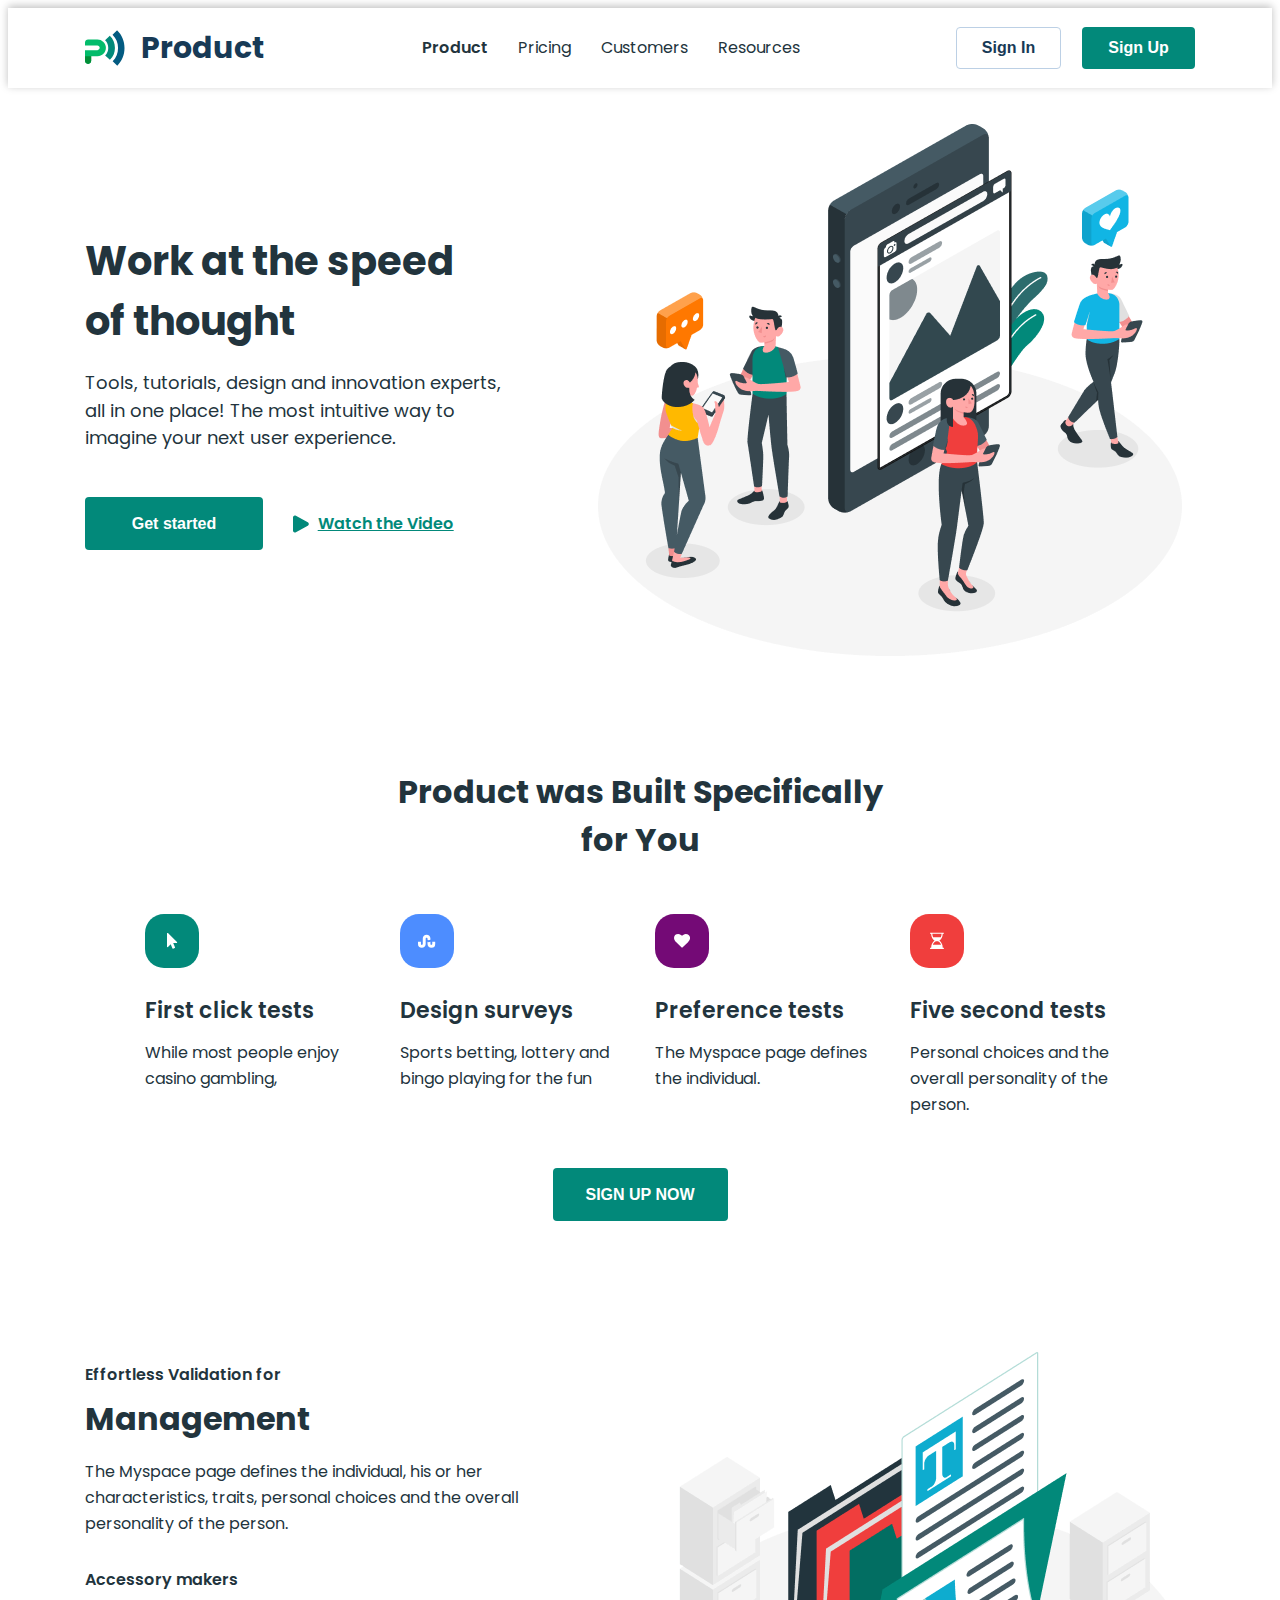
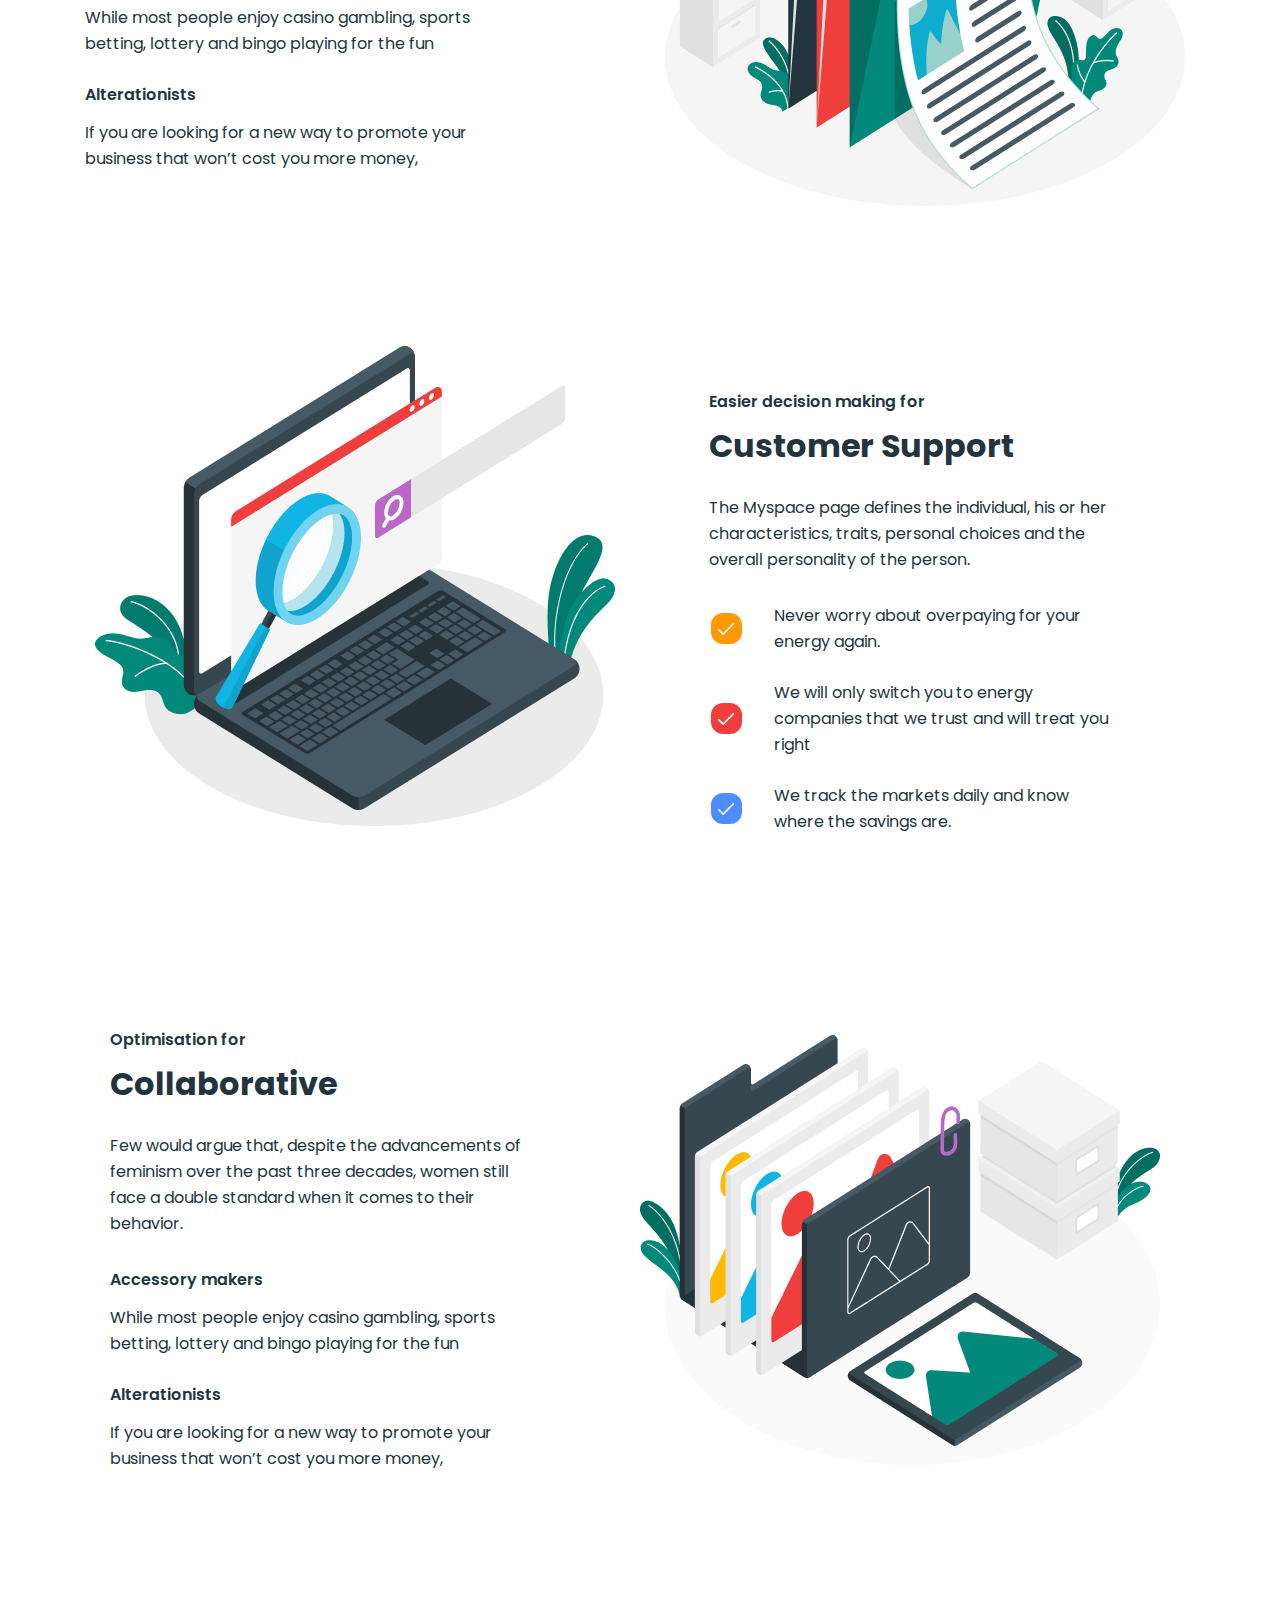
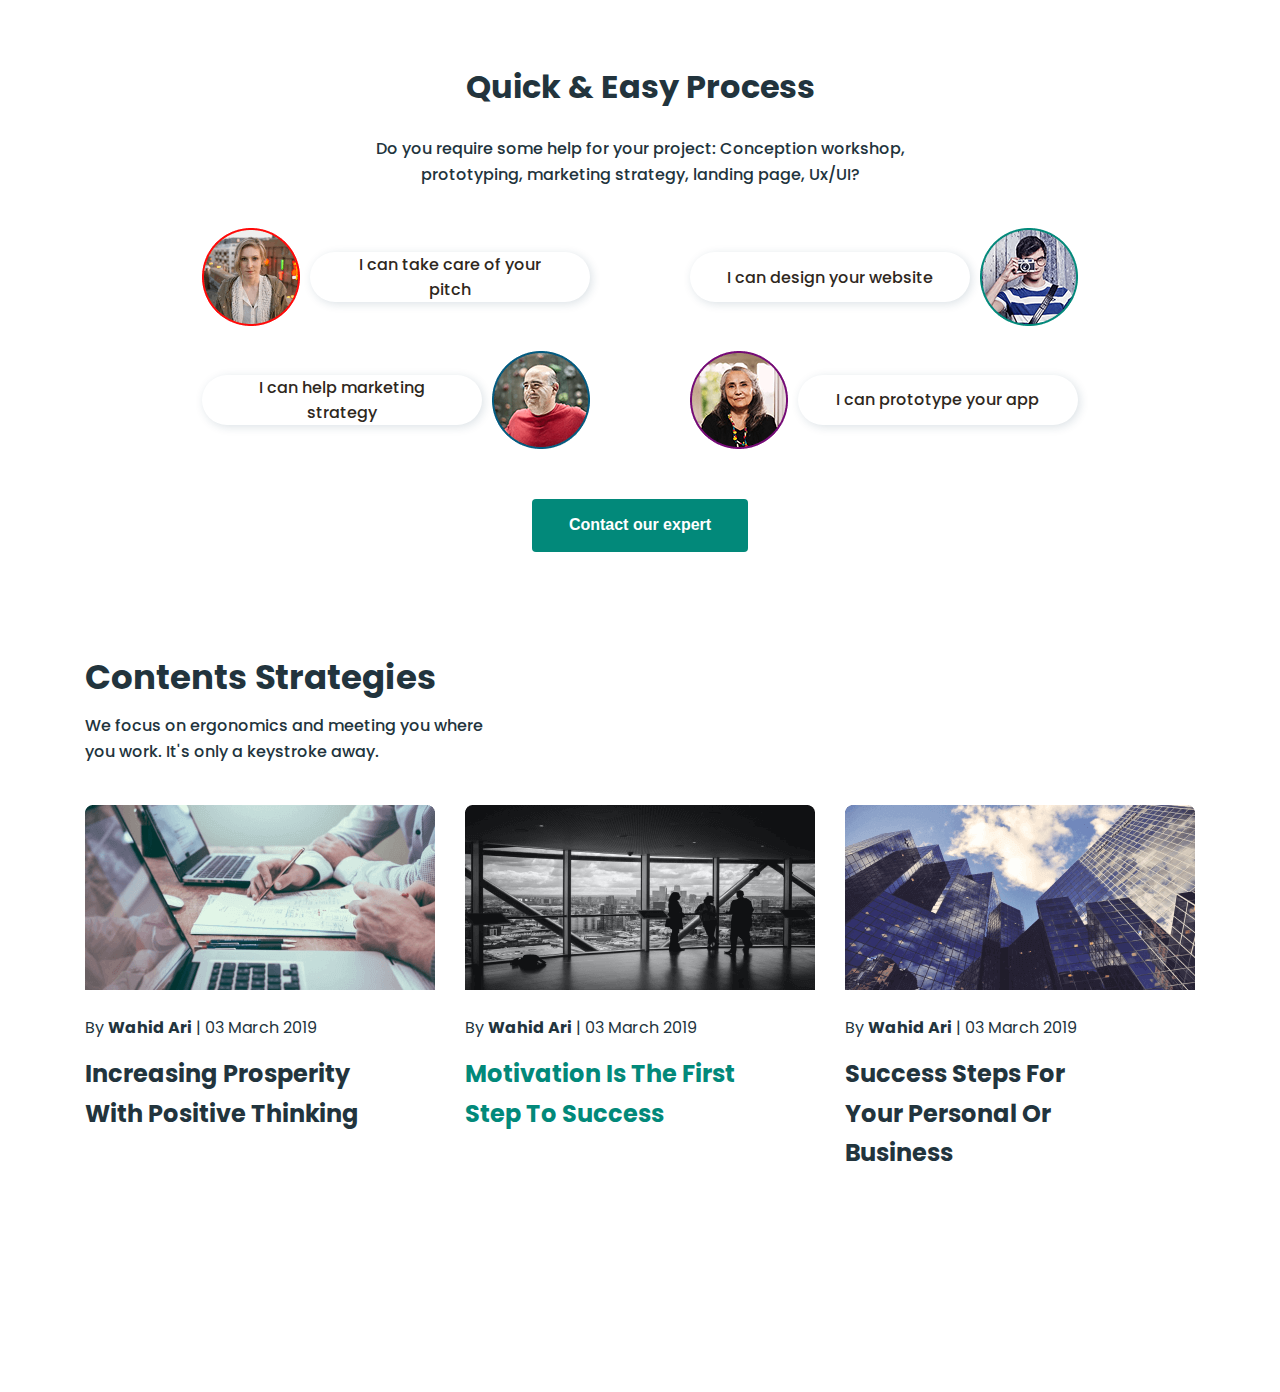
==== index.html @ 54958cdc "sec 7" ====
<!DOCTYPE html>
<html lang="en">

<head>
  <meta charset="UTF-8" />
  <meta name="viewport" content="width=device-width, initial-scale=1.0" />
  <link rel="stylesheet" href="https://cdnjs.cloudflare.com/ajax/libs/modern-normalize/3.0.1/modern-normalize.min.css"
    integrity="sha512-q6WgHqiHlKyOqslT/lgBgodhd03Wp4BEqKeW6nNtlOY4quzyG3VoQKFrieaCeSnuVseNKRGpGeDU3qPmabCANg=="
    crossorigin="anonymous" referrerpolicy="no-referrer" />
  <link rel="preconnect" href="https://fonts.googleapis.com" />
  <link rel="preconnect" href="https://fonts.gstatic.com" crossorigin />
  <link
    href="https://fonts.googleapis.com/css2?family=Inter:opsz,wght@500;700&family=Montserrat:wght@400;500;600;700&family=Poppins:wght@400;500;600;700;800&family=Roboto:wght@400;500;700&display=swap"
    rel="stylesheet" />
  <link rel="stylesheet" href="./css/style.css" />

  <title>Bisness promotion</title>
</head>

<body>
  <!-- #region header -->
  <header class="header">
    <div class="container header-flex">
      <a href="./index.html" class="link-header">
        <svg class="icon-logo" width="40" height="36">
          <use href="./images/icons.svg#icon-logo"></use>
        </svg>Product</a>
      <nav class="navigation">
        <ul class="nav-list">
          <li class="nav-list-item-one">
            <a href="./index.html">Product</a>
          </li>
          <li class="nav-list-item"><a href="./pricing.html">Pricing</a></li>
          <li class="nav-list-item">
            <a href="./customers.html">Customers</a>
          </li>
          <li class="nav-list-item">
            <a href="./resources.html">Resources</a>
          </li>
        </ul>
      </nav>
      <ul class="nav-list-button">
        <li><button type="button" class="button-one">Sign In</button></li>
        <li><button type="button" class="button-two">Sign Up</button></li>
      </ul>
      <button type="button" class="btn-mobile-menu">
        <svg width="28" height="31">
          <use href="./images/icons.svg#icon-menu"></use>
        </svg>
      </button>
    </div>
  </header>
  <!-- #endregion header -->
  <main>
    <!-- #region section one -->
    <section class="section-one">
      <div class="container section-one-wrapper-one">
        <div class="section-one-head-wrapper">
          <h1 class="section-one-title">Work at the speed of thought</h1>
          <p class="section-one-text">
            Tools, tutorials, design and innovation experts, all in one place!
            The most intuitive way to imagine your next user experience.
          </p>
          <div class="section-one-wrapper-two">
            <button type="button" class="section-one-button">
              Get started
            </button>
            <a href="#" class="link-icon-triangle">
              <svg class="icon-triangle" width="16" height="18">
                <use href="./images/icons.svg#icon-triangle"></use>
              </svg>
              <p class="link-icon-triangle-text">Watch the Video</p>
            </a>
          </div>
        </div>
        <div class="section-one-wrapper-three">
          <picture>
            <source srcset="
                  ./images/product/hero.png 1x,
                  ./images/product/hero@2x.png 2x
                " media="(min-width: 1150px)" />
            <source srcset="
                  ./images/product/hero-mob.png 1x,
                  ./images/product/hero-mob@2x.png 2x
                " media="(min-width: 411px)" />
            <img src="./images/product/hero.png" alt="hero" />
          </picture>
        </div>
      </div>
    </section>
    <!-- #endregion section one -->
    <!-- #region section two -->
    <section class="section-two">
      <div class="container section-two-container-two">
        <h2 class="section-two-title">
          Product was Built Specifically for You
        </h2>
        <ul class="section-two-list">
          <li class="section-two-list-item">
            <span class="span-section-two">
              <svg class="icon-section-two" width="11" height="18">
                <use href="./images/icons.svg#icon-arrow"></use>
              </svg>
            </span>
            <h3 class="section-two-list-title">First click tests</h3>
            <p class="section-two-list-text">
              While most people enjoy casino gambling,
            </p>
          </li>
          <li class="section-two-list-item">
            <span class="span-section-two span-two-section-two">
              <svg class="icon-section-two" width="18" height="18">
                <use href="./images/icons.svg#icon-scale"></use>
              </svg>
            </span>
            <h3 class="section-two-list-title">Design surveys</h3>
            <p class="section-two-list-text">
              Sports betting, lottery and bingo playing for the fun
            </p>
          </li>
          <li class="section-two-list-item">
            <span class="span-section-two span-three-section-two">
              <svg class="icon-section-two" width="16" height="18">
                <use href="./images/icons.svg#icon-heart"></use>
              </svg>
            </span>
            <h3 class="section-two-list-title">Preference tests</h3>
            <p class="section-two-list-text">
              The Myspace page defines the individual.
            </p>
          </li>
          <li class="section-two-list-item">
            <span class="span-section-two span-four-section-two">
              <svg class="icon-section-two" width="14" height="18">
                <use href="./images/icons.svg#icon-hourglass"></use>
              </svg>
            </span>
            <h3 class="section-two-list-title">Five second tests</h3>
            <p class="section-two-list-text">
              Personal choices and the overall personality of the person.
            </p>
          </li>
        </ul>
        <button type="button" class="section-two-button">SIGN UP NOW</button>
      </div>
    </section>
    <!--#endregion section two -->
    <!-- #region section three -->
    <section class="section-three">
      <div class="container section-three-container-three">
        <div class="section-three-wrapper">
          <h2 class="section-three-title">
            Effortless Validation for
            <span class="section-three-title-span">Management</span>
          </h2>
          <p class="section-three-text">
            The Myspace page defines the individual, his or her
            characteristics, traits, personal choices and the overall
            personality of the person.
          </p>
          <ul class="section-three-list">
            <li class="section-three-list-item">
              <h3 class="section-three-item-title">
                Accessory makers
              </h3>
              <p class="section-three-item-text">
                While most people enjoy casino gambling, sports betting,
                lottery and bingo playing for the fun
              </p>
            </li>
            <li class="section-three-list-item">
              <h3 class="section-three-item-title">Alterationists</h3>
              <p class="section-three-item-text">
                If you are looking for a new way to promote your business that
                won’t cost you more money,
              </p>
            </li>
          </ul>
        </div>
        <div>
          <picture>
            <source srcset="./images/product/management.png 1x, ./images/product/management@2x.png 2x"
              media="(min-width: 1150px)" />
            <source srcset="./images/product/management-mob.png 1x, ./images/product/management-mob@2x.png 2x"
              media="(max-width: 1149px)" />
            <img src="./images/product/management.png" alt="management" />
          </picture>
        </div>
      </div>
    </section>
    <!-- #endregion section three -->
    <!-- #region section four -->
    <section class="section-four">
      <div class="container section-four-wrapper-one">
        <div class="section-four-picture">
          <picture>
          <source srcset="./images/product/support.png 1x, ./images/product/support@2x.png 2x" media="(min-width: 1150px)">
          <source srcset="./images/product/support-mob.png 1x, ./images/product/support-mob@2x.png 2x" media="(max-width: 1149px)">
          <img src="./images/product/support.png" alt="support" width="540" height="500" /></picture>
        </div>
        <div class="section-four-wrapper-two">
          <h2 class="section-four-title">
            Easier decision making for
            <span class="section-four-title-span">Customer Support</span>
          </h2>
          <p class="section-four-text">
            The Myspace page defines the individual, his or her
            characteristics, traits, personal choices and the overall
            personality of the person.
          </p>
          <ul class="section-four-list">
            <li class="section-four-list-item">
              <div class="section-four-icon-container">
                <svg class="section-four-icon" width="17" height="12">
                  <use href="./images/icons.svg#icon-tick"></use>
                </svg>
              </div>
              <p class="section-four-list-item-text">
                Never worry about overpaying for your energy again.
              </p>
            </li>
            <li class="section-four-list-item">
              <div class="section-four-icon-container">
                <svg class="section-four-icon" width="17" height="12">
                  <use href="./images/icons.svg#icon-tick"></use>
                </svg>
              </div>
              <p class="section-four-list-item-text">
                We will only switch you to energy companies that we trust and
                will treat you right
              </p>
            </li>
            <li class="section-four-list-item">
              <div class="section-four-icon-container">
                <svg class="section-four-icon" width="17" height="12">
                  <use href="./images/icons.svg#icon-tick"></use>
                </svg>
              </div>
              <p class="section-four-list-item-text">
                We track the markets daily and know where the savings are.
              </p>
            </li>
          </ul>
        </div>
      </div>
    </section>
    <!-- #endregion section four-->
    <!-- #region section five -->
    <section class="section-five">
      <div class="container section-five-wrapper-one">
        <div class="section-five-wrapper-two">
          <h2 class="section-five-title">
            Optimisation for
            <span class="section-five-title-span">Collaborative</span>
          </h2>
          <p class="section-five-text">
            Few would argue that, despite the advancements of feminism over
            the past three decades, women still face a double standard when it
            comes to their behavior.
          </p>
          <ul class="section-five-list">
            <li class="section-five-list-item">
              <h3 class="section-five-list-item-title">Accessory makers</h3>
              <p class="section-five-list-item-text">
                While most people enjoy casino gambling, sports betting,
                lottery and bingo playing for the fun
              </p>
            </li>
            <li class="section-five-list-item">
              <h3 class="section-five-list-item-title">Alterationists</h3>
              <p class="section-five-list-item-text">
                If you are looking for a new way to promote your business that
                won’t cost you more money,
              </p>
            </li>
          </ul>
        </div>
        <div><picture>
          <source srcset="./images/product/collaboration.png 1x, ./images/product/collaboration@2x.png" media="(min-width: 1150px)">
          <source srcset="./images/product/collaboration-mob.png 1x, ./images/product/collaboration-mob@2x.png" media="(max-width: 1149px)">
          <img src="./images/product/collaboration.png" alt="collaboration" width="540" height="500" /></picture></div>
      </div>
    </section>
    <!-- #endregion section five -->
    <!-- #region section six -->
    <section class="section-six">
      <div class="container section-six-wrapper-one">
        <h2 class="section-six-title">Quick & Easy Process</h2>
        <p class="section-six-text">
          Do you require some help for your project: Conception workshop,
          prototyping, marketing strategy, landing page, Ux/UI?
        </p>
        <ul class="section-six-list">
          <li class="section-six-list-item">
            <picture>
              <source srcset="./images/product/avatar-one.png 1x, ./images/product/avatar-one@2x.png 2x" media="(min-width: 1150px)">
              <source srcset="./images/product/avatar-one-mob.png 1x, ./images/product/avatar-one-mob@2x.png 2x" media="(max-width: 1149px)">
              <img src="./images/product/avatar-one.png" alt="avatar"/>
            </picture>
            <div class="section-six-list-item-wrapper">
              <p class="section-six-list-item-text">
                I can take care of your pitch
              </p>
            </div>
          </li>
          <li class="section-six-list-item">
            <picture>
              <source srcset="./images/product/avatar-two.png 1x, ./images/product/avatar-two@2x.png 2x" media="(min-width: 1150px)">
              <source srcset="./images/product/avatar-two-mob.png 1x, ./images/product/avatar-two-mob@2x.png 2x" media="(max-width: 1149px)">
              <img src="./images/product/avatar-two.png" alt="avatar"/>
            </picture>
          <div class="section-six-list-item-wrapper">
              <p class="section-six-list-item-text">
                I can design your website
              </p>
          </div>
          </li>
          <li class="section-six-list-item">
            <picture>
              <source srcset="./images/product/avatar-three.png 1x, ./images/product/avatar-three@2x.png 2x" media="(min-width: 1150px)">
              <source srcset="./images/product/avatar-three-mob.png 1x, ./images/product/avatar-three-mob@2x.png 2x" media="(max-width: 1149px)">
              <img src="./images/product/avatar-three.png" alt="avatar"/>
            </picture>
           <div class="section-six-list-item-wrapper">
              <p class="section-six-list-item-text">
                I can help marketing strategy
              </p>
           </div>
          </li>
          <li class="section-six-list-item">
            <picture>
              <source srcset="./images/product/avatar-four.png 1x, ./images/product/avatar-four@2x.png 2x" media="(min-width: 1150px)">
              <source srcset="./images/product/avatar-four-mob.png 1x, ./images/product/avatar-four-mob@2x.png 2x" media="(max-width: 1149px)">
              <img src="./images/product/avatar-four.png" alt="avatar"/>
            </picture>
            <div class="section-six-list-item-wrapper"><p class="section-six-list-item-text">I can prototype your app</p></div>
          </li>
         
        </ul>
        <button type="button" class="section-six-btn">
          Contact our expert
        </button>
      </div>
    </section>
    <!-- #endregion section six -->
    <!-- #region section seven -->
    <section class="section-seven">
      <div class="container">
        <h2 class="section-seven-title">Contents Strategies</h2>
        <p class="section-seven-text">
          We focus on ergonomics and meeting you where you work. It's only a
          keystroke away.
        </p>
        <ul class="section-seven-list">
          <li class="section-seven-list-item">
            <picture>
              <source srcset="./images/product/notepads.png 1x, ./images/product/notepads@2x.png 2x" media="(min-width: 1150px)">
              <source srcset="./images/product/notepads-mob.png 1x, ./images/product/notepads-mob@2x.png 2x" media="(max-width: 1149px)"><img src="./images/product/notepads.png" alt="notepads" /></picture>
            <div class="section-seven-wrapper-one">
              <p class="section-seven-list-item-text">
                By <span class="section-seven-span">Wahid Ari</span> | 03
                March 2019
              </p>
              <h3 class="section-seven-list-item-title">
                Increasing Prosperity With Positive Thinking
              </h3>
            </div>
          </li>
          <li class="section-seven-list-item">
            <picture>
              <source srcset="./images/product/people.png 1x, ./images/product/people@2x.png 2x" media="(min-width: 1150px)">
              <source srcset="./images/product/people-mob.png 1x, ./images/product/people-mob@2x.png" media="(max-width: 1149px)"><img src="./images/product/people.png" alt="people" /></picture>
            <div class="section-seven-wrapper-one">
              <p class="section-seven-list-item-text">
                By <span class="section-seven-span">Wahid Ari</span> | 03
                March 2019
              </p>
              <h3 class="section-seven-list-item-title">
                Motivation Is The First Step To Success
              </h3>
            </div>
          </li>
          <li class="section-seven-list-item">
            <picture>
              <source srcset="./images/product/buildings.png 1x, ./images/product/buildings@2x.png 2x" media="(min-width: 1150px)">
              <source srcset="./images/product/buildings-mob.png 1x, ./images/product/buildings-mob@2x.png" media="(max-width: 1149px)"><img src="./images/product/buildings.png" alt="buildings" /></picture>

            <div class="section-seven-wrapper-one">
              <p class="section-seven-list-item-text">
                By <span class="section-seven-span">Wahid Ari</span> | 03
                March 2019
              </p>
              <h3 class="section-seven-list-item-title">
                Success Steps For Your Personal Or Business
              </h3>
            </div>
          </li>
        </ul>
      </div>
    </section>
    <!-- #endregion section seven -->
    <!-- #region section eight  -->
    <section class="section-eight" hidden>
      <div class="container">
        <h2 class="section-eight-title">Price Table</h2>
        <p class="section-eight-text">We offer competitive price</p>
        <ul class="section-eight-list">
          <li class="section-eight-list-item">
            <h3 class="section-eight-list-title">Free</h3>
            <p class="section-eight-list-text">Brief price description</p>
            <div class="section-eight-list-container">
              <h4 class="section-eight-list-subtitle">0</h4>
              <div class="section-eight-list-subcontainer">
                <p class="section-eight-list-sign">$</p>
                <p class="section-eight-list-subtext">Per / month</p>
              </div>
            </div>
            <ul class="section-eight-endlist">
              <li>
                <p class="section-eight-endlist-item">Only 2 Operators</p>
              </li>
              <li>
                <p class="section-eight-endlist-item">Notifications</p>
              </li>
              <li>
                <p class="section-eight-endlist-item">Landing Pages</p>
              </li>
            </ul>
            <button type="button" class="section-eight-btn">Order Now</button>
          </li>
          <li class="section-eight-list-item">
            <h3 class="section-eight-list-title">Standard</h3>
            <p class="section-eight-list-text">Brief price description</p>
            <div class="section-eight-list-container">
              <h4 class="section-eight-list-subtitle">5</h4>
              <div class="section-eight-list-subcontainer">
                <p class="section-eight-list-sign">$</p>
                <p class="section-eight-list-subtext">Per / month</p>
              </div>
            </div>
            <ul class="section-eight-endlist">
              <li>
                <p class="section-eight-endlist-item">5+ Operators</p>
              </li>
              <li>
                <p class="section-eight-endlist-item">Notifications</p>
              </li>
              <li>
                <p class="section-eight-endlist-item">Landing Pages</p>
              </li>
            </ul>
            <button type="button" class="section-eight-btn">Order Now</button>
          </li>
          <li class="section-eight-list-item">
            <h3 class="section-eight-list-title">Premium</h3>
            <p class="section-eight-list-text">Brief price description</p>
            <div class="section-eight-list-container">
              <h4 class="section-eight-list-subtitle">10</h4>
              <div class="section-eight-list-subcontainer">
                <p class="section-eight-list-sign">$</p>
                <p class="section-eight-list-subtext">Per / month</p>
              </div>
            </div>
            <ul class="section-eight-endlist">
              <li>
                <p class="section-eight-endlist-item">10+ Operators</p>
              </li>
              <li>
                <p class="section-eight-endlist-item">Notifications</p>
              </li>
              <li>
                <p class="section-eight-endlist-item">Landing Pages</p>
              </li>
            </ul>
            <button type="button" class="section-eight-btn">Order Now</button>
          </li>
        </ul>
      </div>
    </section>
    <!-- #endregion section eight  -->
    <!-- #region section nine -->
    <section class="section-nine" hidden>
      <div class="container section-nine-wrapper-one">
        <h2 class="section-nine-title">What Clients Say</h2>
        <p class="section-nine-text">
          Problems trying to resolve the conflict between <br />
          the two major realms of Classical physics: Newtonian mechanics
        </p>
        <ul class="section-nine-list">
          <li class="section-nine-list-item">
            <ul class="section-nine-star-list">
              <li>
                <svg class="icon-star" width="19" height="18">
                  <use href="./images/icons.svg#icon-star"></use>
                </svg>
              </li>
              <li>
                <svg class="icon-star" width="19" height="18">
                  <use href="./images/icons.svg#icon-star"></use>
                </svg>
              </li>
              <li>
                <svg class="icon-star" width="19" height="18">
                  <use href="./images/icons.svg#icon-star"></use>
                </svg>
              </li>
              <li>
                <svg class="icon-star" width="19" height="18">
                  <use href="./images/icons.svg#icon-star"></use>
                </svg>
              </li>
              <li>
                <svg class="icon-star icon-star-transparent" width="19" height="18">
                  <use href="./images/icons.svg#icon-transparent-star"></use>
                </svg>
              </li>
            </ul>
            <p class="section-nine-list-text">
              Product helps you see how many more days you need to work to
              reach your financial goal.
            </p>
            <div class="section-nine-list-container">
              <img src="./images/product/ellipse-one.png" alt="phto-designer" width="50" height="50" />
              <div>
                <h3 class="section-nine-list-subtitle">Wahid Ari</h3>
                <p class="section-nine-list-subtext">Designer</p>
              </div>
            </div>
          </li>
          <li class="section-nine-list-item">
            <ul class="section-nine-star-list">
              <li>
                <svg class="icon-star" width="19" height="18">
                  <use href="./images/icons.svg#icon-star"></use>
                </svg>
              </li>
              <li>
                <svg class="icon-star" width="19" height="18">
                  <use href="./images/icons.svg#icon-star"></use>
                </svg>
              </li>
              <li>
                <svg class="icon-star" width="19" height="18">
                  <use href="./images/icons.svg#icon-star"></use>
                </svg>
              </li>
              <li>
                <svg class="icon-star" width="19" height="18">
                  <use href="./images/icons.svg#icon-star"></use>
                </svg>
              </li>
              <li>
                <svg class="icon-star icon-star-transparent" width="19" height="18">
                  <use href="./images/icons.svg#icon-transparent-star"></use>
                </svg>
              </li>
            </ul>
            <p class="section-nine-list-text">
              Product helps you see how many more days you need to work to
              reach your financial goal.
            </p>
            <div class="section-nine-list-container">
              <img src="./images/product/ellipse-two.png" alt="phto-designer" width="50" height="50" />
              <div>
                <h3 class="section-nine-list-subtitle">Wahid Ari</h3>
                <p class="section-nine-list-subtext">Designer</p>
              </div>
            </div>
          </li>
          <li class="section-nine-list-item">
            <ul class="section-nine-star-list">
              <li>
                <svg class="icon-star" width="19" height="18">
                  <use href="./images/icons.svg#icon-star"></use>
                </svg>
              </li>
              <li>
                <svg class="icon-star" width="19" height="18">
                  <use href="./images/icons.svg#icon-star"></use>
                </svg>
              </li>
              <li>
                <svg class="icon-star" width="19" height="18">
                  <use href="./images/icons.svg#icon-star"></use>
                </svg>
              </li>
              <li>
                <svg class="icon-star" width="19" height="18">
                  <use href="./images/icons.svg#icon-star"></use>
                </svg>
              </li>
              <li>
                <svg class="icon-star icon-star-transparent" width="19" height="18">
                  <use href="./images/icons.svg#icon-transparent-star"></use>
                </svg>
              </li>
            </ul>
            <p class="section-nine-list-text">
              Product helps you see how many more days you need to work to
              reach your financial goal.
            </p>
            <div class="section-nine-list-container">
              <img src="./images/product/ellipse-three.png" alt="phto-designer" width="50" height="50" />
              <div>
                <h3 class="section-nine-list-subtitle">Wahid Ari</h3>
                <p class="section-nine-list-subtext">Designer</p>
              </div>
            </div>
          </li>
        </ul>
      </div>
    </section>
    <!-- #endregion section nine -->
    <!-- #region section ten-->
    <section class="section-ten" hidden>
      <div class="container-ten">
        <h2 class="visually-hidden">Hidden heading section</h2>
        <div class="section-ten-wrapper-one">
          <h3 class="section-ten-title">
            Join 100 Compannies who boost their business with Product
          </h3>
          <button type="button" class="section-ten-btn">Get This</button>
        </div>
        <img src="./images/product/screen-product.png" alt="screen" />
      </div>
    </section>
    <!-- #endregion section ten -->
  </main>

  <!--#region footer-->
  <footer hidden>
    <div class="container">
      <div class="footer-container">
        <div class="footer-container-logo">
          <a href="./index.html" class="footer-link">
            <svg class="icon-logo" width="32" height="29">
              <use href="./images/icons.svg#icon-logo-mini"></use>
            </svg>Product</a>
          <ul class="footer-list">
            <li>
              <a href="#" class="footer-link-icon">
                <svg class="icon-footer" width="24" height="24">
                  <use href="./images/icons.svg#icon-instagram"></use>
                </svg>
              </a>
            </li>
            <li>
              <a href="#" class="footer-link-icon">
                <svg class="icon-footer" width="24" height="24">
                  <use href="./images/icons.svg#icon-facebook"></use>
                </svg>
              </a>
            </li>
            <li>
              <a href="#" class="footer-link-icon">
                <svg class="icon-footer" width="24" height="24">
                  <use href="./images/icons.svg#icon-twitter"></use>
                </svg>
              </a>
            </li>
          </ul>
        </div>
        <div class="footer-container-resource-legal">
          <h3 class="footer-container-item-title">Resource</h3>
          <ul>
            <li>
              <a href="#" class="footer-container-item-link">About Us</a>
            </li>
            <li><a href="#" class="footer-container-item-link">Blog</a></li>
            <li>
              <a href="#" class="footer-container-item-link">Contact</a>
            </li>
            <li><a href="#" class="footer-container-item-link">FAQ</a></li>
          </ul>
        </div>
        <div class="footer-container-resource-legal">
          <h3 class="footer-container-item-title">Legal Stuff</h3>
          <ul>
            <li>
              <a href="#" class="footer-container-item-link">Disclaimer</a>
            </li>
            <li>
              <a href="#" class="footer-container-item-link">Financing</a>
            </li>
            <li>
              <a href="#" class="footer-container-item-link">Privacy Policy</a>
            </li>
          </ul>
        </div>
        <form action="#" class="footer-form">
          <h3 class="footer-container-form-title">
            knowing you're always on the best energy deal.
          </h3>
          <div class="footer-form-input-wrapper">
            <input type="tel" class="footer-form-input" placeholder="Enter your phone number" /><svg
              class="icon-mobile-phone" width="18" height="28">
              <use href="./images/icons.svg#icon-mobile-phone"></use>
            </svg>
          </div>
          <button type="submit" class="footer-form-btn">Sign up Now</button>
        </form>
      </div>
      <p class="footer-end-text">
        Made With Love By Figmaland All Right Reserved
      </p>
    </div>
  </footer>
  <!--#endregion footer-->
</body>

</html>
---- css/style.css ----
*,
*::before,
*::after {
  box-sizing: border-box;
}

body {
  color: #22343d;
  background: #fff;
  font-family: 'Poppins', sans-serif;
}

ul,
ol {
  list-style-type: none;
  padding-left: 0;
  margin-top: 0;
  margin-bottom: 0;
}

h1,
h2,
h3,
h4,
h5,
h6,
p {
  margin-top: 0;
  margin-bottom: 0;
}

a {
  text-decoration: none;
}

img {
  display: block;
  max-width: 100%;
  height: auto;
}

button {
  cursor: pointer;
  padding: 0;
  border: none;
  display: block;
}

/* common */

.container {
  max-width: 411px;
  margin: 0 auto;
  padding: 0 31px;
}

@media screen and (min-width: 1150px) {
  .container {
    max-width: 1150px;
    padding: 0 20px;
  }
}

/* PRODUCT */

/* #region header */
.button-one,
.button-two,
.nav-list {
  display: none;
}
.header {
  box-shadow: 0 -2px 8px 0 rgba(0, 0, 0, 0.25);
}

.header-flex {
  position: relative;
  display: flex;
  align-items: center;
  width: 100%;
}
.btn-mobile-menu {
  position: absolute;
  right: 27px;
  top: 50%;
  transform: translateY(-50%);
  background-color: transparent;
  padding: 19px 0;
}
.link-header {
  display: flex;
  gap: 8px;
  align-items: center;
  font-weight: 700;
  font-size: 30px;
  line-height: 0.93;
  color: #173a56;
  padding: 17px 0;
  margin-right: auto;
}

/* desktop */
@media screen and (min-width: 1150px) {
  .btn-mobile-menu {
    display: none;
  }
  .header-flex {
    padding: 0 20px;
    width: 100%;
  }

  .link-header {
    gap: 16px;
    padding: 22px 0;
    margin-right: auto;
  }
  .nav-list a {
    display: block;
    font-weight: 400;
    font-size: 16px;
    line-height: 1.75;
    color: #22343d;
    padding: 26px 0;
  }
  .nav-list-item-one a {
    font-weight: 600;
  }
  .nav-list {
    display: flex;
    align-items: center;
    gap: 30px;
  }

  .nav-list-button {
    display: flex;
    align-items: center;
    gap: 21px;
    margin-left: auto;
  }

  .button-one {
    display: block;
    font-weight: 600;
    font-size: 16px;
    text-align: center;
    color: #173a56;
    width: 105px;
    height: 42px;
    background-color: #fff;
    border-radius: 4px;
    border: 1px solid #bcd0e5;
  }

  .button-two {
    display: block;
    border-radius: 4px;
    width: 113px;
    height: 42px;
    background-color: #02897a;
    font-weight: 600;
    font-size: 16px;
    color: #fff;
  }
}
/* #endregion header */

/* #region section one */
.section-one {
  padding: 30px 0 116px;
}
.section-one-wrapper-one {
  display: flex;
  flex-direction: column-reverse;
  gap: 11px;
}
.section-one-head-wrapper {
  display: flex;
  flex-wrap: wrap;
  justify-content: center;
}
.section-one-title {
  font-weight: 700;
  font-size: 36px;
  line-height: 1.67;
  text-align: center;
  margin-bottom: 16px;
}
.section-one-text {
  font-weight: 400;
  font-size: 18px;
  line-height: 1.55;
  text-align: center;
  margin-bottom: 32px;
}
.section-one-wrapper-two {
  display: flex;
  justify-content: center;
  align-items: center;
  gap: 28px;
}
.section-one-button {
  font-weight: 700;
  font-size: 16px;
  color: #fff;
  border-radius: 4px;
  width: 142px;
  height: 53px;
  background-color: #02897a;
}
.link-icon-triangle {
  display: flex;
  gap: 8.7px;
  align-items: center;
}
.icon-triangle {
  border-radius: 1px;
  fill: #02897a;
}
.link-icon-triangle-text {
  font-weight: 600;
  font-size: 16px;
  text-decoration: underline;
  text-decoration-skip-ink: none;
  color: #02897a;
}

/* desktop */
@media screen and (min-width: 1150px) {
  .section-one {
    padding: 25px 0 100px;
  }
  .section-one-wrapper-one {
    flex-direction: row;
    align-items: center;
    justify-content: space-between;
    gap: 35px;
  }
  .section-one-head-wrapper {
    max-width: 430px;
    justify-content: flex-start;
  }
  .section-one-title {
    max-width: 390px;
    font-size: 40px;
    line-height: 1.5;
    margin-bottom: 18px;
    text-align: start;
  }
  .section-one-text {
    margin-bottom: 45px;
    text-align: start;
  }

  .section-one-wrapper-two {
    gap: 30px;
  }
  .section-one-button {
    width: 178px;
  }
  .icon-triangle {
    border-radius: 2px;
  }
}
/* #endregion section one */

/* #region section two */
.section-two-title {
  font-weight: 700;
  font-size: 32px;
  text-align: center;
  margin-bottom: 50px;
}
.section-two-list {
  display: flex;
  flex-wrap: wrap;
  gap: 32px;
  justify-content: center;
}
.section-two-list-item {
  max-width: 215px;
  display: flex;
  flex-direction: column;
  align-items: center;
}
.span-section-two {
  display: flex;
  justify-content: center;
  align-items: center;
  border-radius: 19px;
  width: 50px;
  height: 50px;
  margin-bottom: 24px;
  background-color: #02897a;
}
.span-two-section-two {
  background: #4d8dff;
}

.span-three-section-two {
  background: #740a76;
}

.span-four-section-two {
  background: #f03e3d;
}

.section-two-list-title {
  font-weight: 600;
  font-size: 22px;
  margin-bottom: 8px;
}
.section-two-list-text {
  font-weight: 400;
  font-size: 16px;
  line-height: 1.63;
  text-align: center;
}
.icon-section-two {
  fill: #fff;
}

.section-two-button {
  border-radius: 4px;
  width: 175px;
  height: 53px;
  background-color: #02897a;
  font-weight: 700;
  font-size: 16px;
  color: #fff;
  margin: 32px auto 0;
}

/* desktop */
@media screen and (min-width: 1150px) {
  .section-two-container-two {
    max-width: 1030px;
  }
  .section-two-title {
    max-width: 506px;
    margin: 0 auto 50px;
  }
  .section-two-list {
    justify-content: space-between;
    gap: 30px;
  }
  .section-two-list-item {
    max-width: calc((100% - 90px) / 4);
    align-items: flex-start;
  }
  .section-two-list-text {
    text-align: left;
  }
  .span-section-two {
    width: 54px;
    height: 54px;
    margin-bottom: 26px;
  }
  .section-two-list-title {
    margin-bottom: 13px;
  }
  .section-two-button {
    margin-top: 50px;
  }
}
/* #endregion section two */

/* #region section three */

.section-three {
  padding: 138px 0 100px 0;
}
.section-three-container-three {
  max-width: 359px;
  display: flex;
  gap: 50px;
  flex-direction: column-reverse;
}
.section-three-title {
  font-weight: 600;
  font-size: 16px;
}
.section-three-title-span {
  display: block;
  margin: 8px 0 16px;
  font-weight: 700;
  font-size: 32px;
}
.section-three-text {
  font-weight: 400;
  font-size: 16px;
  line-height: 1.625;
  margin-bottom: 16px;
}
.section-three-list {
  padding-bottom: 23px;
}
.section-three-item-title {
  font-weight: 600;
  font-size: 16px;
  line-height: 1.625;
  margin-bottom: 12px;
}
.section-three-item-text {
  font-weight: 400;
  font-size: 16px;
  line-height: 1.625;
}
.section-three-list-item:nth-child(2) {
  margin-top: 16px;
}
/* desktop */
@media screen and (min-width: 1150px) {
  .section-three {
    padding: 100px 0;
  }
  .section-three-container-three {
    max-width: 1150px;
    flex-direction: row;
    gap: 84px;
    justify-content: space-between;
    align-items: center;
  }
  .section-three-wrapper {
    max-width: 440px;
    padding: 41px 0;
  }
  .section-three-title-span {
    margin-top: 8px 0 25px;
  }
  .section-three-text {
    margin-bottom: 30px;
  }
  .section-three-list-item:nth-child(2) {
    margin-top: 25px;
  }
}
/* #endregion section three */

/* #region section four */
.section-four-wrapper-one {
  max-width: 380px;
}
.section-four-picture {
  margin-bottom: 50px;
}
.section-four-title {
  font-weight: 600;
  font-size: 16px;
}
.section-four-title-span {
  display: block;
  font-weight: 700;
  font-size: 32px;
  margin: 8px 0 16px;
}
.section-four-text {
  font-weight: 400;
  font-size: 16px;
  line-height: 1.625;
  margin-bottom: 16px;
}

.section-four-list-item {
  display: flex;
  justify-content: flex-start;
  align-items: center;
  gap: 30px;
}
.section-four-icon-container {
  border: 2.92px solid #fff;
  border-radius: 14px;
  width: 35px;
  height: 35px;
  background-color: #f90;
  display: flex;
  justify-content: center;
  align-items: center;
  flex-shrink: 0;
}
.section-four-list-item:nth-child(2) .section-four-icon-container {
  background-color: #f03e3d;
}

.section-four-list-item:nth-child(3) .section-four-icon-container {
  background-color: #4d8dff;
}

.section-four-icon {
  fill: #fff;
}
.section-four-list-item:not(:last-child) {
  margin-bottom: 16px;
}
.section-four-list-item-text {
  font-weight: 400;
  font-size: 16px;
  line-height: 1.625;
}

/* desktop */
@media screen and (min-width: 1150px) {
  .section-four-wrapper-one {
    max-width: 1150px;
    display: flex;
    gap: 84px;
    justify-content: flex-start;
    align-items: center;
  }
  .section-four-wrapper-two {
    padding: 41px 35px 40px 0;
    max-width: 440px;
  }
  .section-four-title-span {
    margin: 8px 0 25px;
  }

  .section-four-text {
    margin-bottom: 30px;
  }

  .section-four-list-item:not(:last-child) {
    margin-bottom: 25px;
  }
}
/* #endregion section four */

/* #region section five */
.section-five {
  padding: 100px 0 140px 0;
}
.section-five-wrapper-one {
  display: flex;
  flex-direction: column-reverse;
  gap: 50px;
}

.section-five-wrapper-two {
  max-width: 310px;
}

.section-five-title {
  font-weight: 600;
  font-size: 16px;
}

.section-five-title-span {
  font-weight: 700;
  font-size: 32px;
  display: block;
  margin: 8px 0 16px;
}
.section-five-text {
  font-weight: 400;
  font-size: 16px;
  line-height: 1.625;
  margin-bottom: 16px;
}

.section-five-list-item:last-child {
  margin-top: 16px;
}
.section-five-list-item-title {
  font-weight: 600;
  font-size: 16px;
  line-height: 1.625;
}

.section-five-list-item-text {
  margin-top: 12px;
  font-weight: 400;
  font-size: 16px;
  line-height: 1.625;
}

/* desktop */
@media screen and (min-width: 1150px) {
  .section-five {
    padding: 100px 0 150px 0;
  }

  .section-five-wrapper-one {
    max-width: 1100px;
    flex-direction: row;
    justify-content: space-between;
    align-items: center;
    gap: 84px;
  }
  .section-five-wrapper-two {
    padding: 41px 0;
    max-width: 434px;
  }
  .section-five-title-span {
    margin: 8px 0 25px;
  }
  .section-five-text {
    margin-bottom: 30px;
  }
  .section-five-list-item:last-child {
    margin-top: 25px;
  }
}
/* #endregion section five */

/* #region section six */
.section-six {
  padding-bottom: 100px;
}

.section-six-title {
  font-weight: 700;
  font-size: 32px;
  text-align: center;
  margin: 0 auto 8px;
}

.section-six-text {
  font-weight: 500;
  font-size: 16px;
  line-height: 1.625;
  text-align: center;
  margin: 0 auto 40px;
  max-width: 320px;
}
.section-six-list {
  display: flex;
  flex-wrap: wrap;
  row-gap: 32px;
}
.section-six-list-item {
  display: flex;
  gap: 14px;
  justify-content: flex-start;
  align-items: center;
}
.section-six-list-item:nth-child(2),
.section-six-list-item:nth-child(4) {
  flex-direction: row-reverse;
}
.section-six-list-item-wrapper {
  display: flex;
  justify-content: center;
  align-items: center;
  background-color: #fff;
  box-shadow: 2px 2px 10px 0 rgba(23, 58, 86, 0.15);
  width: 237px;
  height: 64px;
  border-radius: 50px;
}
.section-six-list-item-text {
  max-width: 170px;
  font-weight: 500;
  font-size: 16px;
  text-align: center;
  color: #2f281e;
}
.section-six-btn {
  margin: 32px auto 0;
  font-weight: 700;
  font-size: 16px;
  color: #fff;
  border-radius: 4px;
  width: 216px;
  height: 53px;
  background-color: #02897a;
}

/* desktop */

@media screen and (min-width: 1150px) {
  .section-six-wrapper-one {
    max-width: 916px;
  }
  .section-six-title {
    margin: 0 auto 25px;
  }
  .section-six-text {
    max-width: 542px;
  }

  .section-six-list {
    justify-content: space-between;
    row-gap: 25px;
    column-gap: 100px;
  }
  .section-six-list-item {
    gap: 10px;
    width: calc((100% - 100px) / 2);
  }
  .section-six-list-item:nth-child(3) {
    flex-direction: row-reverse;
  }
  .section-six-list-item:nth-child(4) {
    flex-direction: row;
  }

  .section-six-list-item-wrapper {
    width: 281px;
    height: 50px;
    border-radius: 50px;
  }
  .section-six-list-item-text {
    max-width: 207px;
  }
  .section-six-btn {
    margin: 50px auto 0;
  }
}
/* #endregion section six */

/* #region section seven */
.section-seven {
  padding-bottom: 61px;
}
.section-seven-title {
  font-weight: 700;
  font-size: 34px;
  text-align: center;
  margin-bottom: 8px;
}

.section-seven-text {
  margin-bottom: 40px;
  font-weight: 500;
  font-size: 16px;
  line-height: 1.625;
  text-align: center;
  max-width: 345px;
}
.section-seven-list {
  display: flex;
  flex-wrap: wrap;
  gap: 16px;
}
.section-seven-wrapper-one {
  width: 80%;
  padding: 24px 0 40px;
}
.section-seven-list-item-text {
  font-weight: 400;
  font-size: 16px;
  line-height: 1.75;
  margin-bottom: 12px;
}
.section-seven-span {
  font-weight: 700;
}
.section-seven-list-item-title {
  font-weight: 700;
  font-size: 24px;
  line-height: 1.66;
}
.section-seven-list-item:nth-child(2) .section-seven-list-item-title {
  color: #02897a;
}

/* desktop */
@media screen and (min-width: 1150px) {
  .section-seven {
    padding-bottom: 171px;
  }
  .section-seven-title {
    margin-bottom: 10px;
    text-align: start;
  }
  .section-seven-text {
    max-width: 400px;
    text-align: start;
  }
  .section-seven-list {
    flex-wrap: nowrap;
    justify-content: space-between;
    gap: 30px;
  }

  .section-seven-list-item {
    width: calc((100% - 60px) / 3);
  }
}
/* #endregion section seven */

/* #region section eight */
/* #endregion section eight */
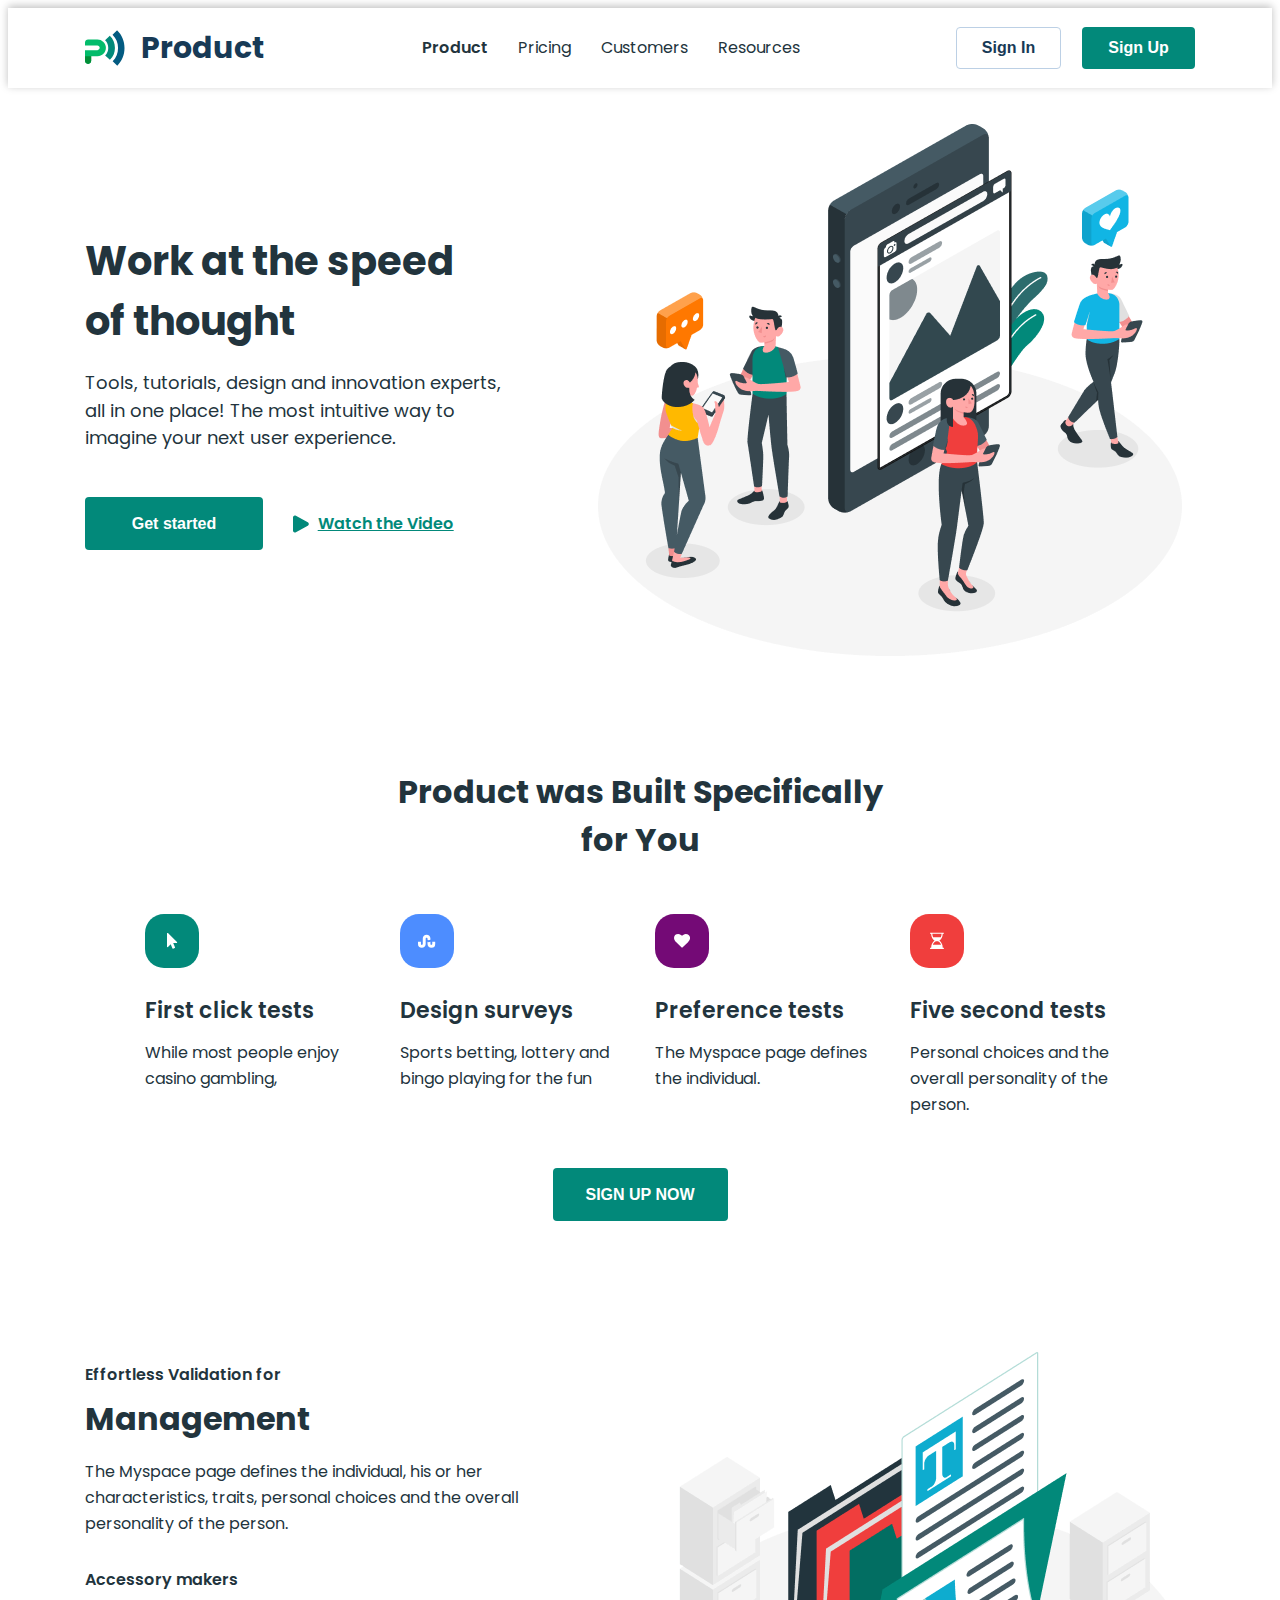
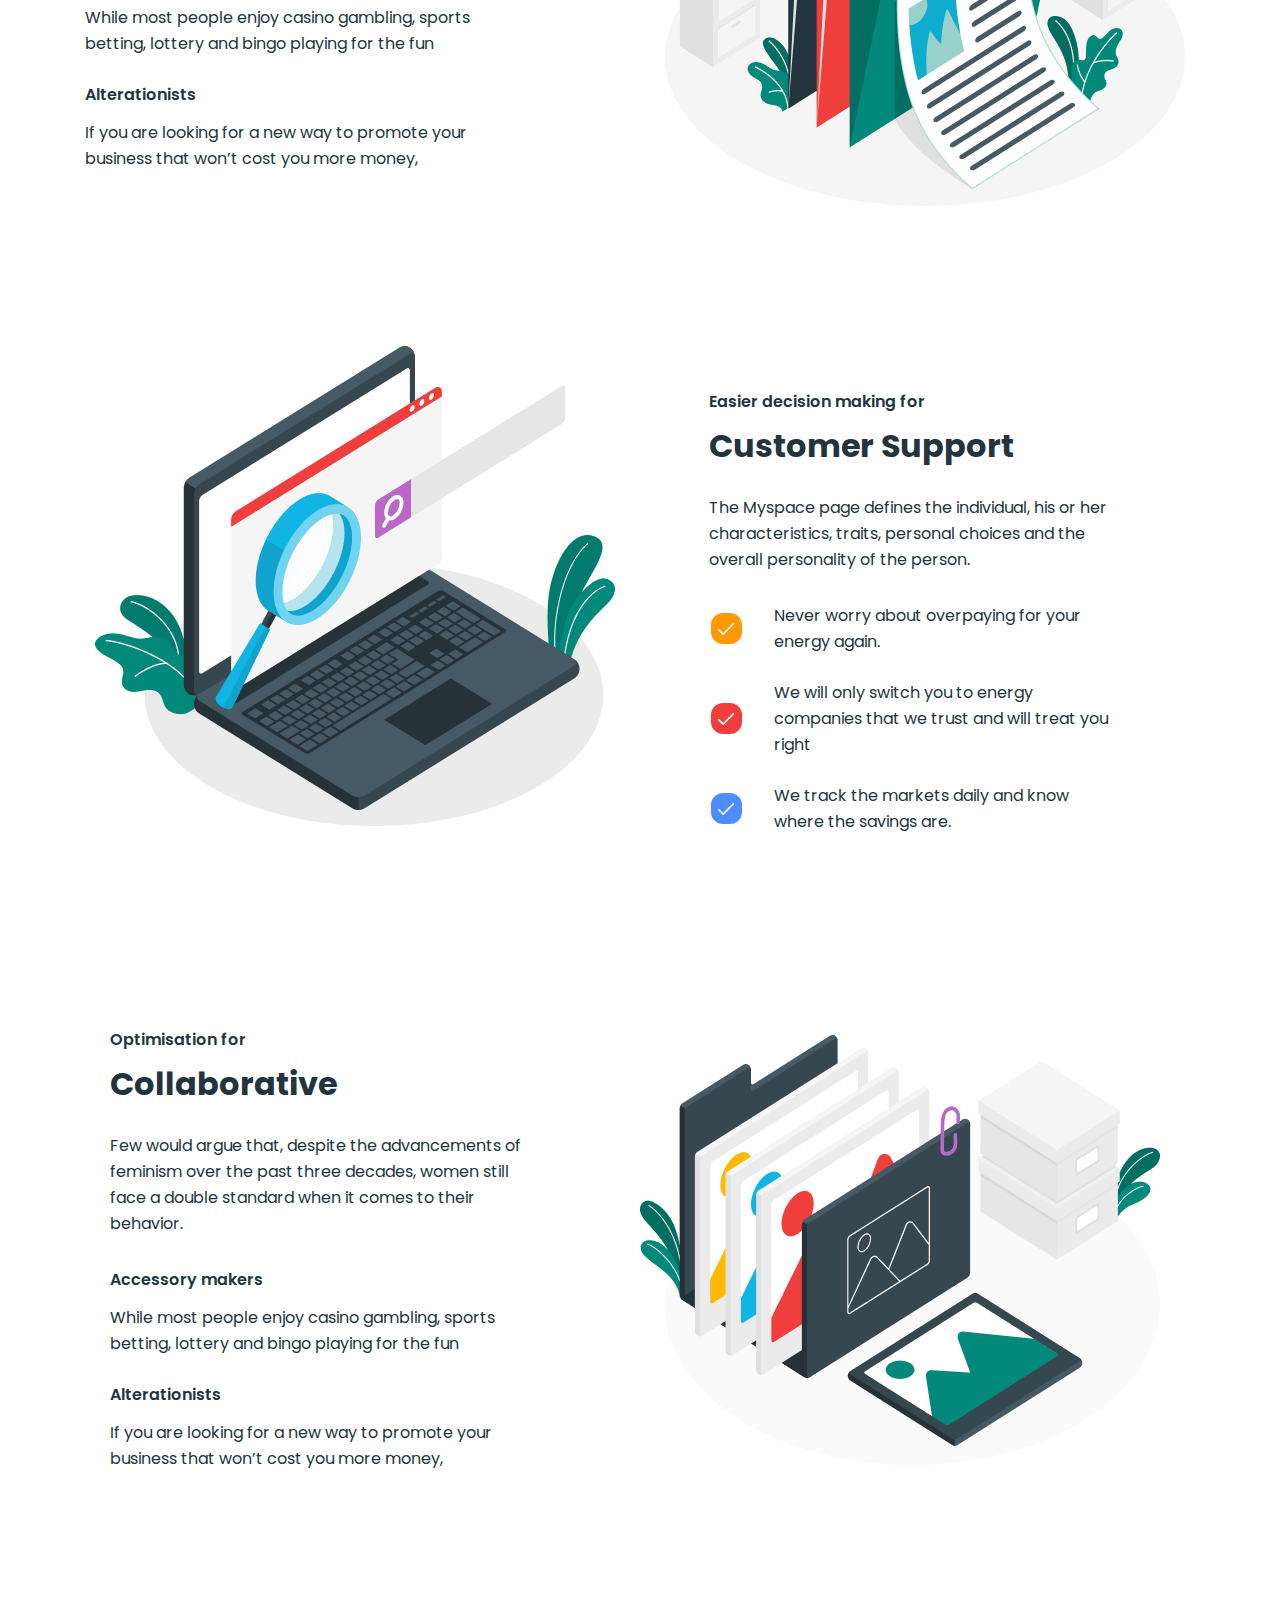
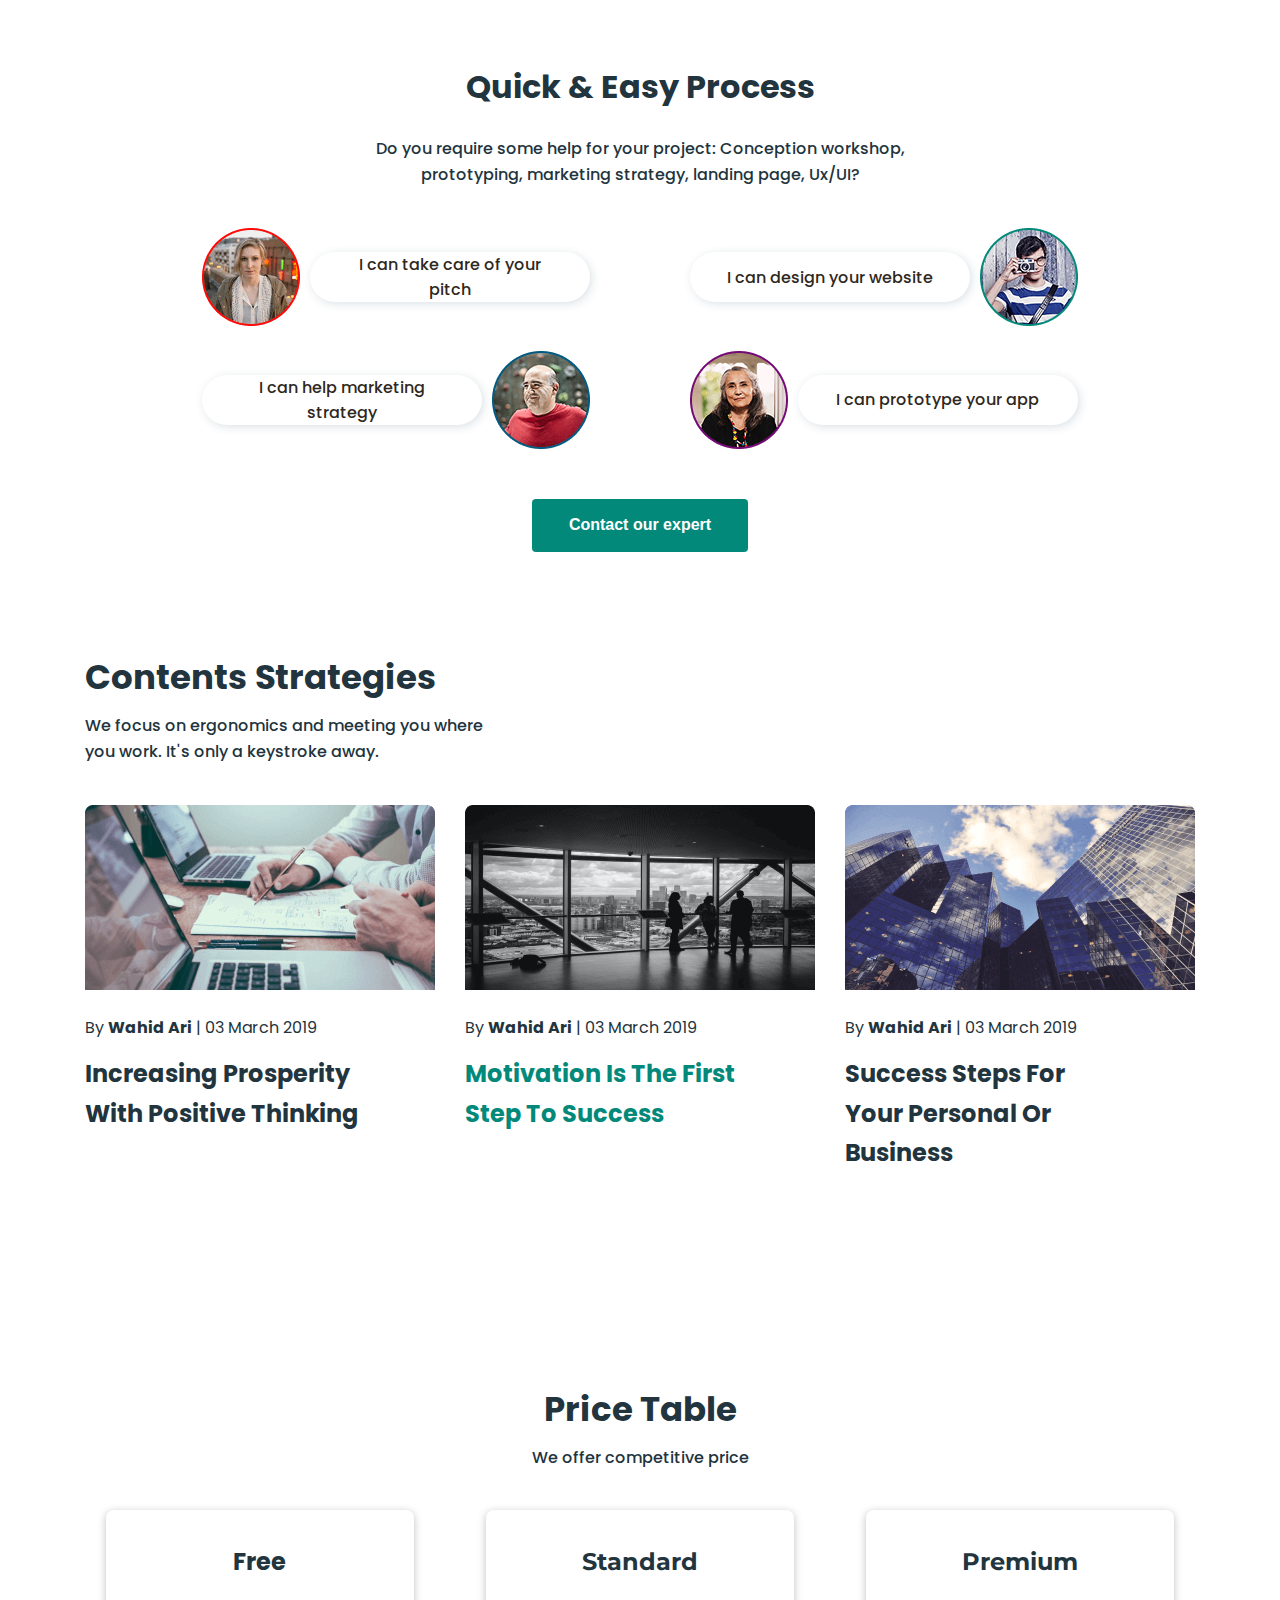
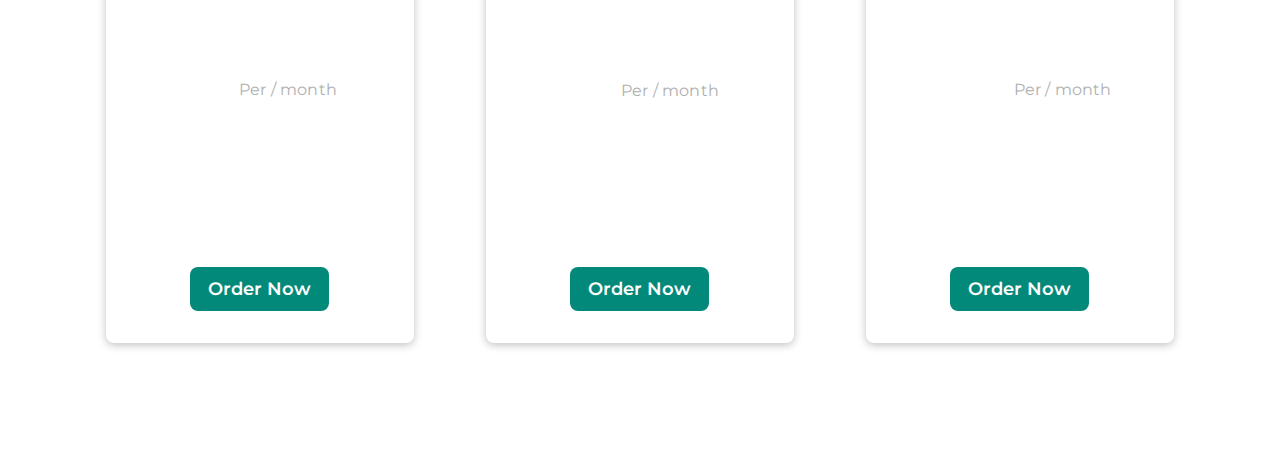
==== commit f9b3a901: "section eight" ====
--- a/index.html
+++ b/index.html
@@ -400,8 +400,8 @@
     </section>
     <!-- #endregion section seven -->
     <!-- #region section eight  -->
-    <section class="section-eight" hidden>
-      <div class="container">
+    <section class="section-eight">
+      <div class="container section-eight-wrapper-one">
         <h2 class="section-eight-title">Price Table</h2>
         <p class="section-eight-text">We offer competitive price</p>
         <ul class="section-eight-list">
--- a/css/style.css
+++ b/css/style.css
@@ -779,5 +779,192 @@
 /* #endregion section seven */
 
 /* #region section eight */
+.section-eight {
+  padding-bottom: 100px;
+}
+.section-eight-title {
+  margin-bottom: 8px;
+  text-align: center;
+  font-weight: 700;
+  font-size: 34px;
+}
+.section-eight-text {
+  margin-bottom: 74px;
+  text-align: center;
+  font-weight: 500;
+  font-size: 16px;
+}
+.section-eight-wrapper-one {
+  padding: 0 41px;
+}
+.section-eight-list {
+  display: flex;
+  gap: 32px;
+  flex-wrap: wrap;
+  justify-content: center;
+}
+.section-eight-list-item {
+  width: 322px;
+  padding: 24px 0 32px 0;
+  border-radius: 8px;
+  box-shadow: 0 2px 8px 0 rgba(0, 0, 0, 0.25);
+  background-color: #fff;
+  display: flex;
+  flex-direction: column;
+  align-items: center;
+  justify-content: space-between;
+}
+.section-eight-list-title {
+  font-weight: 700;
+  font-size: 24px;
+  line-height: 1.66;
+  text-align: center;
+  /* margin-bottom: 8px; */
+}
+
+.section-eight-list-text {
+  text-align: center;
+  font-weight: 400;
+  font-size: 16px;
+  line-height: 2.5;
+  /* margin-bottom: 16px; */
+}
+.section-eight-list-container {
+  display: flex;
+  justify-content: space-between;
+  align-items: center;
+  margin-bottom: 16px;
+}
+.section-eight-list-subcontainer {
+  display: flex;
+  flex-direction: column;
+  justify-content: space-between;
+  align-items: flex-start;
+  gap: 4px;
+  margin-left: 8px;
+}
+.section-eight-list-item:nth-child(2) .section-eight-list-subcontainer {
+  gap: 7px;
+}
+.section-eight-list-sign {
+  font-family: 'Inter', sans-serif;
+  font-weight: 700;
+  font-size: 24px;
+  line-height: 1.25;
+  letter-spacing: 0em;
+  color: #02897a;
+}
+.section-eight-list-subtitle {
+  font-weight: 700;
+  font-size: 76px;
+  line-height: 1.32;
+  letter-spacing: 0em;
+  text-align: center;
+  color: #02897a;
+}
+
+.section-eight-list-subtext {
+  font-weight: 400;
+  font-size: 16px;
+  line-height: 1.19;
+  letter-spacing: 0.01em;
+  color: #afafaf;
+}
+.section-eight-endlist {
+  display: flex;
+  flex-direction: column;
+  gap: 16px;
+  justify-content: space-between;
+  align-items: center;
+  margin-bottom: 38px;
+}
+.section-eight-endlist-item {
+  font-family: 'Inter', sans-serif;
+  font-weight: 500;
+  font-size: 16px;
+  line-height: 1.38;
+  letter-spacing: 0.01em;
+}
+.section-eight-btn {
+  font-family: 'Montserrat', sans-serif;
+  border-radius: 8px;
+  width: 139px;
+  height: 44px;
+  background-color: #02897a;
+  font-weight: 600;
+  font-size: 18px;
+  color: #fff;
+}
+.section-eight-list-item:hover,
+.section-eight-list-item:focus {
+  background-color: #02897a;
+}
+.section-eight-list-item:hover .section-eight-list-title,.section-eight-list-text,.section-eight-list-sign,
+.section-eight-list-item:focus .section-eight-list-title,.section-eight-list-text,.section-eight-list-sign {
+  color: #fff;
+}
+.section-eight-list-item:hover .section-eight-list-sign,.section-eight-list-subtitle,.section-eight-endlist-item,
+.section-eight-list-item:focus .section-eight-list-sign,.section-eight-list-subtitleб.section-eight-endlist-item {
+  color: #fff;
+}
+
+.section-eight-list-item:hover .section-eight-list-subtext,
+.section-eight-list-item:focus .section-eight-list-subtext {
+  color: #e0e0e0;
+}
+.section-eight-list-item:hover .section-eight-btn,
+.section-eight-list-item:focus .section-eight-btn {
+  background-color: #fff;
+  color: #02897a;
+}
+
+/* desktop */
+@media screen and (min-width: 1150px) {
+  .section-eight-title {
+    margin-bottom: 10px;
+  }
+  .section-eight-text {
+    margin-bottom: 40px;
+  }
+  .section-eight-list {
+    flex-wrap: nowrap;
+    gap: 72px;
+    justify-content: space-between;
+  }
+  .section-eight-list-item {
+    width: calc((100% - 144px) / 3);
+    padding: 32px 0;
+  }
+  .section-eight-list-text {
+    font-family: 'Montserrat', sans-serif;
+  }
+  .section-eight-list-text {
+    font-family: 'Montserrat', sans-serif;
+  }
+  .section-eight-list-item:nth-child(2) > .section-eight-list-title,
+  .section-eight-list-item:nth-child(3) > .section-eight-list-title {
+    font-family: 'Montserrat', sans-serif;
+  }
+  .section-eight-list-subcontainer {
+    margin-left: 7px;
+  }
+  .section-eight-list-item:nth-child(2) .section-eight-list-subcontainer {
+    margin-left: 10px;
+  }
+  .section-eight-list-item:nth-child(2) .section-eight-list-subcontainer {
+    gap: 7px;
+  }
+  .section-eight-list-subtext {
+    font-family: 'Montserrat', sans-serif;
+  }
+  .section-eight-endlist {
+    margin-bottom: 30px;
+  }
+  .section-eight-endlist-item {
+    font-family: 'Montserrat', sans-serif;
+  }
+}
 /* #endregion section eight */
 
+/* #region section nine */
+/* #endregion section nine */
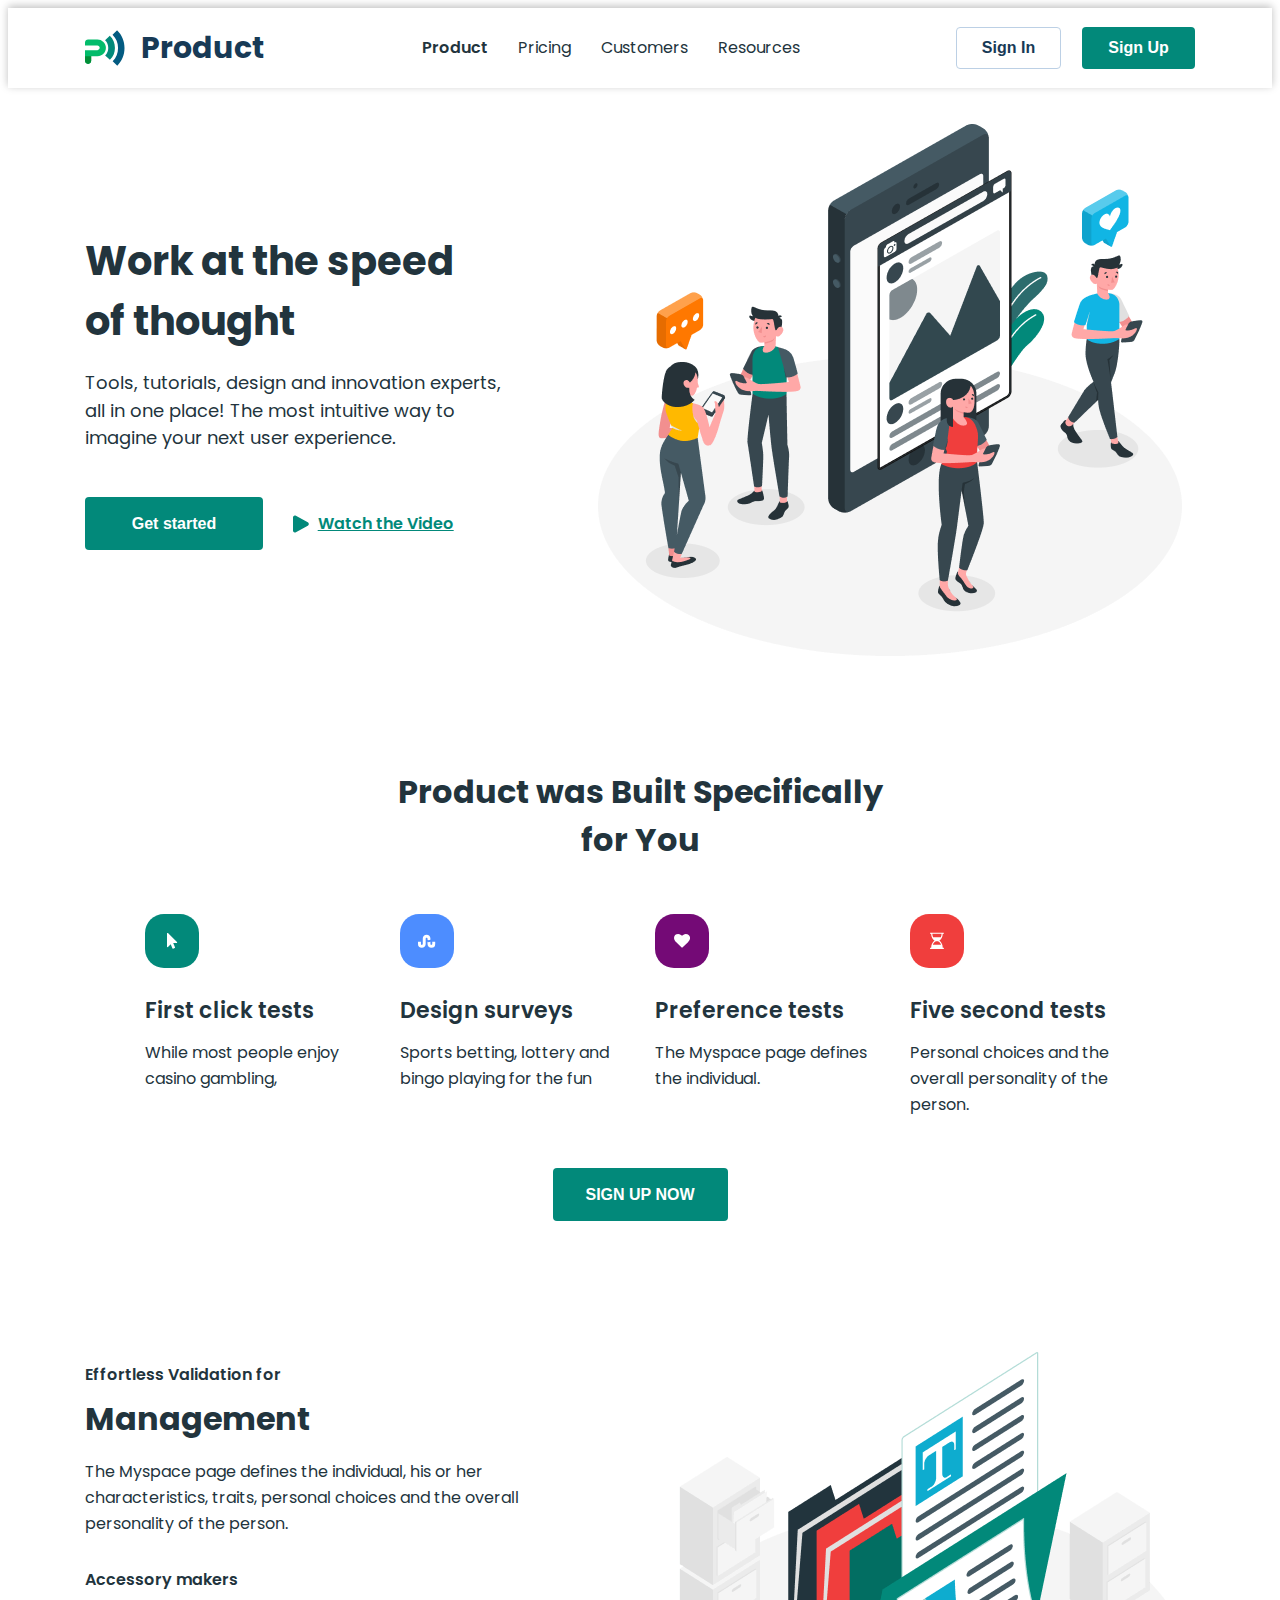
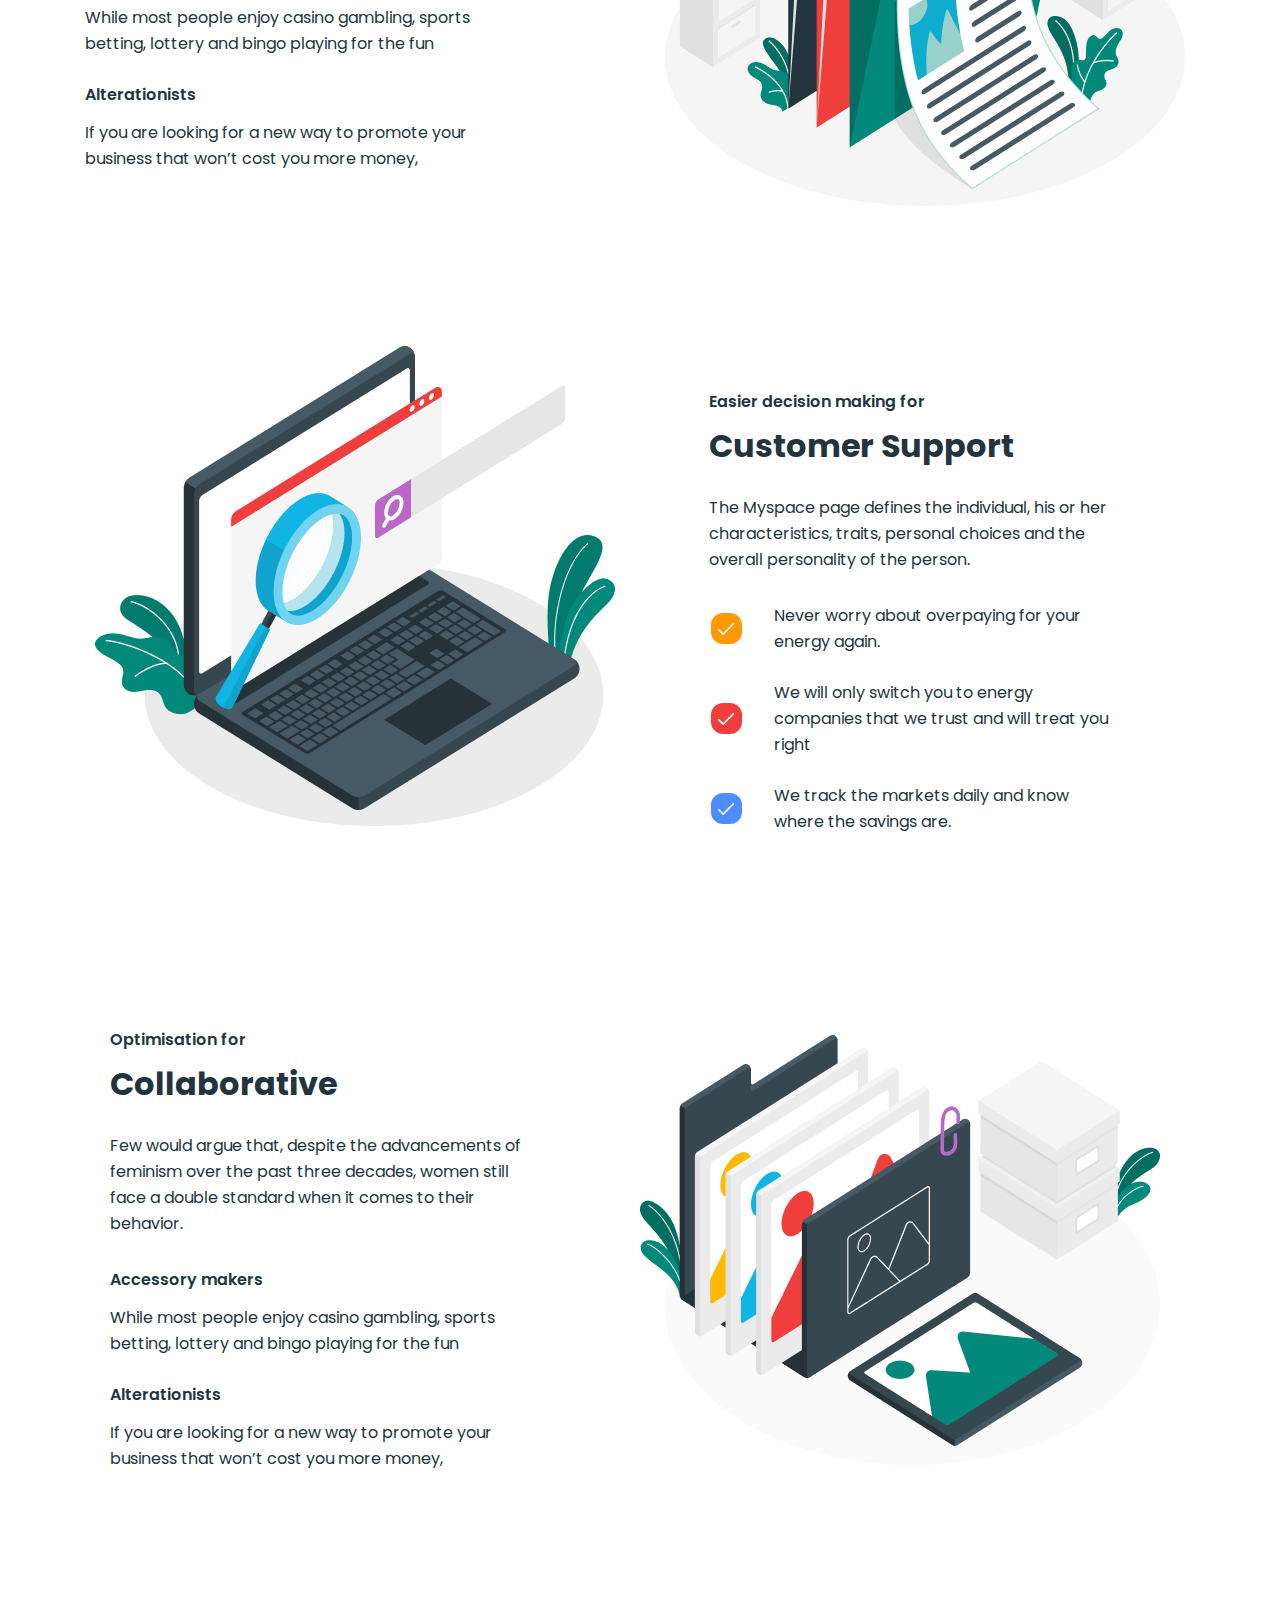
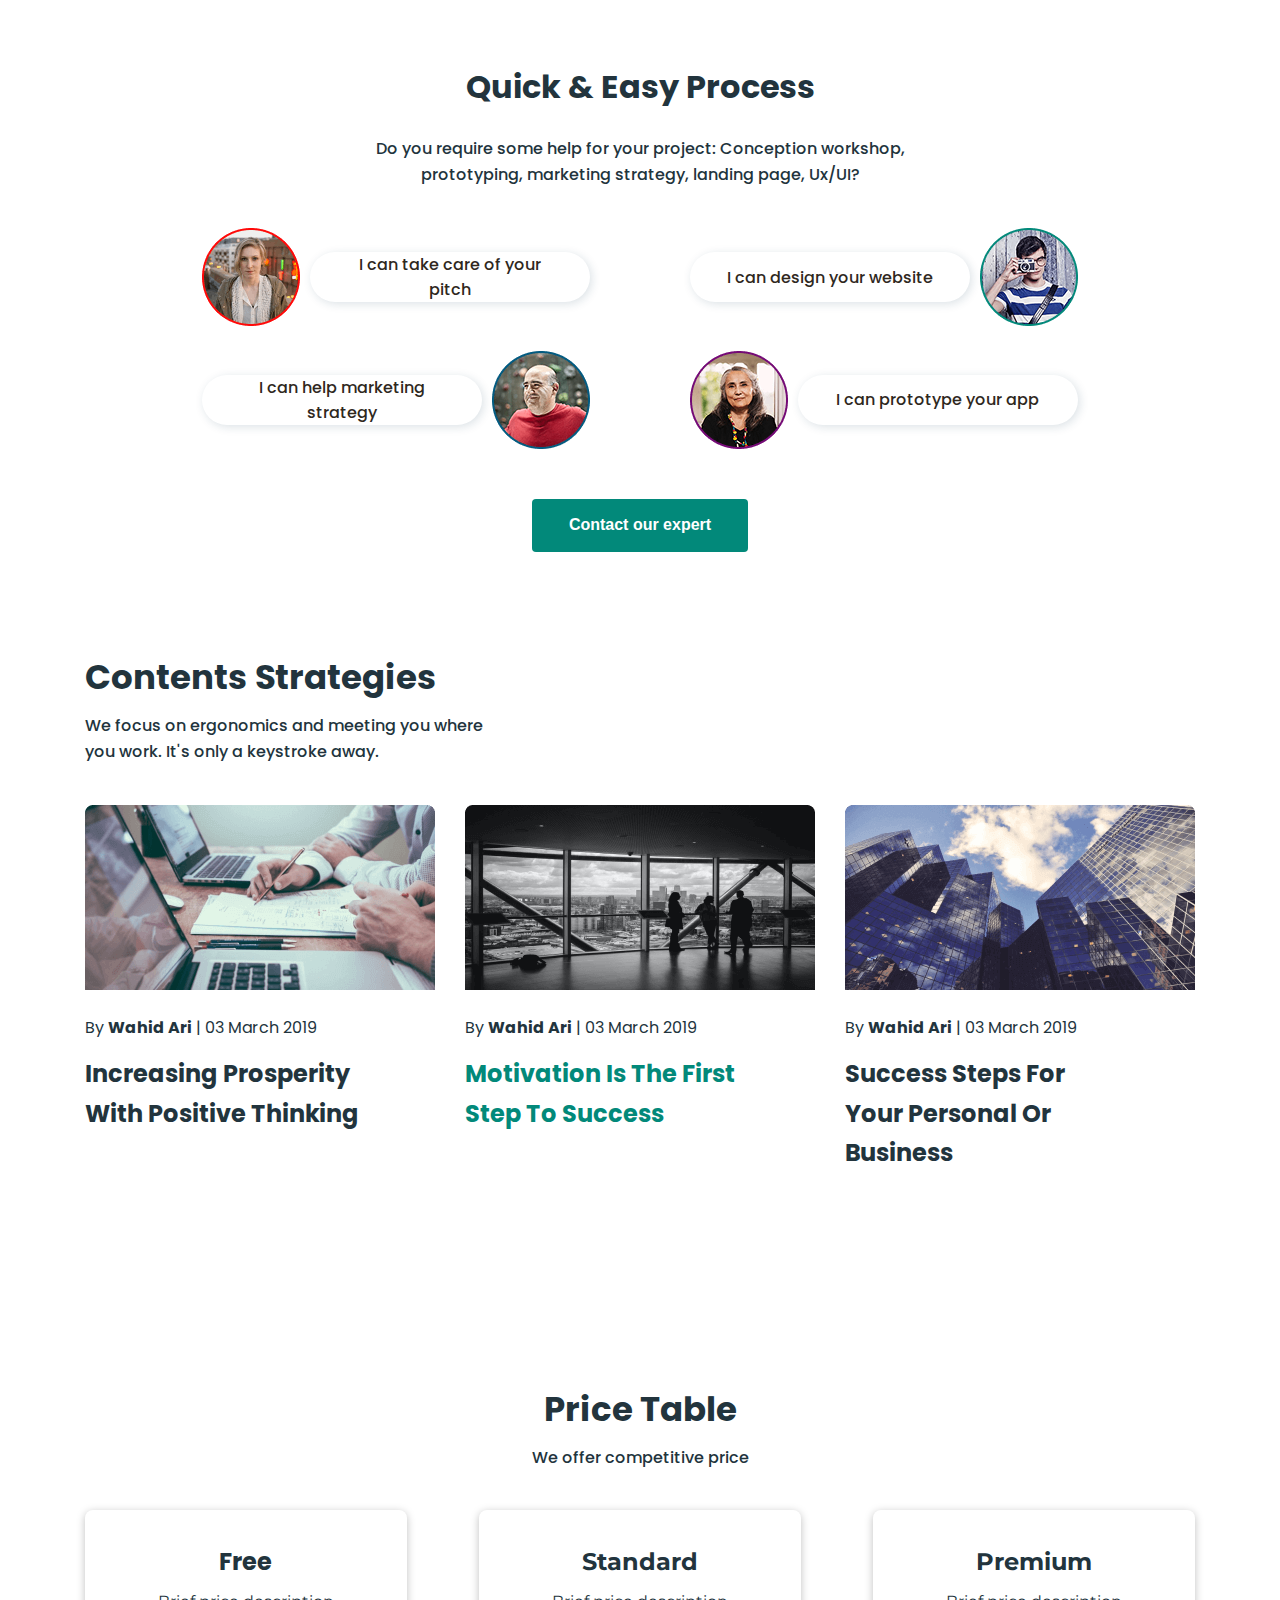
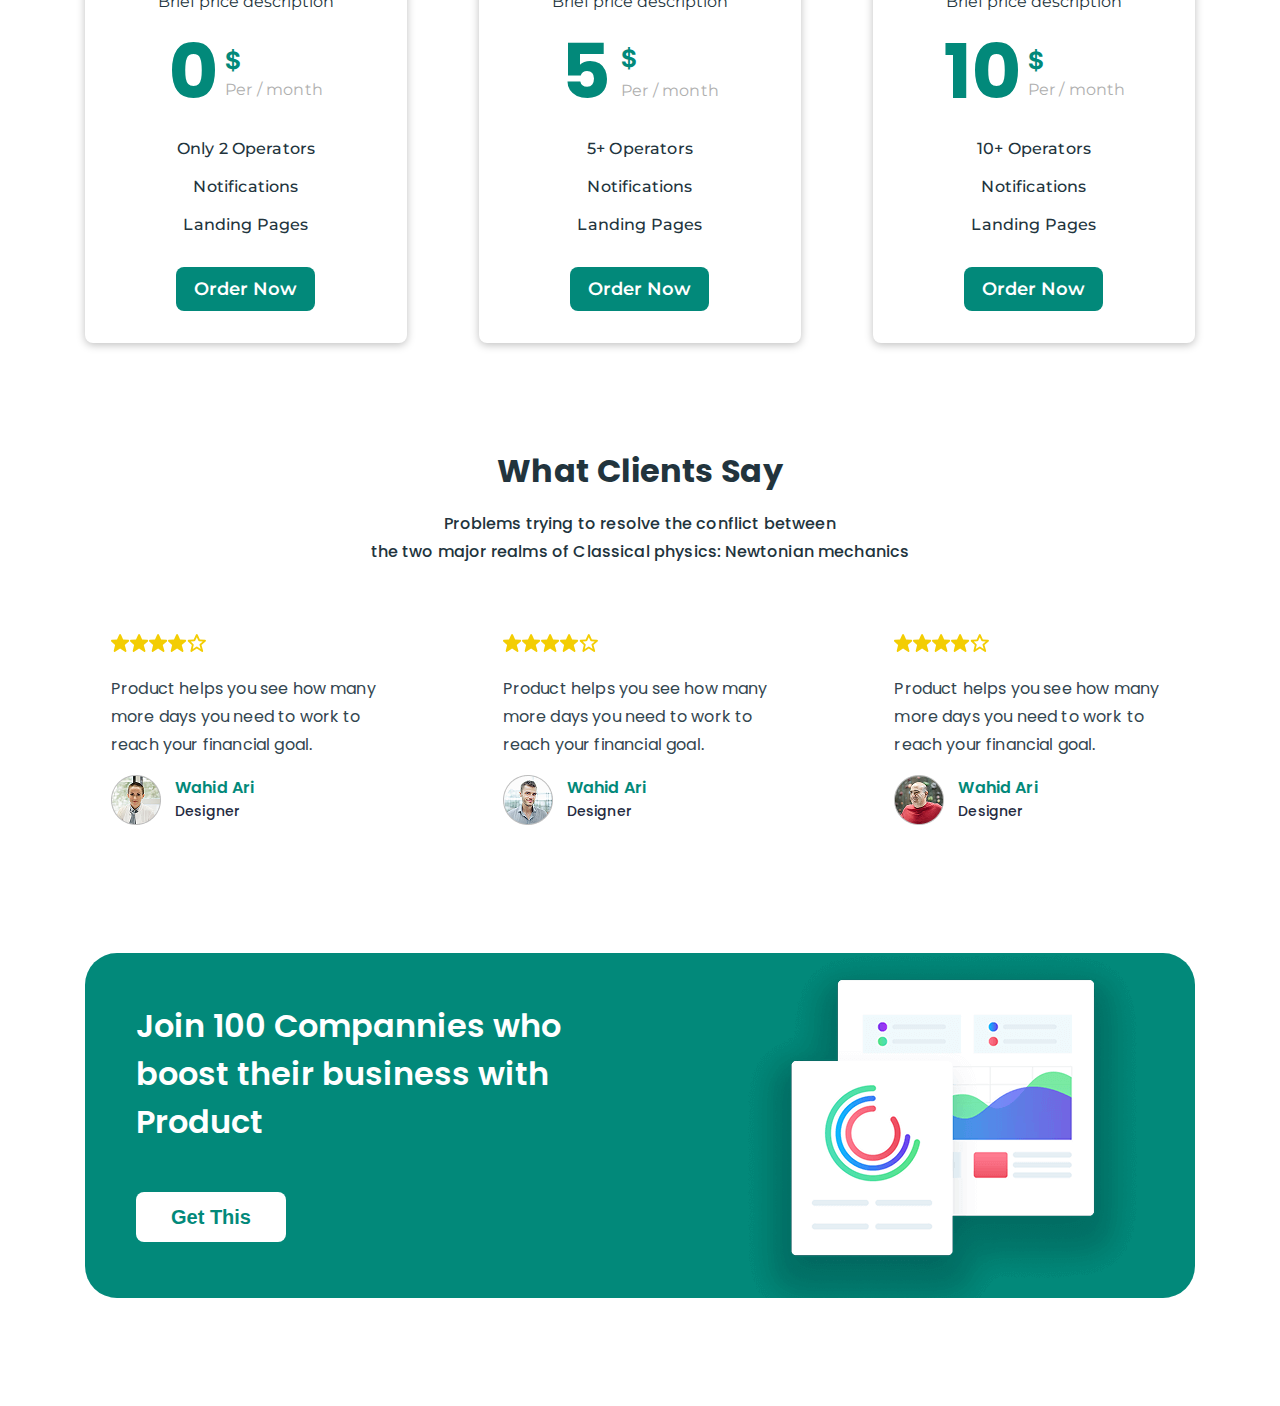
==== commit 45510050: "section ten complete" ====
--- a/index.html
+++ b/index.html
@@ -401,7 +401,7 @@
     <!-- #endregion section seven -->
     <!-- #region section eight  -->
     <section class="section-eight">
-      <div class="container section-eight-wrapper-one">
+      <div class="container">
         <h2 class="section-eight-title">Price Table</h2>
         <p class="section-eight-text">We offer competitive price</p>
         <ul class="section-eight-list">
@@ -479,8 +479,8 @@
     </section>
     <!-- #endregion section eight  -->
     <!-- #region section nine -->
-    <section class="section-nine" hidden>
-      <div class="container section-nine-wrapper-one">
+    <section class="section-nine">
+      <div class="container">
         <h2 class="section-nine-title">What Clients Say</h2>
         <p class="section-nine-text">
           Problems trying to resolve the conflict between <br />
@@ -520,7 +520,7 @@
               reach your financial goal.
             </p>
             <div class="section-nine-list-container">
-              <img src="./images/product/ellipse-one.png" alt="phto-designer" width="50" height="50" />
+              <img srcset="./images/product/ellipse-one.png 1x, ./images/product/ellipse-one@2x.png 2x" src="./images/product/ellipse-one.png" alt="phto-designer"/>
               <div>
                 <h3 class="section-nine-list-subtitle">Wahid Ari</h3>
                 <p class="section-nine-list-subtext">Designer</p>
@@ -560,7 +560,7 @@
               reach your financial goal.
             </p>
             <div class="section-nine-list-container">
-              <img src="./images/product/ellipse-two.png" alt="phto-designer" width="50" height="50" />
+              <img srcset="./images/product/ellipse-two.png 1x, ./images/product/ellipse-two@2x.png 2x" src="./images/product/ellipse-two.png" alt="phto-designer"/>
               <div>
                 <h3 class="section-nine-list-subtitle">Wahid Ari</h3>
                 <p class="section-nine-list-subtext">Designer</p>
@@ -600,7 +600,7 @@
               reach your financial goal.
             </p>
             <div class="section-nine-list-container">
-              <img src="./images/product/ellipse-three.png" alt="phto-designer" width="50" height="50" />
+              <img srcset="./images/product/ellipse-three.png 1x, ./images/product/ellipse-three@2x.png 2x" src="./images/product/ellipse-three.png" alt="phto-designer"/>
               <div>
                 <h3 class="section-nine-list-subtitle">Wahid Ari</h3>
                 <p class="section-nine-list-subtext">Designer</p>
@@ -612,17 +612,18 @@
     </section>
     <!-- #endregion section nine -->
     <!-- #region section ten-->
-    <section class="section-ten" hidden>
-      <div class="container-ten">
-        <h2 class="visually-hidden">Hidden heading section</h2>
-        <div class="section-ten-wrapper-one">
-          <h3 class="section-ten-title">
-            Join 100 Compannies who boost their business with Product
-          </h3>
-          <button type="button" class="section-ten-btn">Get This</button>
-        </div>
-        <img src="./images/product/screen-product.png" alt="screen" />
-      </div>
+    <section class="section-ten">
+        <div class="container section-ten-wrapper-one">
+          <div class="container-ten">
+            <h2 class="visually-hidden">Hidden heading section</h2>
+            <div class="section-ten-wrapper-two">
+              <h3 class="section-ten-title">Join 100 Compannies who boost their business with Product
+              </h3>
+              <button type="button" class="section-ten-btn">Get This</button>
+            </div>
+            <img srcset="./images/product/screen-product.png 1x, ./images/product/screen-product@2x.png 2x" src="./images/product/screen-product.png" alt="screen"/>
+          </div>
+        </div>
     </section>
     <!-- #endregion section ten -->
   </main>
--- a/css/style.css
+++ b/css/style.css
@@ -6,7 +6,7 @@
 
 body {
   color: #22343d;
-  background: #fff;
+  background-color: #fff;
   font-family: 'Poppins', sans-serif;
 }
 
@@ -293,15 +293,15 @@
   background-color: #02897a;
 }
 .span-two-section-two {
-  background: #4d8dff;
+  background-color: #4d8dff;
 }
 
 .span-three-section-two {
-  background: #740a76;
+  background-color: #740a76;
 }
 
 .span-four-section-two {
-  background: #f03e3d;
+  background-color: #f03e3d;
 }
 
 .section-two-list-title {
@@ -793,9 +793,6 @@
   text-align: center;
   font-weight: 500;
   font-size: 16px;
-}
-.section-eight-wrapper-one {
-  padding: 0 41px;
 }
 .section-eight-list {
   display: flex;
@@ -899,15 +896,18 @@
 .section-eight-list-item:focus {
   background-color: #02897a;
 }
-.section-eight-list-item:hover .section-eight-list-title,.section-eight-list-text,.section-eight-list-sign,
-.section-eight-list-item:focus .section-eight-list-title,.section-eight-list-text,.section-eight-list-sign {
+.section-eight-list-item:hover .section-eight-list-title,
+.section-eight-list-item:focus .section-eight-list-title,
+.section-eight-list-item:hover .section-eight-list-text,
+.section-eight-list-item:focus .section-eight-list-text,
+.section-eight-list-item:hover .section-eight-list-sign,
+.section-eight-list-item:focus .section-eight-list-sign,
+.section-eight-list-item:hover .section-eight-list-subtitle,
+.section-eight-list-item:focus .section-eight-list-subtitle,
+.section-eight-list-item:hover .section-eight-endlist-item,
+.section-eight-list-item:focus .section-eight-endlist-item {
   color: #fff;
 }
-.section-eight-list-item:hover .section-eight-list-sign,.section-eight-list-subtitle,.section-eight-endlist-item,
-.section-eight-list-item:focus .section-eight-list-sign,.section-eight-list-subtitleб.section-eight-endlist-item {
-  color: #fff;
-}
-
 .section-eight-list-item:hover .section-eight-list-subtext,
 .section-eight-list-item:focus .section-eight-list-subtext {
   color: #e0e0e0;
@@ -967,4 +967,169 @@
 /* #endregion section eight */
 
 /* #region section nine */
+.section-nine {
+  padding-bottom: 100px;
+}
+.section-nine-title {
+  font-weight: 700;
+  font-size: 34px;
+  line-height: 1.68;
+  letter-spacing: 0.01em;
+  text-align: center;
+  margin-bottom: 8px;
+}
+.section-nine-text {
+  font-weight: 500;
+  font-size: 16px;
+  line-height: 1.75;
+  letter-spacing: 0.01em;
+  text-align: center;
+  margin-bottom: 32px;
+}
+.section-nine-list {
+  display: flex;
+  flex-wrap: wrap;
+  gap: 32px;
+  justify-content: center;
+}
+.section-nine-list-item {
+  width: 320px;
+  padding: 28px 26px 24px;
+}
+.section-nine-star-list {
+  display: flex;
+  justify-content: flex-start;
+  align-items: center;
+  margin-bottom: 16px;
+}
+.icon-star {
+  fill: #f3cd03;
+}
+.section-nine-list-text {
+  font-weight: 400;
+  font-size: 16px;
+  line-height: 1.75;
+  letter-spacing: 0.01em;
+  color: #32454f;
+  margin-bottom: 16px;
+}
+.section-nine-list-container {
+  display: flex;
+  justify-content: flex-start;
+  align-items: center;
+  gap: 14px;
+}
+.section-nine-list-subtitle {
+  font-weight: 600;
+  font-size: 16px;
+  line-height: 1.5;
+  letter-spacing: 0.01em;
+  color: #02897a;
+}
+.section-nine-list-subtext {
+  font-weight: 500;
+  font-size: 14px;
+  line-height: 1.71;
+  letter-spacing: 0.01em;
+  color: #252b42;
+}
+
+/* desktop */
+@media screen and (min-width: 1150px) {
+  .section-nine-title {
+    font-size: 32px;
+    line-height: 1.78;
+    margin-bottom: 10px;
+  }
+  .section-nine-text {
+    margin-bottom: 40px;
+  }
+  .section-nine-list {
+    gap: 65px;
+    justify-content: space-between;
+  }
+  .section-nine-list-item {
+    padding: 28px 26px;
+    width: calc((100% - 130px) / 3);
+  }
+}
 /* #endregion section nine */
+
+/* #region section ten */
+.section-ten {
+  padding-bottom: 100px;
+}
+.section-ten-wrapper-one {
+  padding: 0 20px;
+}
+.visually-hidden {
+  position: absolute;
+  width: 1px;
+  height: 1px;
+  margin: -1px;
+  border: 0;
+  padding: 0;
+  white-space: nowrap;
+  clip-path: inset(100%);
+  clip: rect(0 0 0 0);
+  overflow: hidden;
+}
+.section-ten-wrapper-two {
+  display: flex;
+  flex-wrap: wrap;
+  gap: 69px;
+  justify-content: center;
+  padding: 17px 22px 0;
+}
+.container-ten {
+  border-radius: 32px;
+  background-color: #02897a;
+  display: flex;
+  flex-wrap: wrap;
+  gap: 72px;
+  justify-content: center;
+}
+.section-ten-title {
+  font-weight: 600;
+  font-size: 32px;
+  line-height: 1.51;
+  color: #fff;
+  text-align: center;
+}
+.section-ten-btn {
+  border-radius: 8px;
+  width: 150px;
+  height: 50px;
+  font-weight: 600;
+  font-size: 20px;
+  color: #02897a;
+  background-color: #fff;
+}
+/* desktop */
+@media screen and (min-width: 1150px) {
+  .container-ten {
+    flex-wrap: nowrap;
+    justify-content: space-between;
+    padding: 0 46px 0 51px;
+  }
+  .section-ten-wrapper-two {
+    padding: 49px 0 56px 0;
+    max-width: 495px;
+    gap: 46px;
+    flex-direction: column;
+    justify-content: space-between;
+  }
+  .section-ten-title {
+    text-align: start;
+  }
+}
+/* #endregion section ten */
+
+
+
+
+  /*#region footer*/
+
+
+    /*#endregion footer*/
+
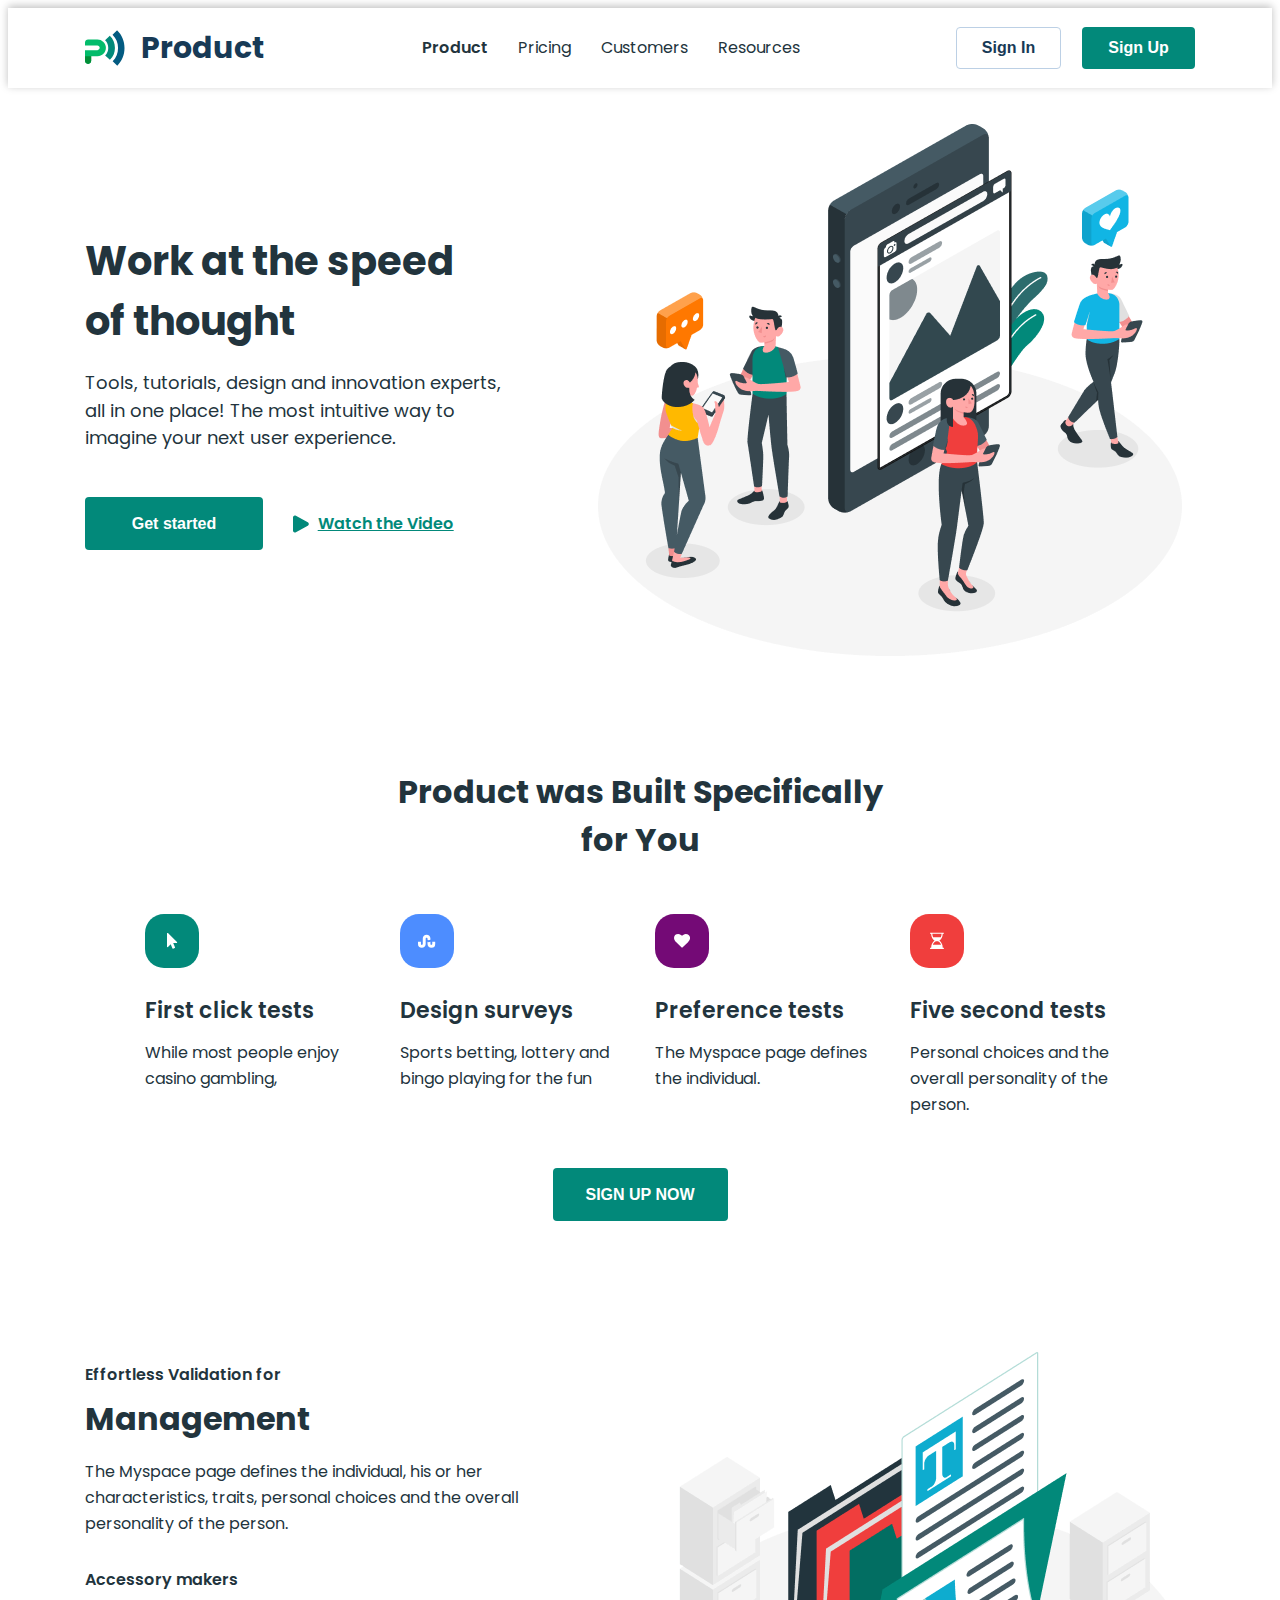
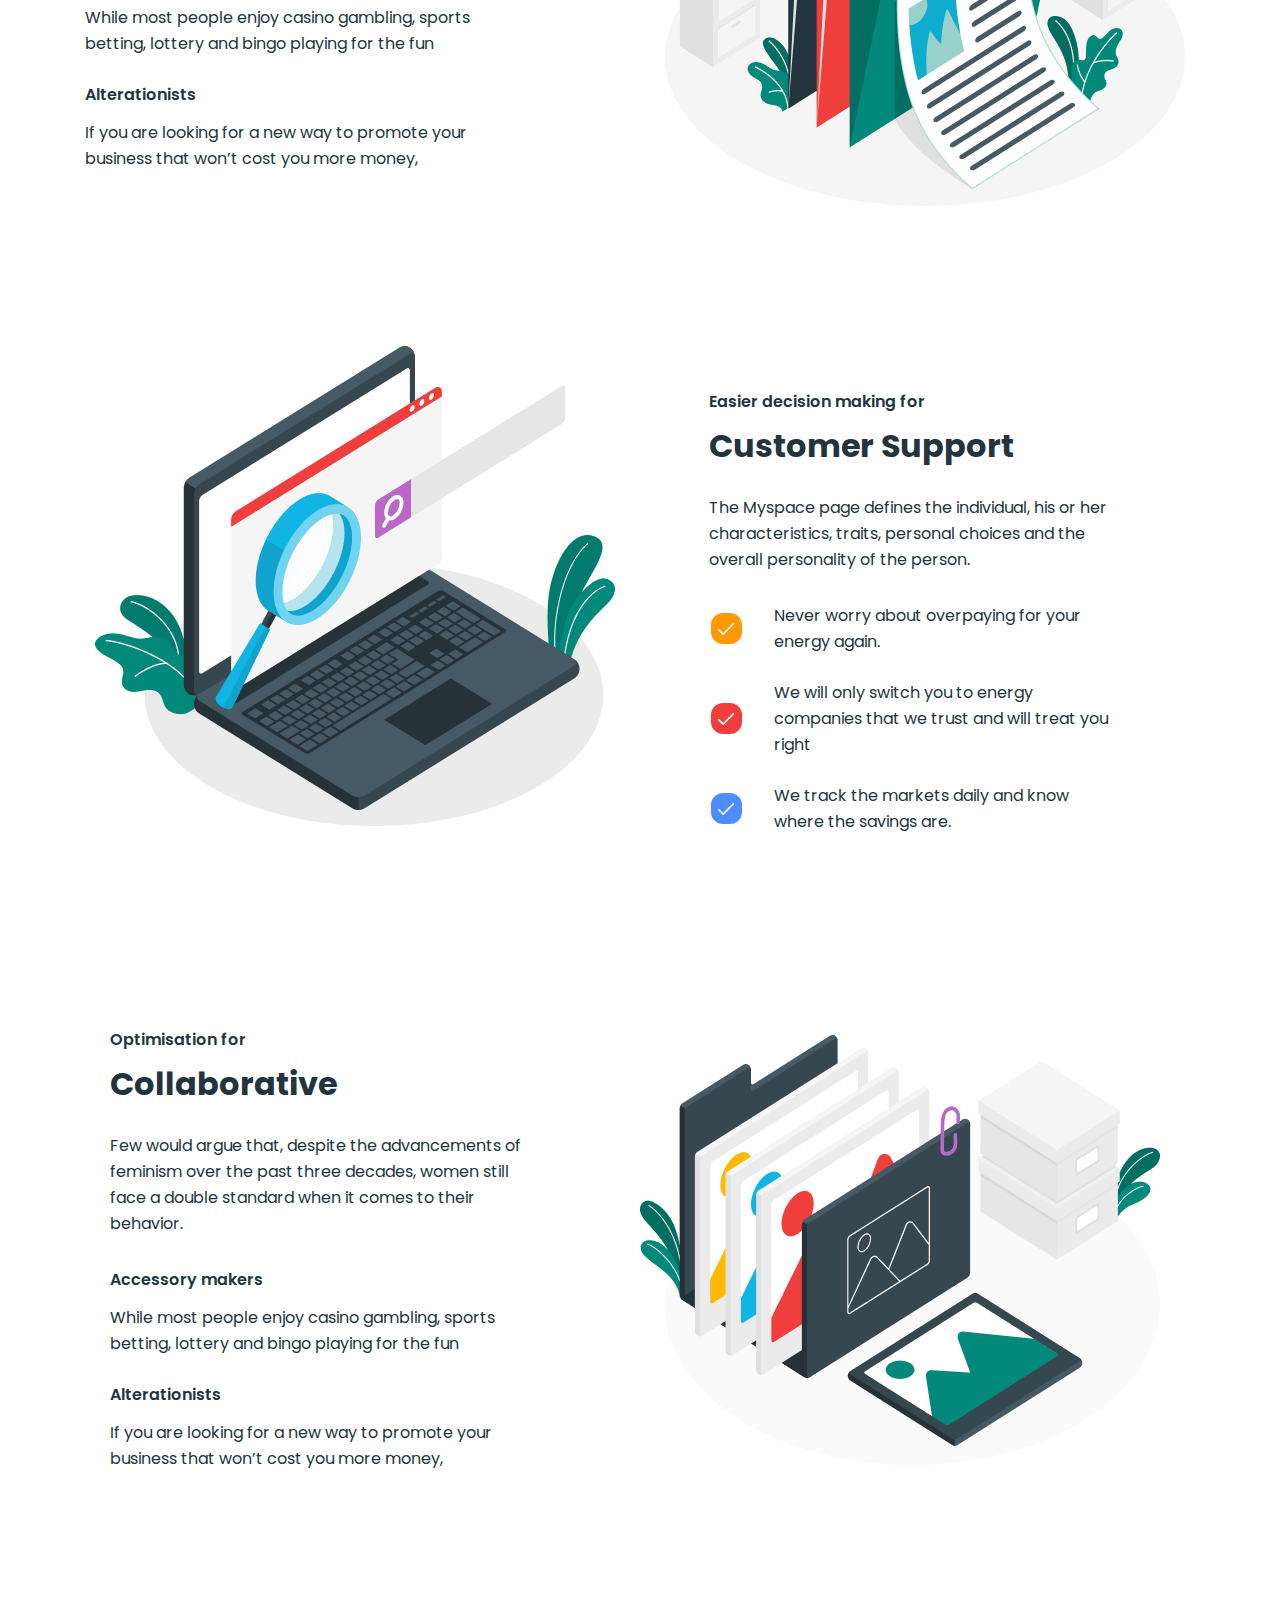
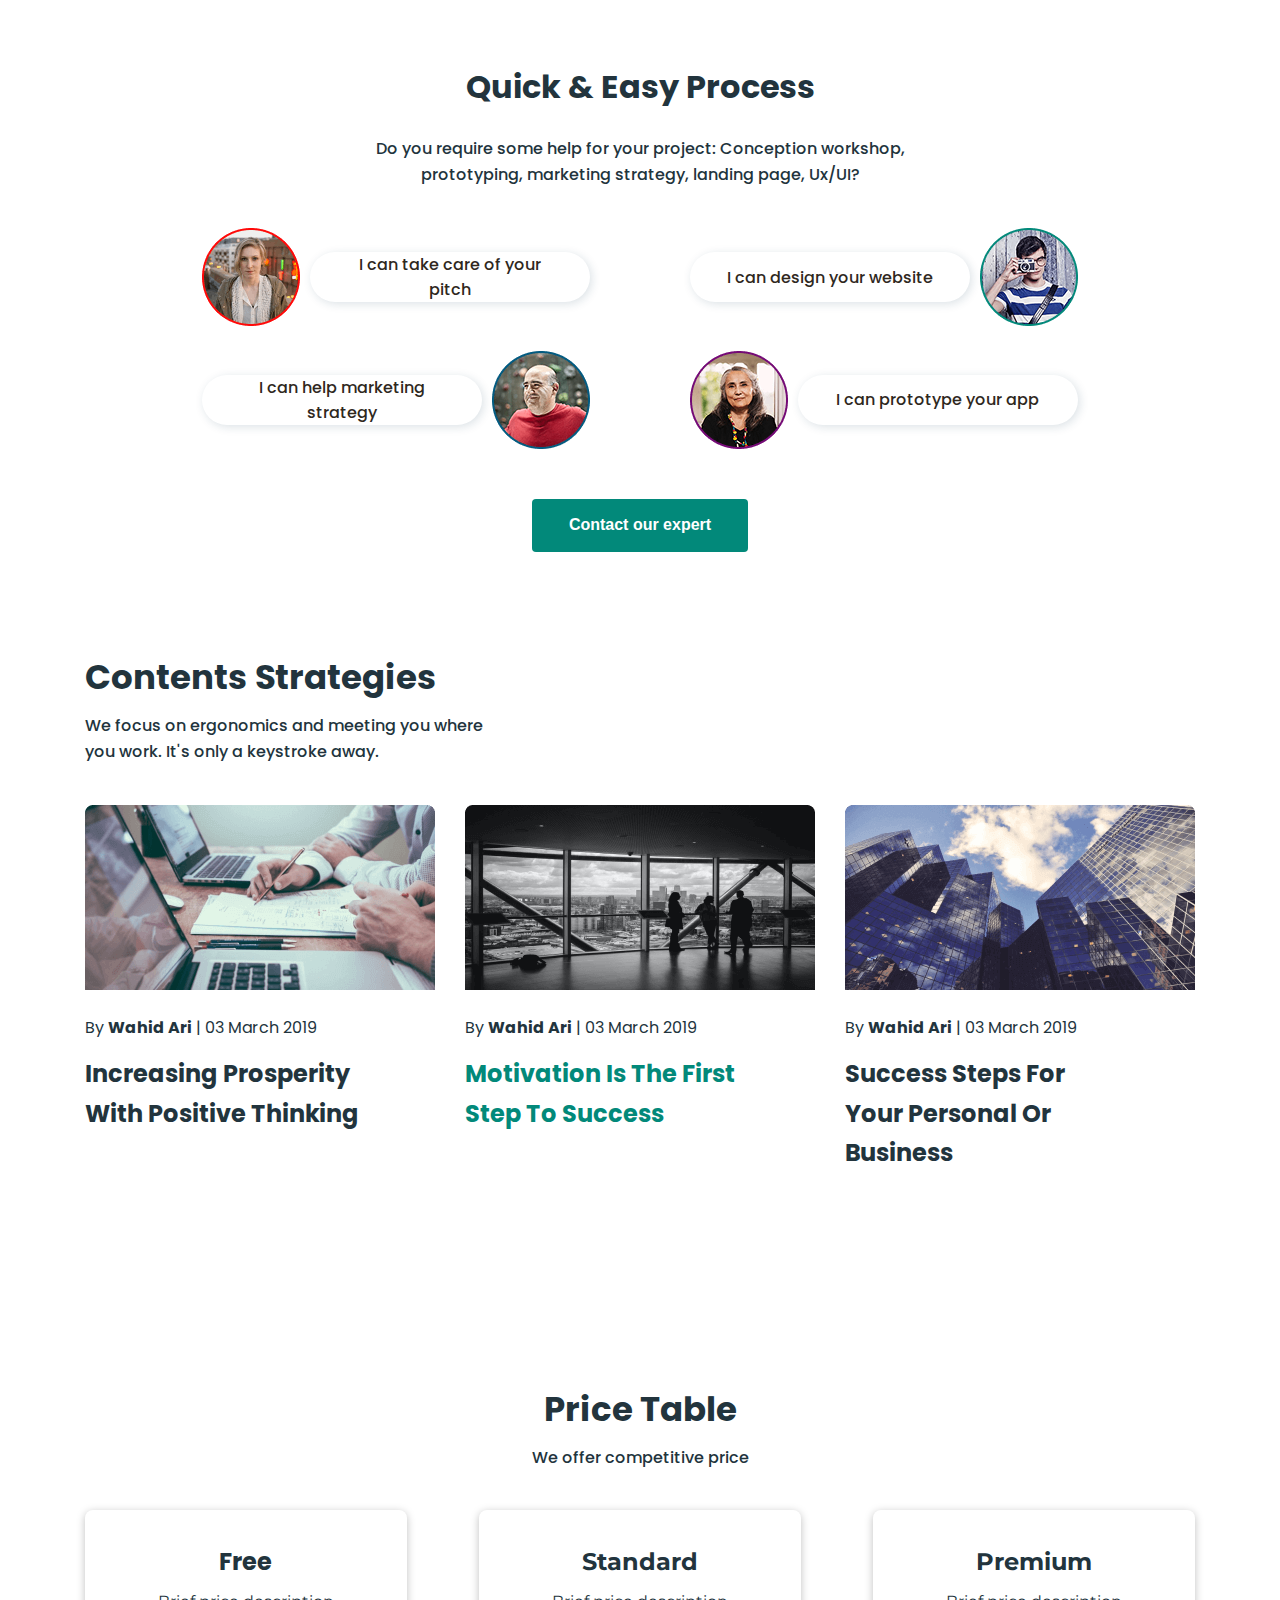
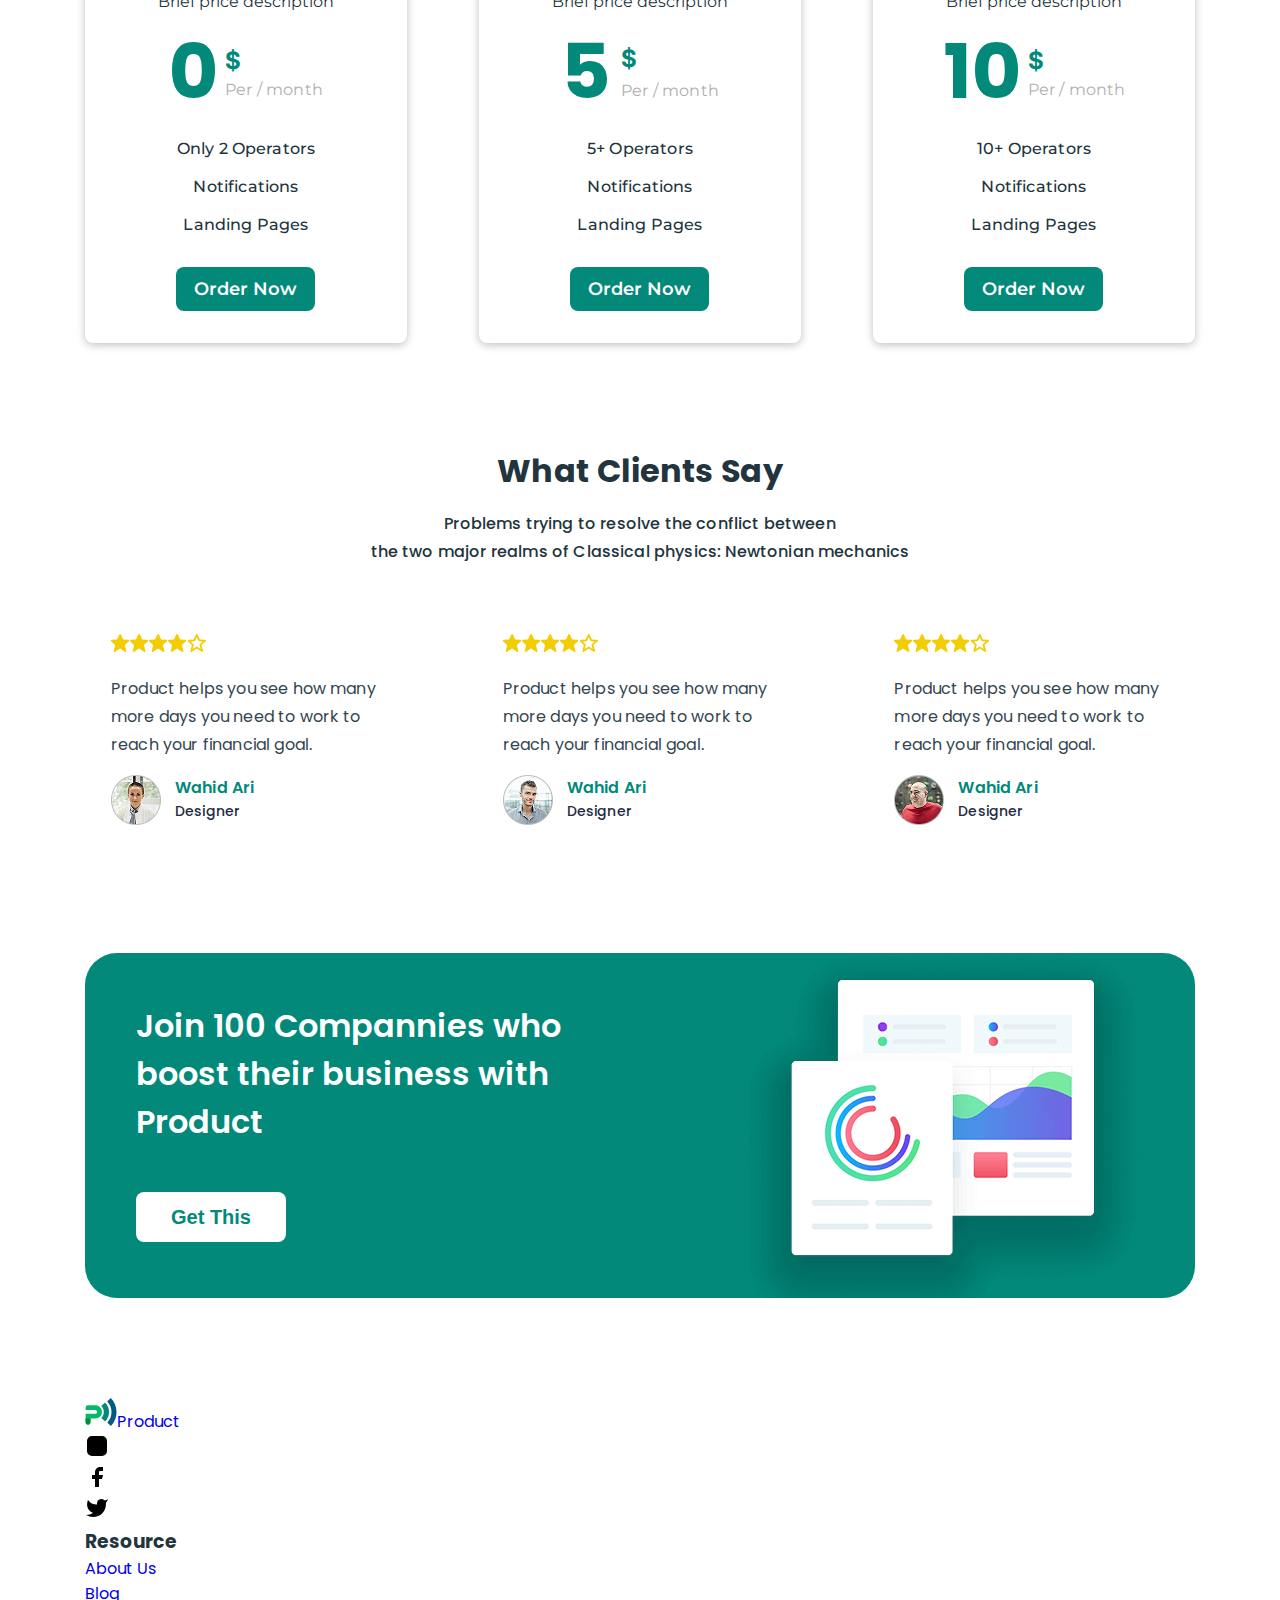
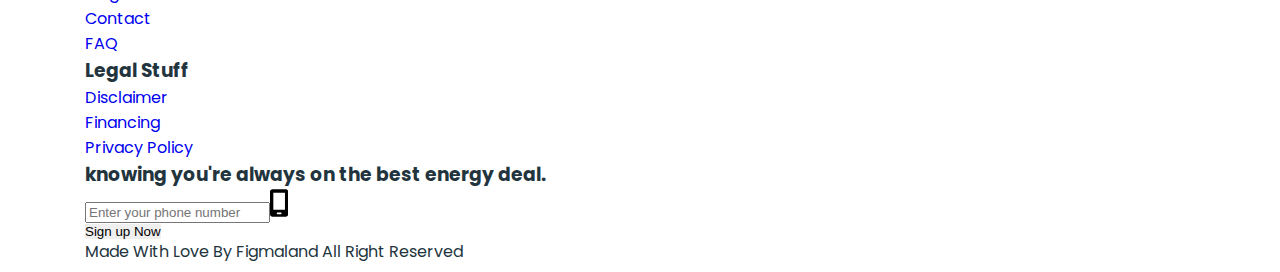
==== commit 69df782f: "12.04.25" ====
--- a/index.html
+++ b/index.html
@@ -196,7 +196,7 @@
           <picture>
           <source srcset="./images/product/support.png 1x, ./images/product/support@2x.png 2x" media="(min-width: 1150px)">
           <source srcset="./images/product/support-mob.png 1x, ./images/product/support-mob@2x.png 2x" media="(max-width: 1149px)">
-          <img src="./images/product/support.png" alt="support" width="540" height="500" /></picture>
+          <img src="./images/product/support.png" alt="support"/></picture>
         </div>
         <div class="section-four-wrapper-two">
           <h2 class="section-four-title">
@@ -629,7 +629,7 @@
   </main>
 
   <!--#region footer-->
-  <footer hidden>
+  <footer>
     <div class="container">
       <div class="footer-container">
         <div class="footer-container-logo">
--- a/css/style.css
+++ b/css/style.css
@@ -1125,11 +1125,5 @@
 }
 /* #endregion section ten */
 
-
-
-
-  /*#region footer*/
-
-
-    /*#endregion footer*/
-
+/*#region footer*/
+/*#endregion footer*/
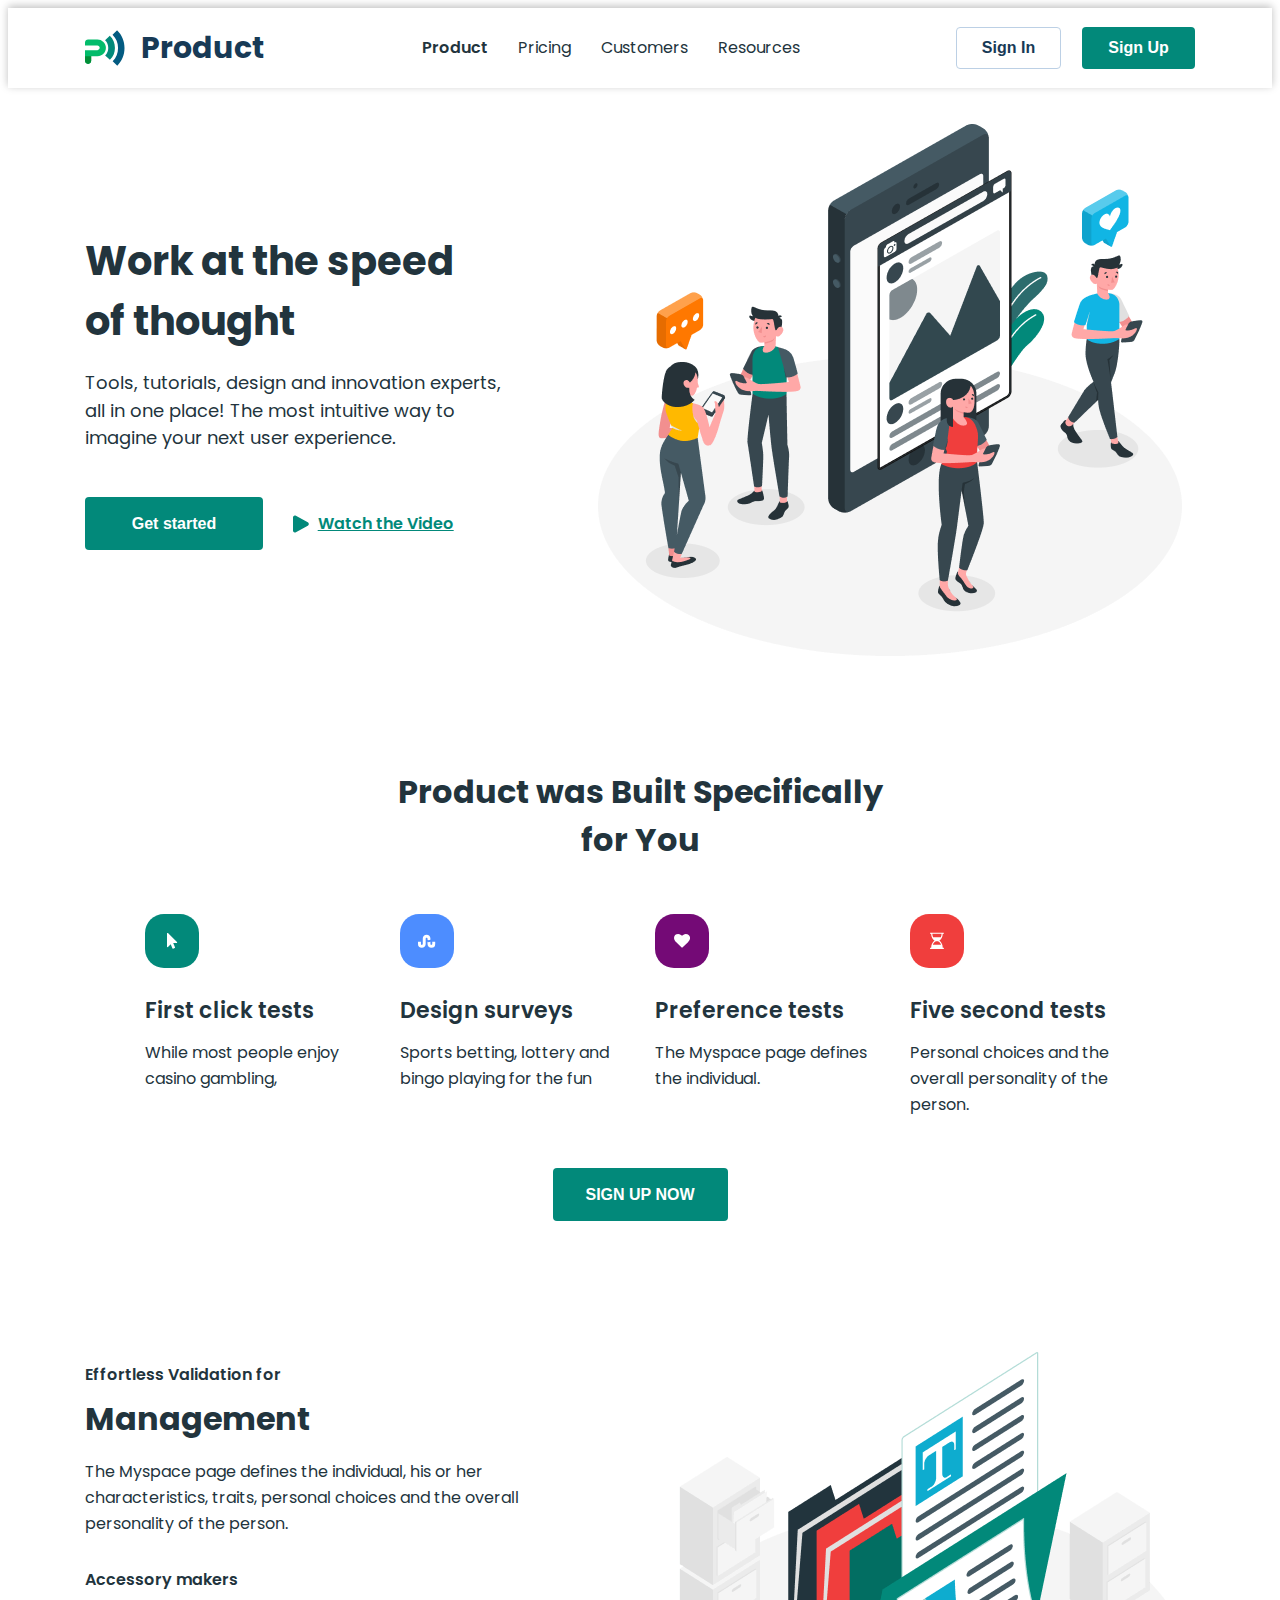
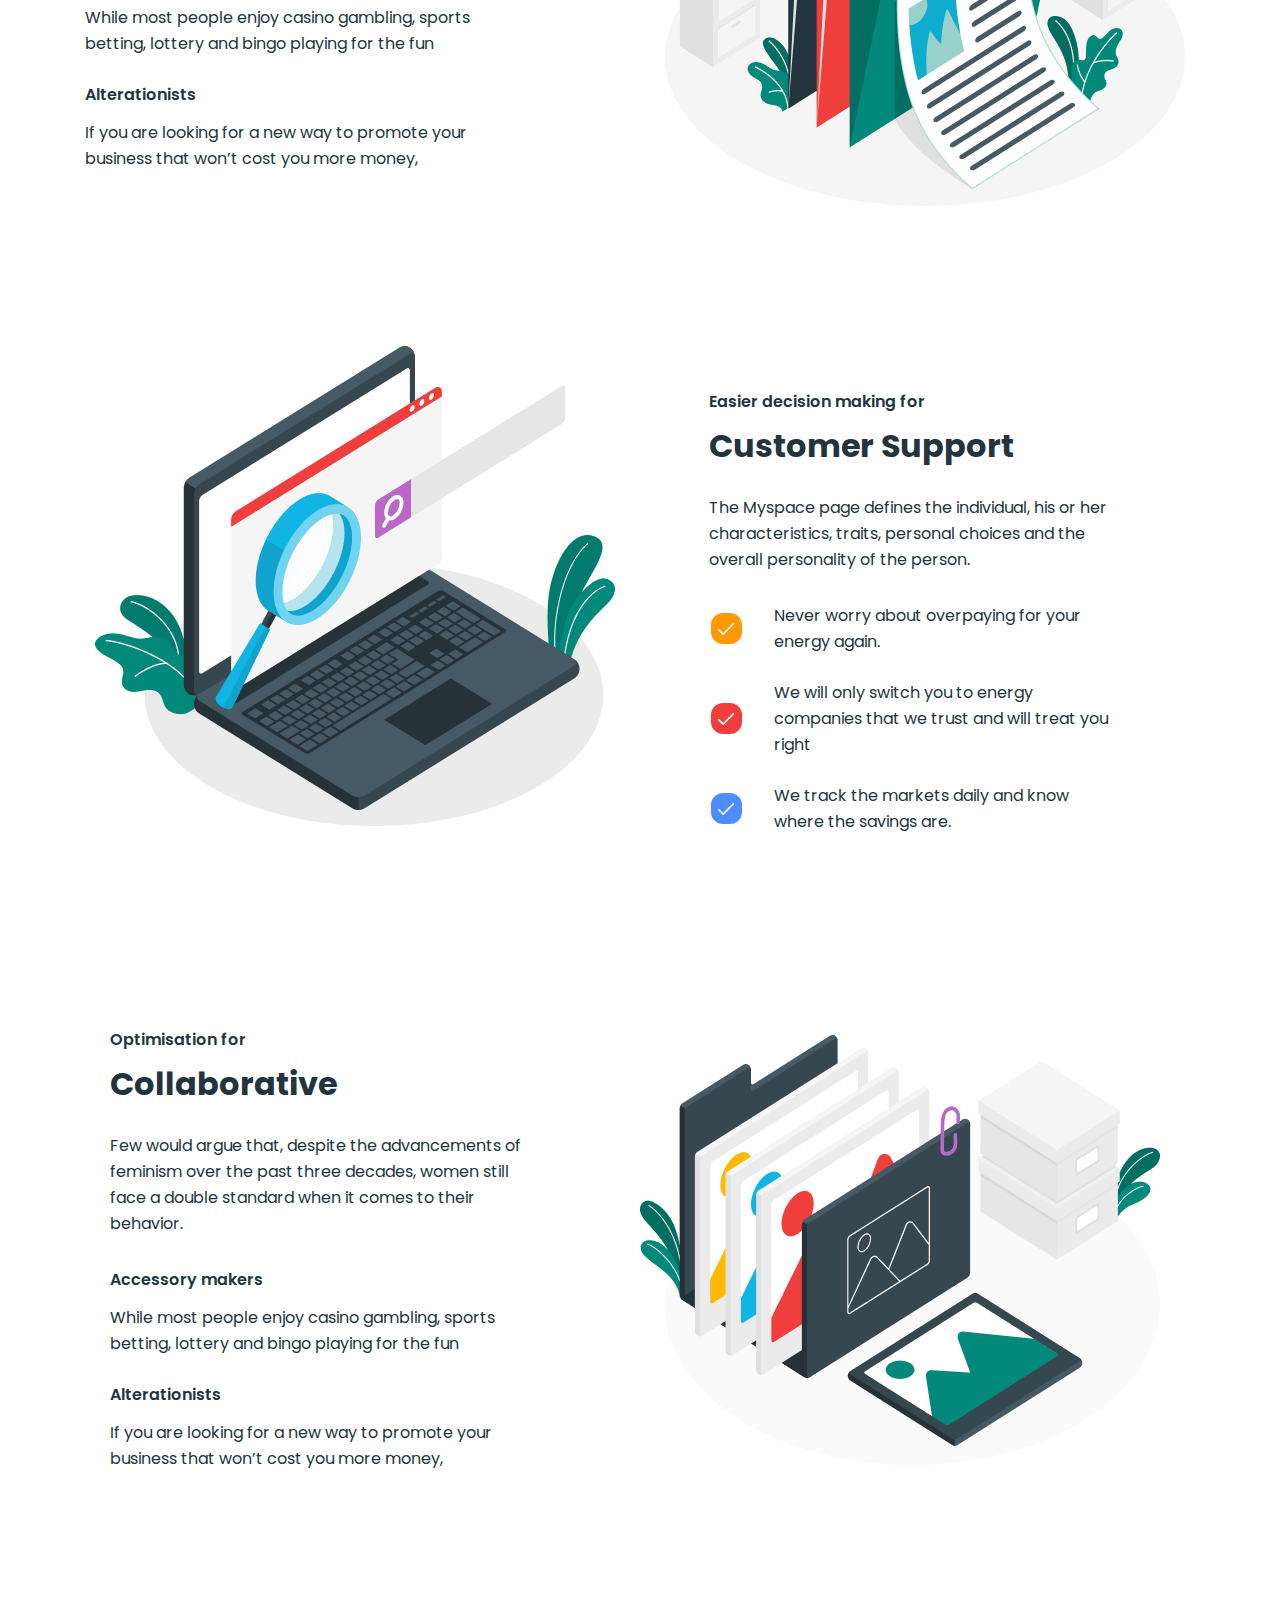
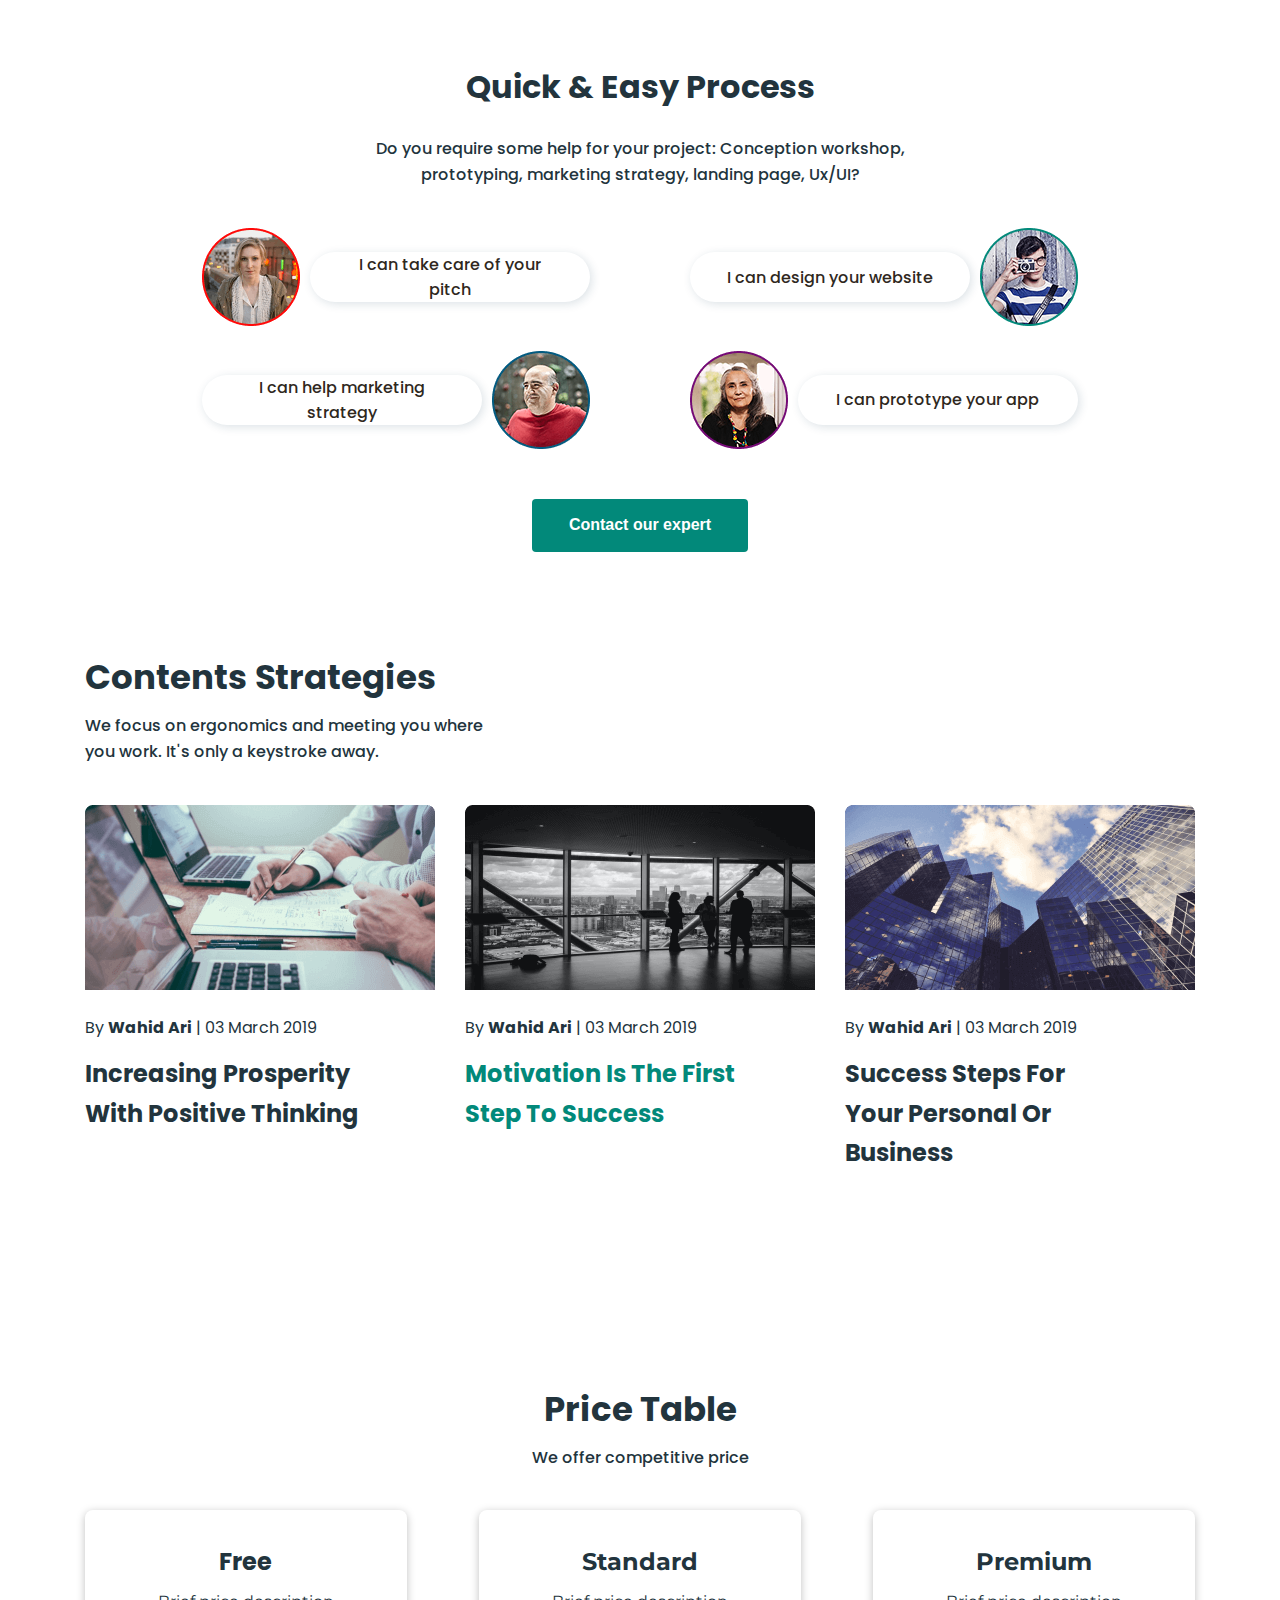
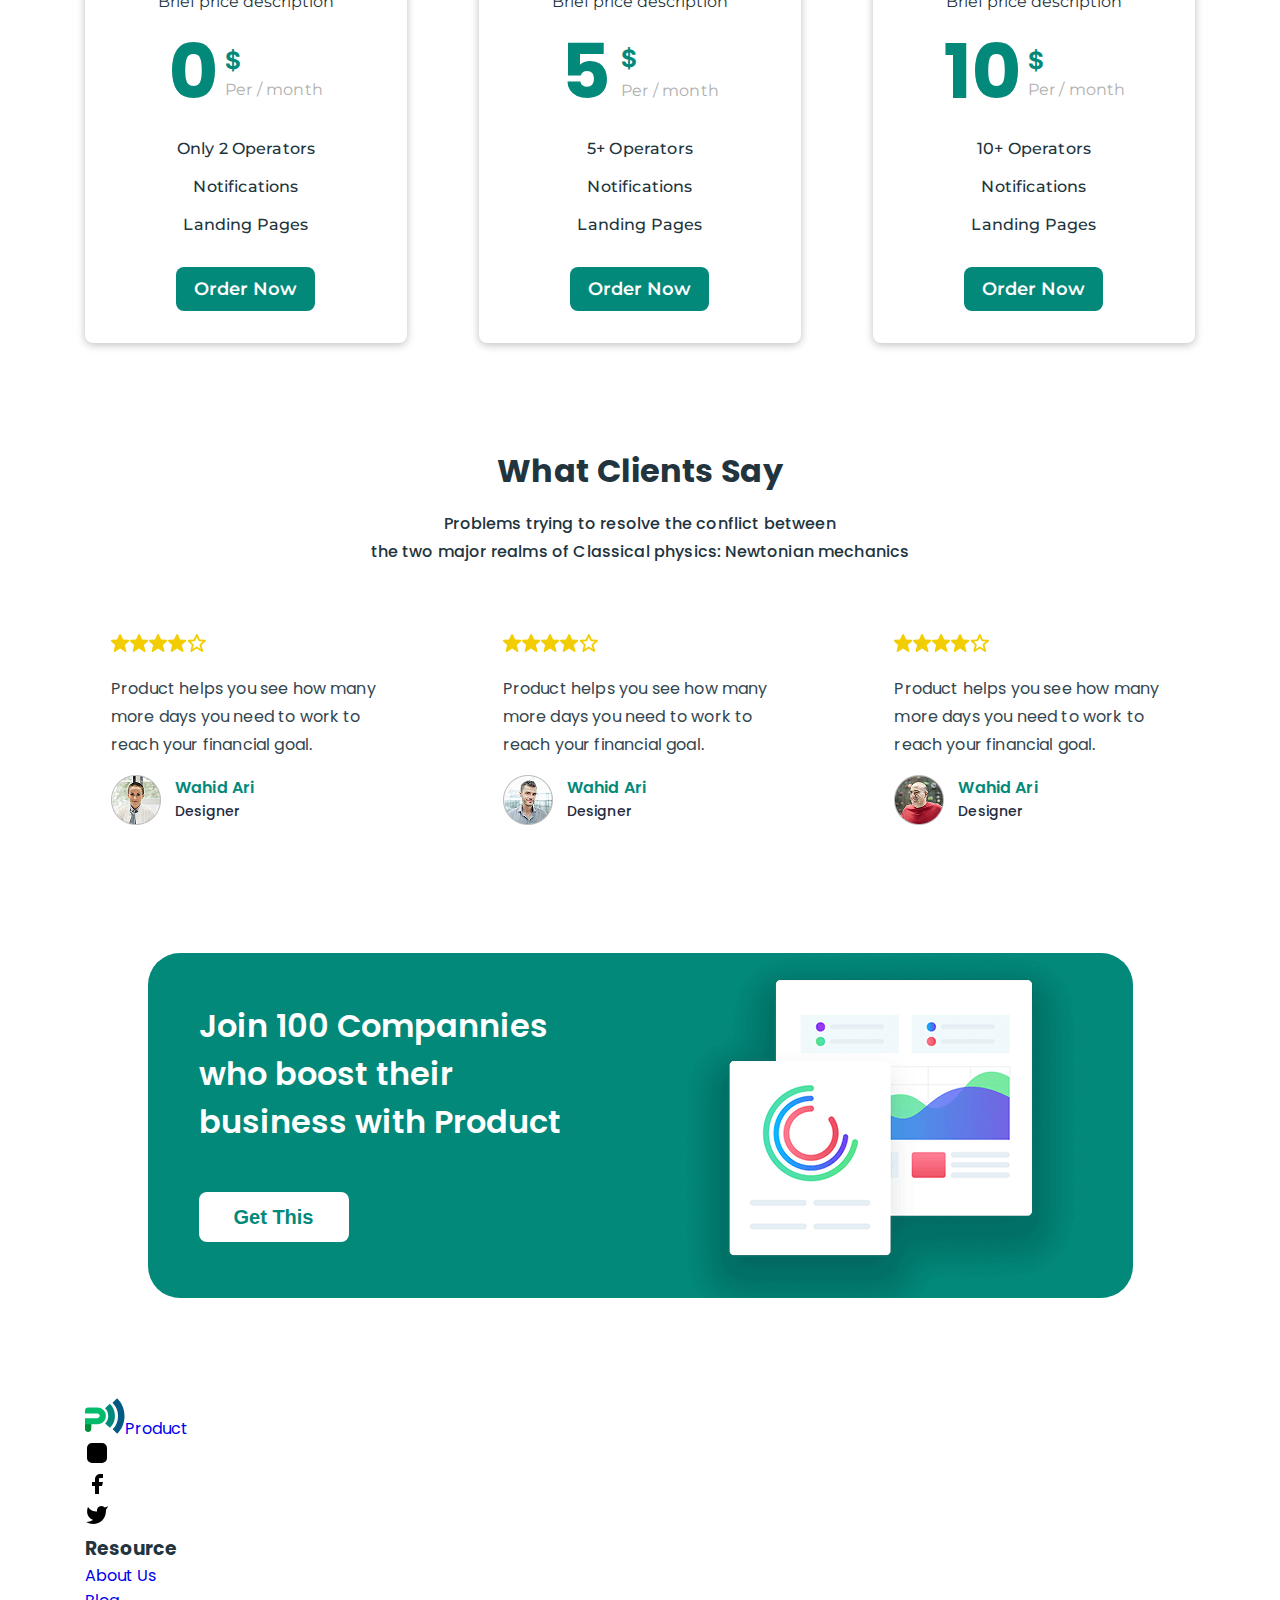
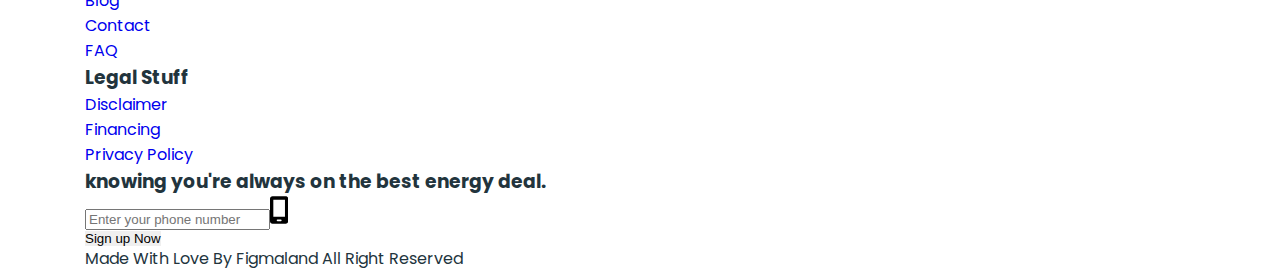
==== commit 30d2aeae: "13.14.25 final sec 10" ====
--- a/index.html
+++ b/index.html
@@ -634,8 +634,8 @@
       <div class="footer-container">
         <div class="footer-container-logo">
           <a href="./index.html" class="footer-link">
-            <svg class="icon-logo" width="32" height="29">
-              <use href="./images/icons.svg#icon-logo-mini"></use>
+            <svg class="icon-logo" width="40" height="36">
+              <use href="./images/icons.svg#icon-logo"></use>
             </svg>Product</a>
           <ul class="footer-list">
             <li>
--- a/css/style.css
+++ b/css/style.css
@@ -1107,6 +1107,9 @@
 }
 /* desktop */
 @media screen and (min-width: 1150px) {
+  .section-ten-wrapper-one {
+    max-width: 1025px;
+}
   .container-ten {
     flex-wrap: nowrap;
     justify-content: space-between;
@@ -1114,7 +1117,6 @@
   }
   .section-ten-wrapper-two {
     padding: 49px 0 56px 0;
-    max-width: 495px;
     gap: 46px;
     flex-direction: column;
     justify-content: space-between;
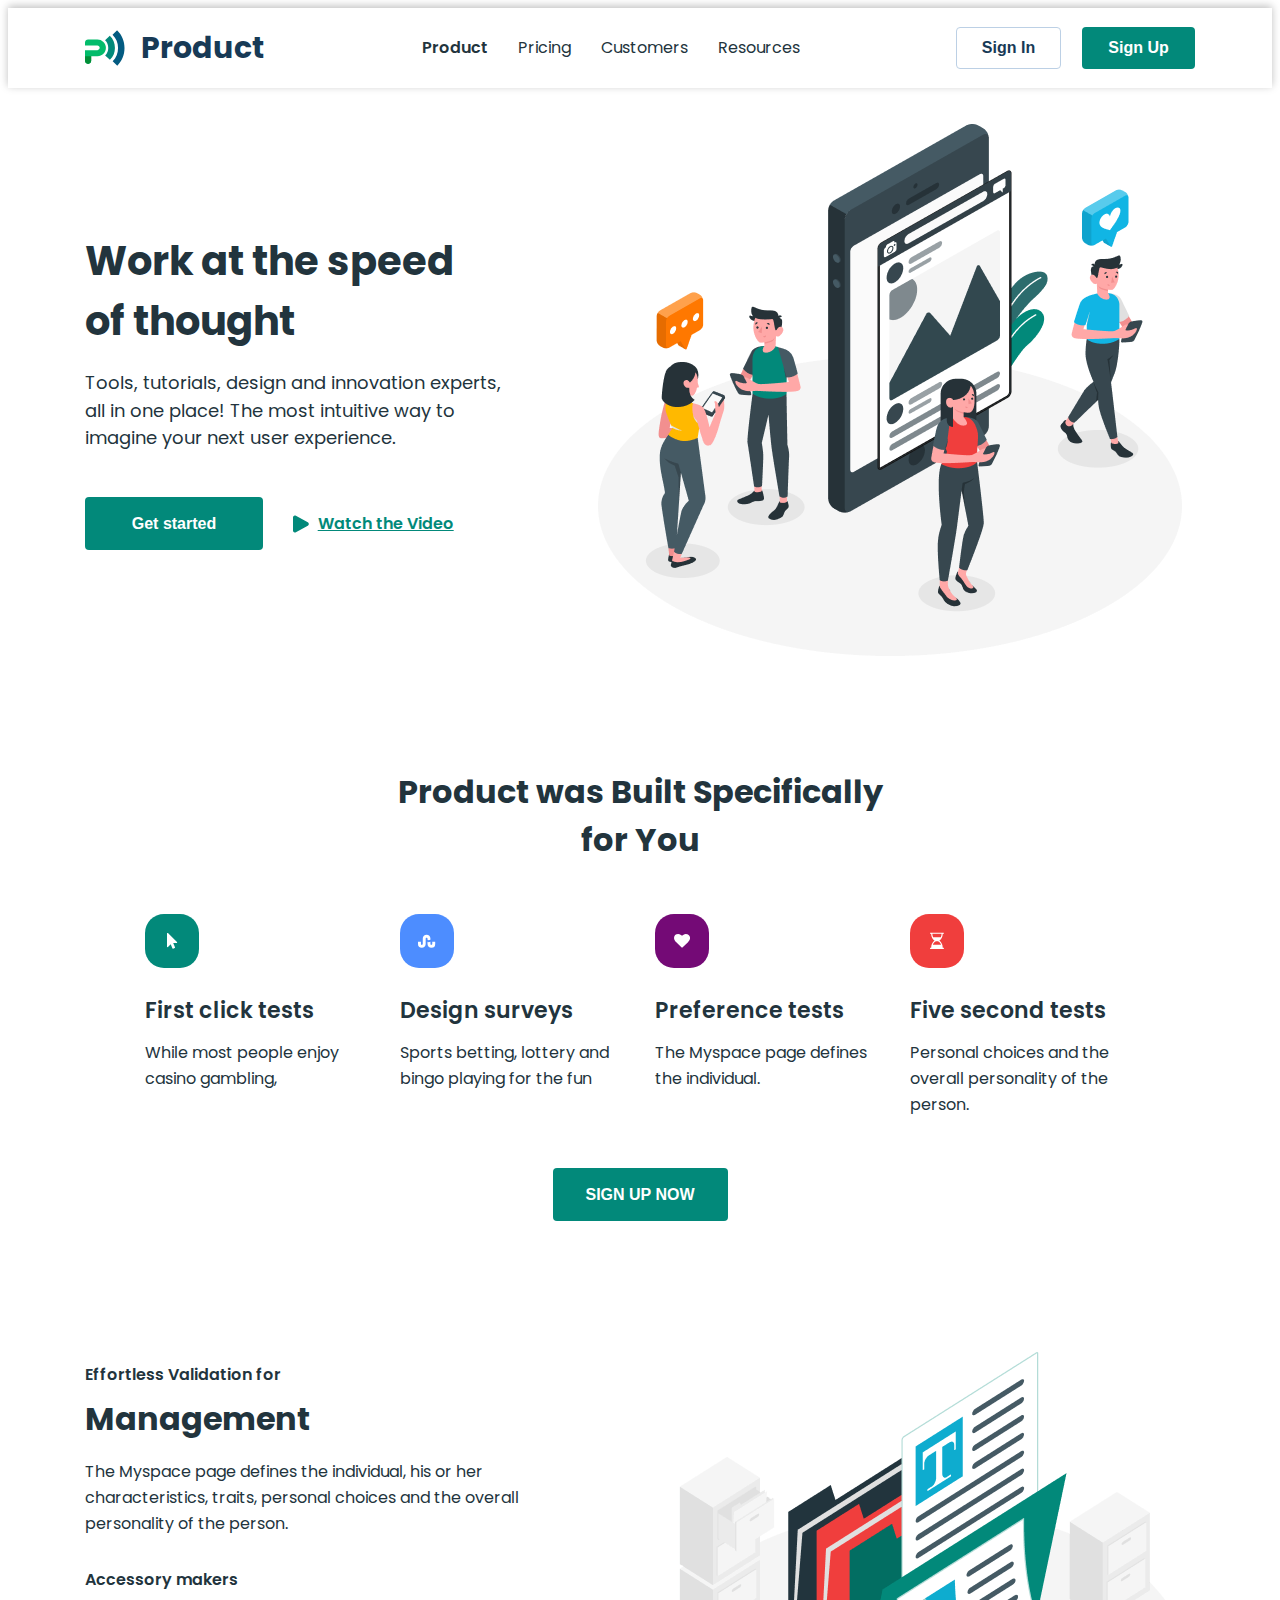
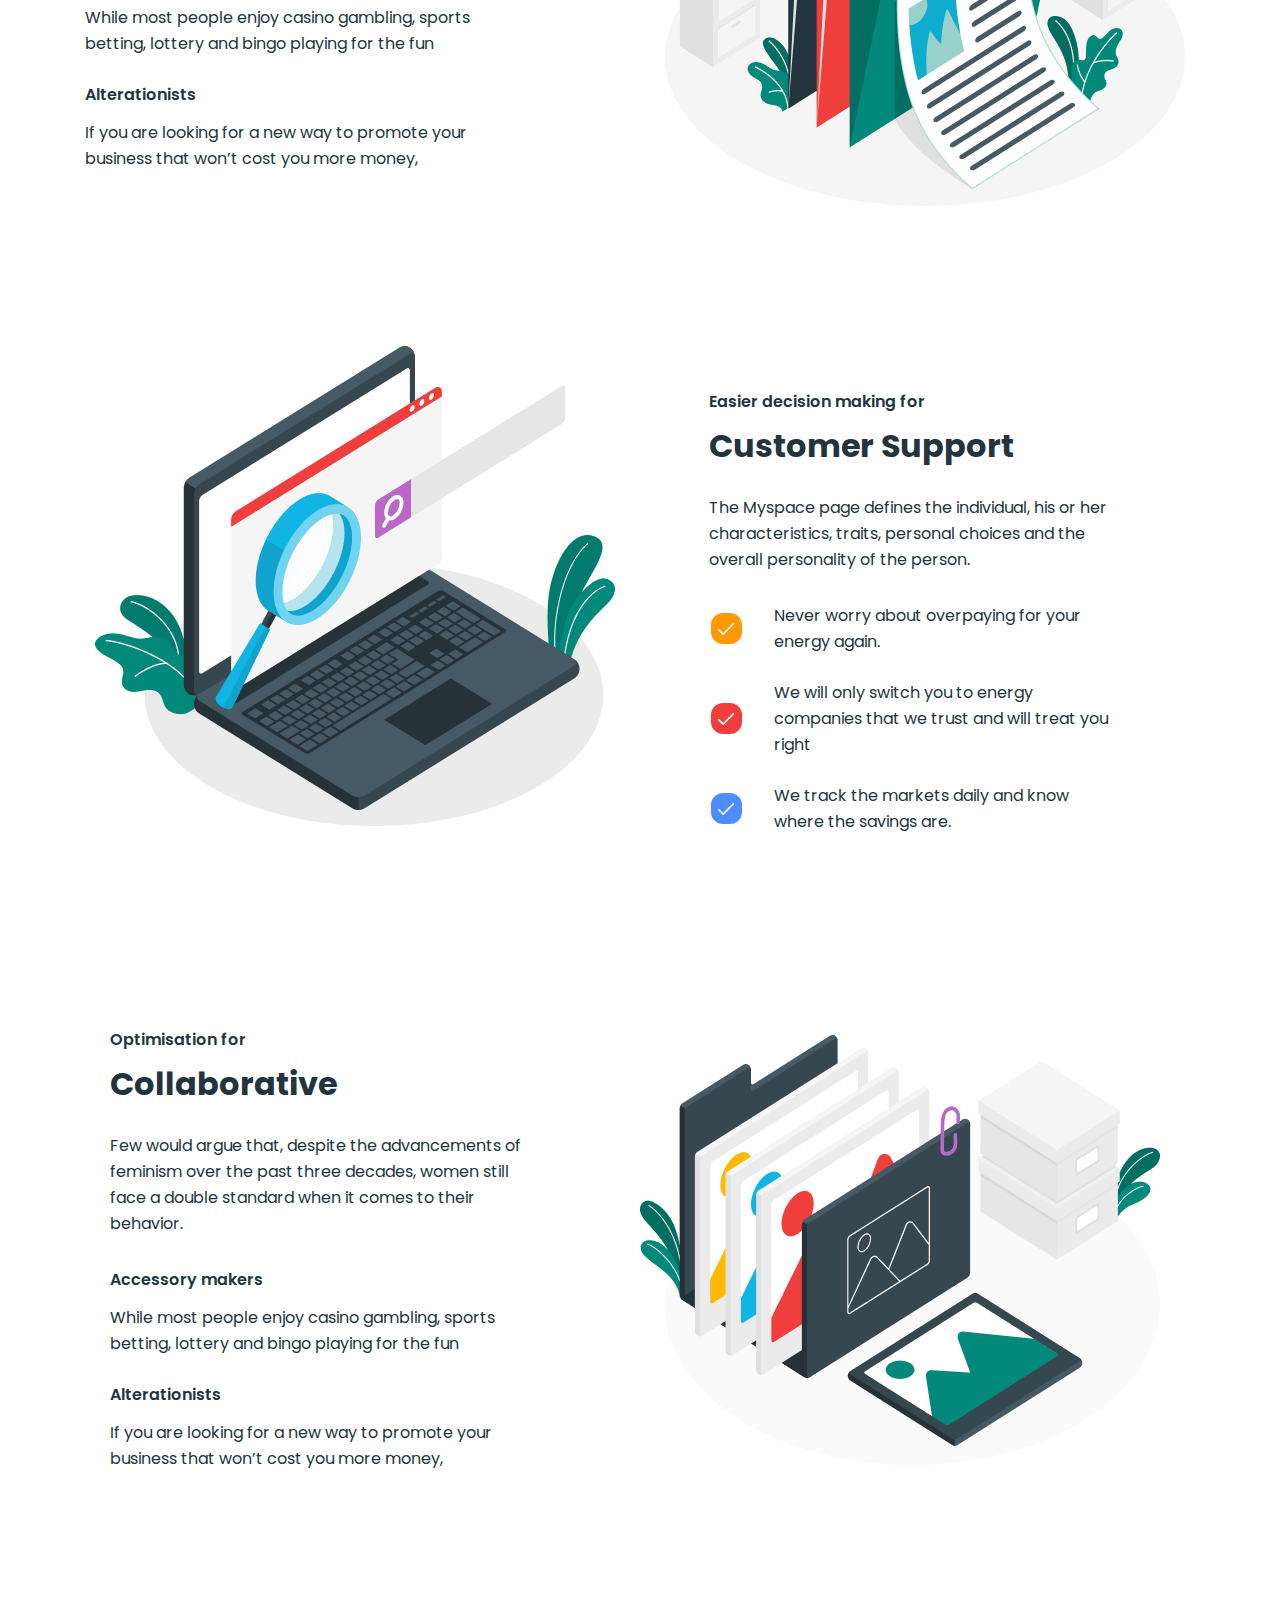
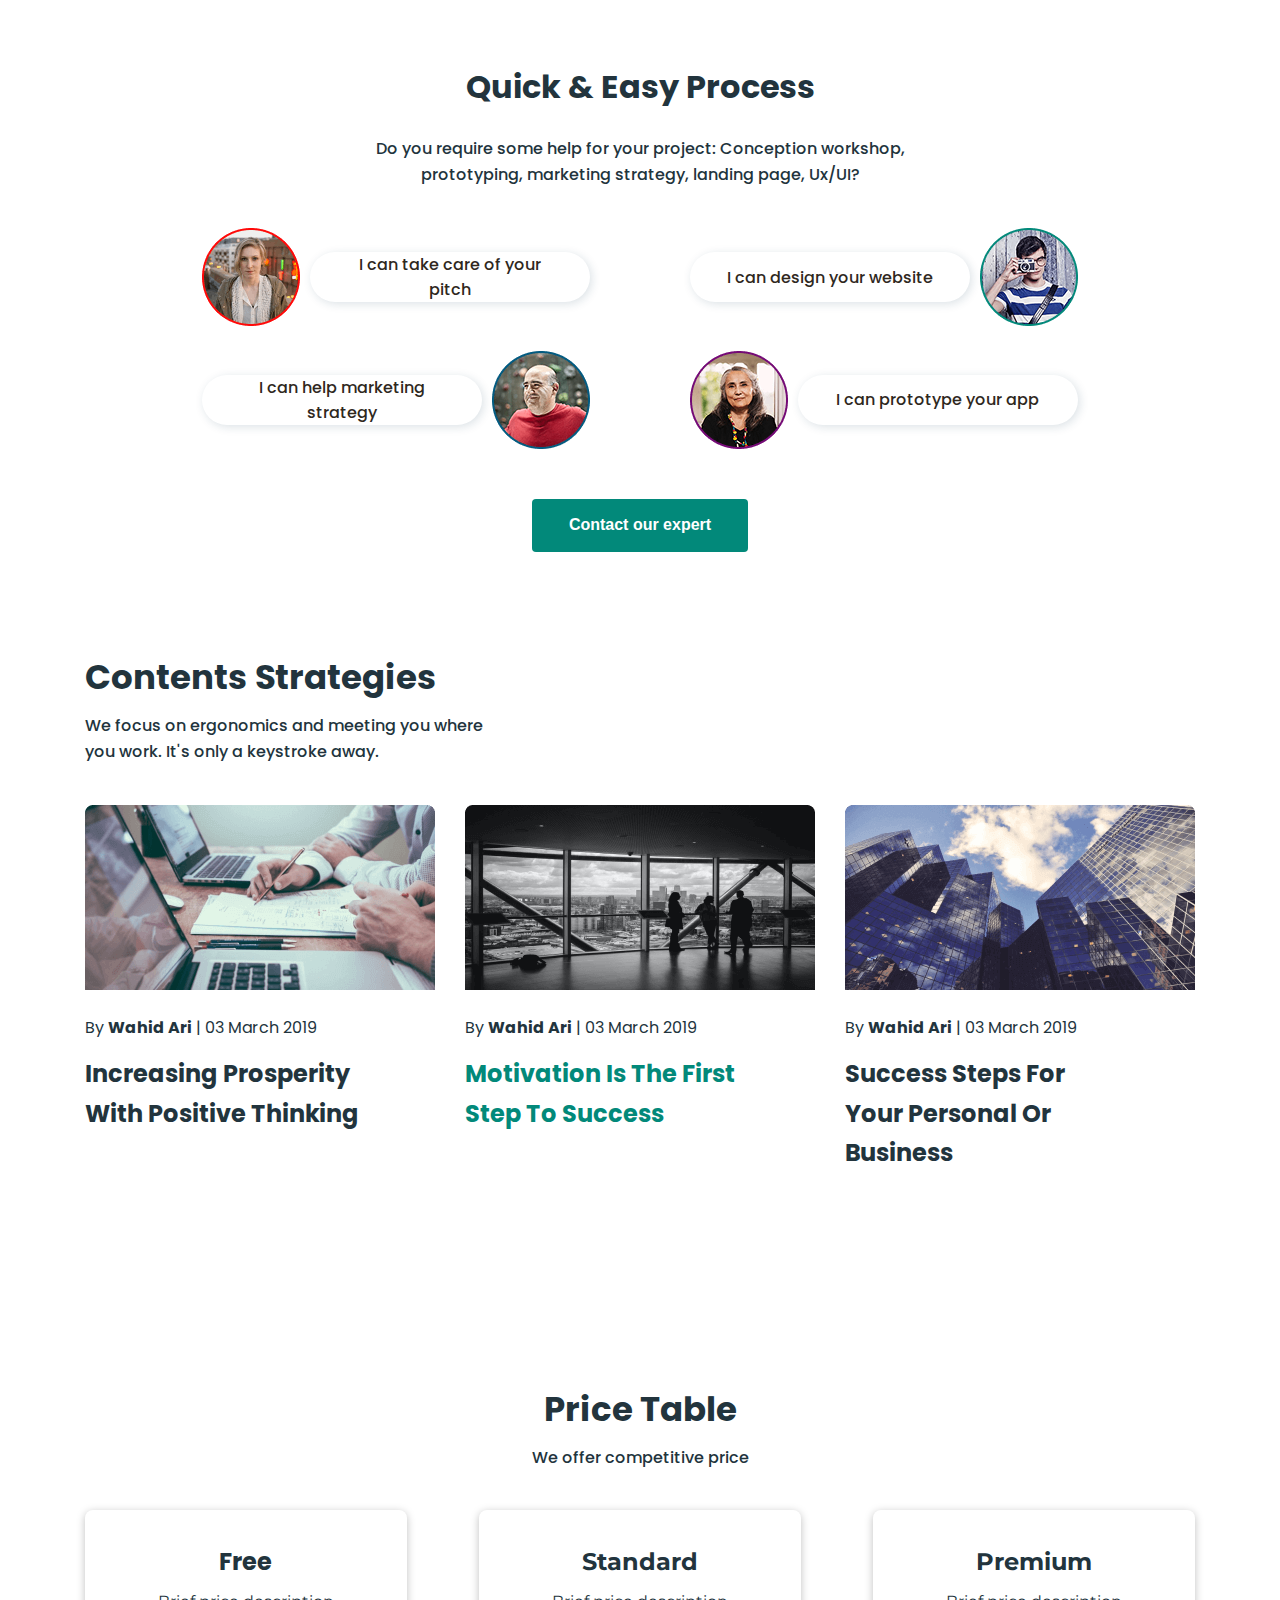
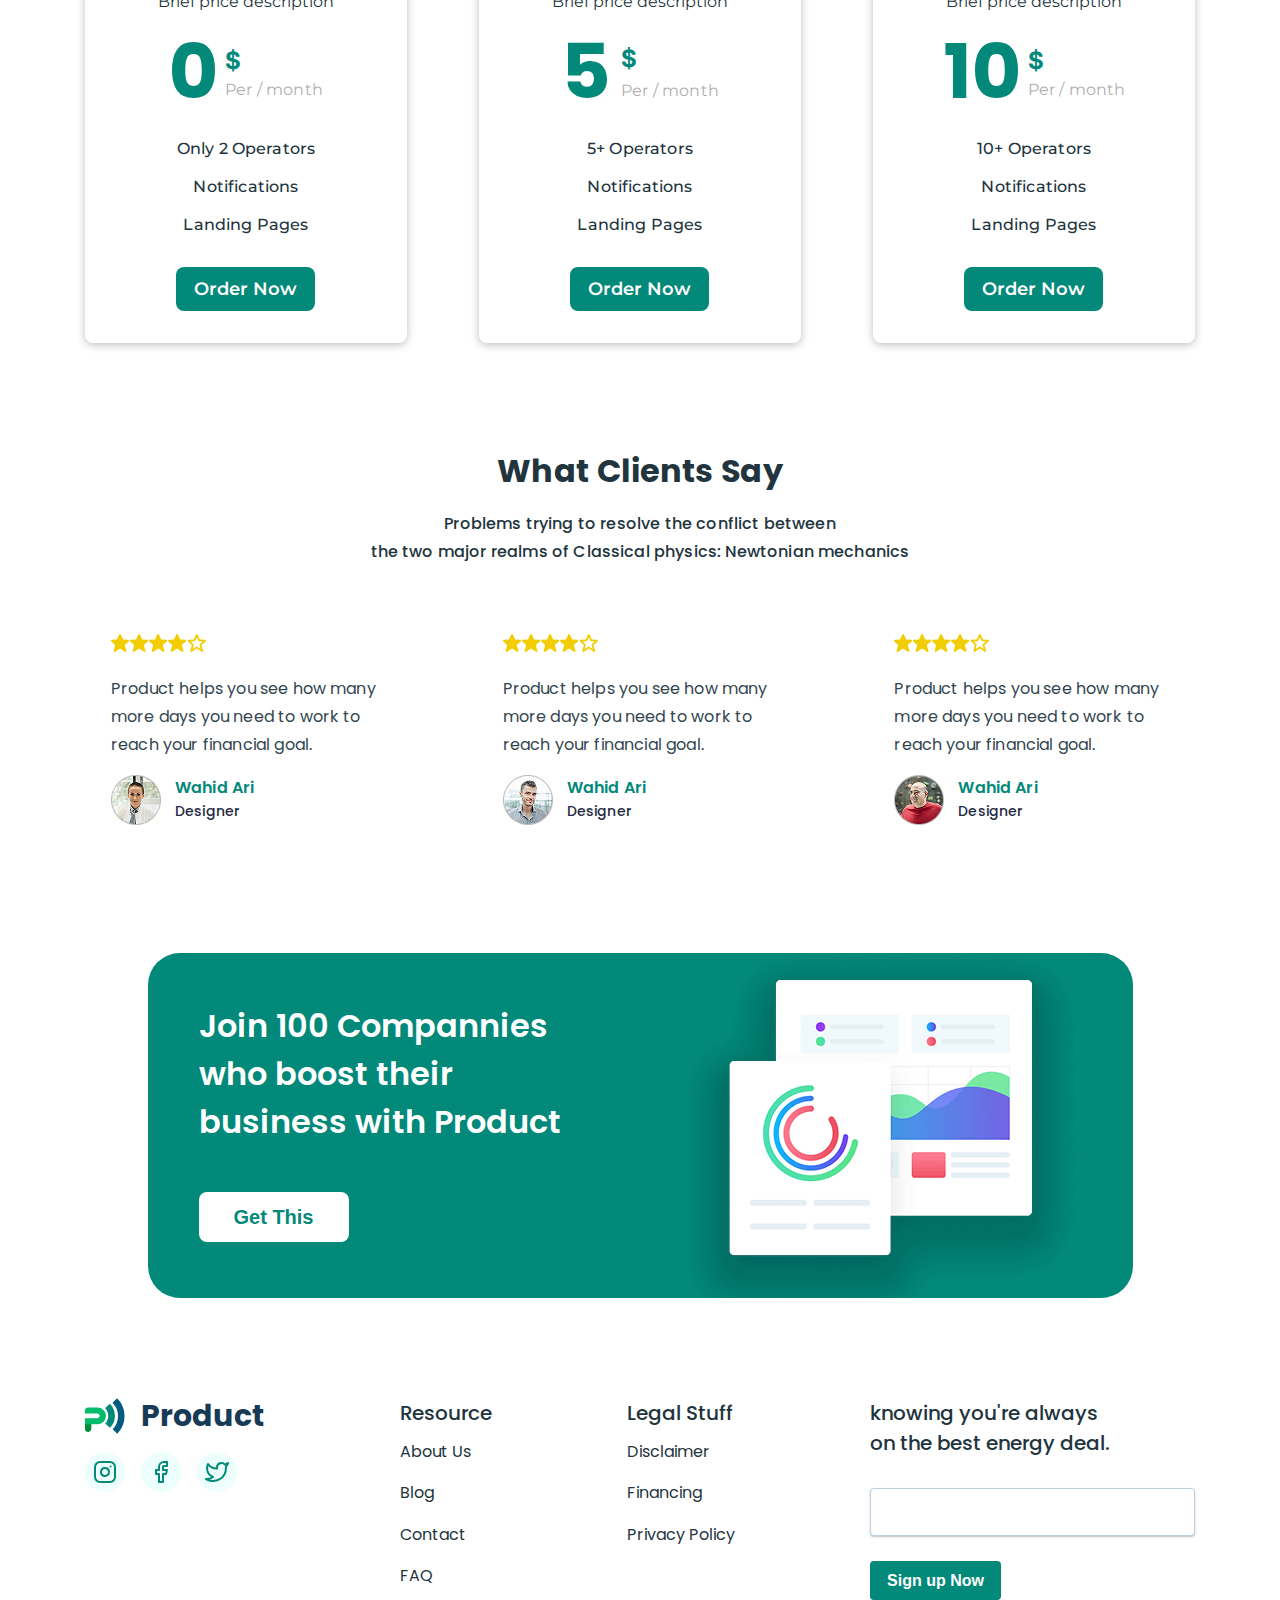
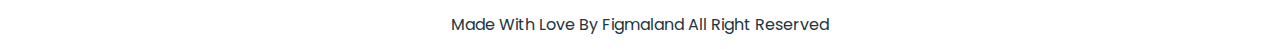
==== commit f4199fc9: "page product complete" ====
--- a/index.html
+++ b/index.html
@@ -76,11 +76,11 @@
         <div class="section-one-wrapper-three">
           <picture>
             <source srcset="
-                  ./images/product/hero.png 1x,
+                  ./images/product/hero.png    1x,
                   ./images/product/hero@2x.png 2x
                 " media="(min-width: 1150px)" />
             <source srcset="
-                  ./images/product/hero-mob.png 1x,
+                  ./images/product/hero-mob.png    1x,
                   ./images/product/hero-mob@2x.png 2x
                 " media="(min-width: 411px)" />
             <img src="./images/product/hero.png" alt="hero" />
@@ -160,9 +160,7 @@
           </p>
           <ul class="section-three-list">
             <li class="section-three-list-item">
-              <h3 class="section-three-item-title">
-                Accessory makers
-              </h3>
+              <h3 class="section-three-item-title">Accessory makers</h3>
               <p class="section-three-item-text">
                 While most people enjoy casino gambling, sports betting,
                 lottery and bingo playing for the fun
@@ -179,10 +177,14 @@
         </div>
         <div>
           <picture>
-            <source srcset="./images/product/management.png 1x, ./images/product/management@2x.png 2x"
-              media="(min-width: 1150px)" />
-            <source srcset="./images/product/management-mob.png 1x, ./images/product/management-mob@2x.png 2x"
-              media="(max-width: 1149px)" />
+            <source srcset="
+                  ./images/product/management.png    1x,
+                  ./images/product/management@2x.png 2x
+                " media="(min-width: 1150px)" />
+            <source srcset="
+                  ./images/product/management-mob.png    1x,
+                  ./images/product/management-mob@2x.png 2x
+                " media="(max-width: 1149px)" />
             <img src="./images/product/management.png" alt="management" />
           </picture>
         </div>
@@ -194,9 +196,16 @@
       <div class="container section-four-wrapper-one">
         <div class="section-four-picture">
           <picture>
-          <source srcset="./images/product/support.png 1x, ./images/product/support@2x.png 2x" media="(min-width: 1150px)">
-          <source srcset="./images/product/support-mob.png 1x, ./images/product/support-mob@2x.png 2x" media="(max-width: 1149px)">
-          <img src="./images/product/support.png" alt="support"/></picture>
+            <source srcset="
+                  ./images/product/support.png    1x,
+                  ./images/product/support@2x.png 2x
+                " media="(min-width: 1150px)" />
+            <source srcset="
+                  ./images/product/support-mob.png    1x,
+                  ./images/product/support-mob@2x.png 2x
+                " media="(max-width: 1149px)" />
+            <img src="./images/product/support.png" alt="support" />
+          </picture>
         </div>
         <div class="section-four-wrapper-two">
           <h2 class="section-four-title">
@@ -275,10 +284,19 @@
             </li>
           </ul>
         </div>
-        <div><picture>
-          <source srcset="./images/product/collaboration.png 1x, ./images/product/collaboration@2x.png" media="(min-width: 1150px)">
-          <source srcset="./images/product/collaboration-mob.png 1x, ./images/product/collaboration-mob@2x.png" media="(max-width: 1149px)">
-          <img src="./images/product/collaboration.png" alt="collaboration" width="540" height="500" /></picture></div>
+        <div>
+          <picture>
+            <source srcset="
+                  ./images/product/collaboration.png    1x,
+                  ./images/product/collaboration@2x.png
+                " media="(min-width: 1150px)" />
+            <source srcset="
+                  ./images/product/collaboration-mob.png    1x,
+                  ./images/product/collaboration-mob@2x.png
+                " media="(max-width: 1149px)" />
+            <img src="./images/product/collaboration.png" alt="collaboration" width="540" height="500" />
+          </picture>
+        </div>
       </div>
     </section>
     <!-- #endregion section five -->
@@ -293,9 +311,15 @@
         <ul class="section-six-list">
           <li class="section-six-list-item">
             <picture>
-              <source srcset="./images/product/avatar-one.png 1x, ./images/product/avatar-one@2x.png 2x" media="(min-width: 1150px)">
-              <source srcset="./images/product/avatar-one-mob.png 1x, ./images/product/avatar-one-mob@2x.png 2x" media="(max-width: 1149px)">
-              <img src="./images/product/avatar-one.png" alt="avatar"/>
+              <source srcset="
+                    ./images/product/avatar-one.png    1x,
+                    ./images/product/avatar-one@2x.png 2x
+                  " media="(min-width: 1150px)" />
+              <source srcset="
+                    ./images/product/avatar-one-mob.png    1x,
+                    ./images/product/avatar-one-mob@2x.png 2x
+                  " media="(max-width: 1149px)" />
+              <img src="./images/product/avatar-one.png" alt="avatar" />
             </picture>
             <div class="section-six-list-item-wrapper">
               <p class="section-six-list-item-text">
@@ -305,37 +329,58 @@
           </li>
           <li class="section-six-list-item">
             <picture>
-              <source srcset="./images/product/avatar-two.png 1x, ./images/product/avatar-two@2x.png 2x" media="(min-width: 1150px)">
-              <source srcset="./images/product/avatar-two-mob.png 1x, ./images/product/avatar-two-mob@2x.png 2x" media="(max-width: 1149px)">
-              <img src="./images/product/avatar-two.png" alt="avatar"/>
+              <source srcset="
+                    ./images/product/avatar-two.png    1x,
+                    ./images/product/avatar-two@2x.png 2x
+                  " media="(min-width: 1150px)" />
+              <source srcset="
+                    ./images/product/avatar-two-mob.png    1x,
+                    ./images/product/avatar-two-mob@2x.png 2x
+                  " media="(max-width: 1149px)" />
+              <img src="./images/product/avatar-two.png" alt="avatar" />
             </picture>
-          <div class="section-six-list-item-wrapper">
+            <div class="section-six-list-item-wrapper">
               <p class="section-six-list-item-text">
                 I can design your website
               </p>
-          </div>
+            </div>
           </li>
           <li class="section-six-list-item">
             <picture>
-              <source srcset="./images/product/avatar-three.png 1x, ./images/product/avatar-three@2x.png 2x" media="(min-width: 1150px)">
-              <source srcset="./images/product/avatar-three-mob.png 1x, ./images/product/avatar-three-mob@2x.png 2x" media="(max-width: 1149px)">
-              <img src="./images/product/avatar-three.png" alt="avatar"/>
+              <source srcset="
+                    ./images/product/avatar-three.png    1x,
+                    ./images/product/avatar-three@2x.png 2x
+                  " media="(min-width: 1150px)" />
+              <source srcset="
+                    ./images/product/avatar-three-mob.png    1x,
+                    ./images/product/avatar-three-mob@2x.png 2x
+                  " media="(max-width: 1149px)" />
+              <img src="./images/product/avatar-three.png" alt="avatar" />
             </picture>
-           <div class="section-six-list-item-wrapper">
+            <div class="section-six-list-item-wrapper">
               <p class="section-six-list-item-text">
                 I can help marketing strategy
               </p>
-           </div>
+            </div>
           </li>
           <li class="section-six-list-item">
             <picture>
-              <source srcset="./images/product/avatar-four.png 1x, ./images/product/avatar-four@2x.png 2x" media="(min-width: 1150px)">
-              <source srcset="./images/product/avatar-four-mob.png 1x, ./images/product/avatar-four-mob@2x.png 2x" media="(max-width: 1149px)">
-              <img src="./images/product/avatar-four.png" alt="avatar"/>
+              <source srcset="
+                    ./images/product/avatar-four.png    1x,
+                    ./images/product/avatar-four@2x.png 2x
+                  " media="(min-width: 1150px)" />
+              <source srcset="
+                    ./images/product/avatar-four-mob.png    1x,
+                    ./images/product/avatar-four-mob@2x.png 2x
+                  " media="(max-width: 1149px)" />
+              <img src="./images/product/avatar-four.png" alt="avatar" />
             </picture>
-            <div class="section-six-list-item-wrapper"><p class="section-six-list-item-text">I can prototype your app</p></div>
-          </li>
-         
+            <div class="section-six-list-item-wrapper">
+              <p class="section-six-list-item-text">
+                I can prototype your app
+              </p>
+            </div>
+          </li>
         </ul>
         <button type="button" class="section-six-btn">
           Contact our expert
@@ -354,8 +399,16 @@
         <ul class="section-seven-list">
           <li class="section-seven-list-item">
             <picture>
-              <source srcset="./images/product/notepads.png 1x, ./images/product/notepads@2x.png 2x" media="(min-width: 1150px)">
-              <source srcset="./images/product/notepads-mob.png 1x, ./images/product/notepads-mob@2x.png 2x" media="(max-width: 1149px)"><img src="./images/product/notepads.png" alt="notepads" /></picture>
+              <source srcset="
+                    ./images/product/notepads.png    1x,
+                    ./images/product/notepads@2x.png 2x
+                  " media="(min-width: 1150px)" />
+              <source srcset="
+                    ./images/product/notepads-mob.png    1x,
+                    ./images/product/notepads-mob@2x.png 2x
+                  " media="(max-width: 1149px)" />
+              <img src="./images/product/notepads.png" alt="notepads" />
+            </picture>
             <div class="section-seven-wrapper-one">
               <p class="section-seven-list-item-text">
                 By <span class="section-seven-span">Wahid Ari</span> | 03
@@ -368,8 +421,16 @@
           </li>
           <li class="section-seven-list-item">
             <picture>
-              <source srcset="./images/product/people.png 1x, ./images/product/people@2x.png 2x" media="(min-width: 1150px)">
-              <source srcset="./images/product/people-mob.png 1x, ./images/product/people-mob@2x.png" media="(max-width: 1149px)"><img src="./images/product/people.png" alt="people" /></picture>
+              <source srcset="
+                    ./images/product/people.png    1x,
+                    ./images/product/people@2x.png 2x
+                  " media="(min-width: 1150px)" />
+              <source srcset="
+                    ./images/product/people-mob.png    1x,
+                    ./images/product/people-mob@2x.png
+                  " media="(max-width: 1149px)" />
+              <img src="./images/product/people.png" alt="people" />
+            </picture>
             <div class="section-seven-wrapper-one">
               <p class="section-seven-list-item-text">
                 By <span class="section-seven-span">Wahid Ari</span> | 03
@@ -382,8 +443,16 @@
           </li>
           <li class="section-seven-list-item">
             <picture>
-              <source srcset="./images/product/buildings.png 1x, ./images/product/buildings@2x.png 2x" media="(min-width: 1150px)">
-              <source srcset="./images/product/buildings-mob.png 1x, ./images/product/buildings-mob@2x.png" media="(max-width: 1149px)"><img src="./images/product/buildings.png" alt="buildings" /></picture>
+              <source srcset="
+                    ./images/product/buildings.png    1x,
+                    ./images/product/buildings@2x.png 2x
+                  " media="(min-width: 1150px)" />
+              <source srcset="
+                    ./images/product/buildings-mob.png    1x,
+                    ./images/product/buildings-mob@2x.png
+                  " media="(max-width: 1149px)" />
+              <img src="./images/product/buildings.png" alt="buildings" />
+            </picture>
 
             <div class="section-seven-wrapper-one">
               <p class="section-seven-list-item-text">
@@ -520,7 +589,10 @@
               reach your financial goal.
             </p>
             <div class="section-nine-list-container">
-              <img srcset="./images/product/ellipse-one.png 1x, ./images/product/ellipse-one@2x.png 2x" src="./images/product/ellipse-one.png" alt="phto-designer"/>
+              <img srcset="
+                    ./images/product/ellipse-one.png    1x,
+                    ./images/product/ellipse-one@2x.png 2x
+                  " src="./images/product/ellipse-one.png" alt="phto-designer" />
               <div>
                 <h3 class="section-nine-list-subtitle">Wahid Ari</h3>
                 <p class="section-nine-list-subtext">Designer</p>
@@ -560,7 +632,10 @@
               reach your financial goal.
             </p>
             <div class="section-nine-list-container">
-              <img srcset="./images/product/ellipse-two.png 1x, ./images/product/ellipse-two@2x.png 2x" src="./images/product/ellipse-two.png" alt="phto-designer"/>
+              <img srcset="
+                    ./images/product/ellipse-two.png    1x,
+                    ./images/product/ellipse-two@2x.png 2x
+                  " src="./images/product/ellipse-two.png" alt="phto-designer" />
               <div>
                 <h3 class="section-nine-list-subtitle">Wahid Ari</h3>
                 <p class="section-nine-list-subtext">Designer</p>
@@ -600,7 +675,10 @@
               reach your financial goal.
             </p>
             <div class="section-nine-list-container">
-              <img srcset="./images/product/ellipse-three.png 1x, ./images/product/ellipse-three@2x.png 2x" src="./images/product/ellipse-three.png" alt="phto-designer"/>
+              <img srcset="
+                    ./images/product/ellipse-three.png    1x,
+                    ./images/product/ellipse-three@2x.png 2x
+                  " src="./images/product/ellipse-three.png" alt="phto-designer" />
               <div>
                 <h3 class="section-nine-list-subtitle">Wahid Ari</h3>
                 <p class="section-nine-list-subtext">Designer</p>
@@ -613,17 +691,21 @@
     <!-- #endregion section nine -->
     <!-- #region section ten-->
     <section class="section-ten">
-        <div class="container section-ten-wrapper-one">
-          <div class="container-ten">
-            <h2 class="visually-hidden">Hidden heading section</h2>
-            <div class="section-ten-wrapper-two">
-              <h3 class="section-ten-title">Join 100 Compannies who boost their business with Product
-              </h3>
-              <button type="button" class="section-ten-btn">Get This</button>
-            </div>
-            <img srcset="./images/product/screen-product.png 1x, ./images/product/screen-product@2x.png 2x" src="./images/product/screen-product.png" alt="screen"/>
+      <div class="container section-ten-wrapper-one">
+        <div class="container-ten">
+          <h2 class="visually-hidden">Hidden heading section</h2>
+          <div class="section-ten-wrapper-two">
+            <h3 class="section-ten-title">
+              Join 100 Compannies who boost their business with Product
+            </h3>
+            <button type="button" class="section-ten-btn">Get This</button>
           </div>
-        </div>
+          <img srcset="
+                ./images/product/screen-product.png    1x,
+                ./images/product/screen-product@2x.png 2x
+              " src="./images/product/screen-product.png" alt="screen" />
+        </div>
+      </div>
     </section>
     <!-- #endregion section ten -->
   </main>
@@ -633,7 +715,9 @@
     <div class="container">
       <div class="footer-container">
         <div class="footer-container-logo">
-          <a href="./index.html" class="footer-link">
+          <a href="./index.html" class="footer-link"><svg class="icon-logo-mini" width="32" height="30">
+              <use href="./images/icons.svg#icon-logo-mini"></use>
+            </svg>
             <svg class="icon-logo" width="40" height="36">
               <use href="./images/icons.svg#icon-logo"></use>
             </svg>Product</a>
@@ -661,22 +745,25 @@
             </li>
           </ul>
         </div>
+        <ul class="footer-container-resource-legal-list">
+          <li>
+            <h3 class="footer-container-item-title">Resource</h3>
+          </li>
+          <li>
+            <a href="#" class="footer-container-item-link">About Us</a>
+          </li>
+          <li><a href="#" class="footer-container-item-link">Blog</a></li>
+          <li>
+            <a href="#" class="footer-container-item-link">Contact</a>
+          </li>
+          <li><a href="#" class="footer-container-item-link">FAQ</a></li>
+        </ul>
+
         <div class="footer-container-resource-legal">
-          <h3 class="footer-container-item-title">Resource</h3>
-          <ul>
+          <ul class="footer-container-resource-legal-list">
             <li>
-              <a href="#" class="footer-container-item-link">About Us</a>
-            </li>
-            <li><a href="#" class="footer-container-item-link">Blog</a></li>
-            <li>
-              <a href="#" class="footer-container-item-link">Contact</a>
-            </li>
-            <li><a href="#" class="footer-container-item-link">FAQ</a></li>
-          </ul>
-        </div>
-        <div class="footer-container-resource-legal">
-          <h3 class="footer-container-item-title">Legal Stuff</h3>
-          <ul>
+              <h3 class="footer-container-item-title">Legal Stuff</h3>
+            </li>
             <li>
               <a href="#" class="footer-container-item-link">Disclaimer</a>
             </li>
@@ -701,8 +788,13 @@
           <button type="submit" class="footer-form-btn">Sign up Now</button>
         </form>
       </div>
-      <p class="footer-end-text">
-        Made With Love By Figmaland All Right Reserved
+      <div class="footer-end-text-wrapper">
+        <p class="footer-end-text-one">
+          Made With Love By Figmaland All Right Reserved
+        </p>
+        <div class="footer-end-text-two">
+          Made With Love By Product All Right Reserved
+      </div>
       </p>
     </div>
   </footer>
--- a/css/style.css
+++ b/css/style.css
@@ -103,10 +103,6 @@
 @media screen and (min-width: 1150px) {
   .btn-mobile-menu {
     display: none;
-  }
-  .header-flex {
-    padding: 0 20px;
-    width: 100%;
   }
 
   .link-header {
@@ -810,13 +806,14 @@
   flex-direction: column;
   align-items: center;
   justify-content: space-between;
+  transition: background-color 300ms cubic-bezier(0.4, 0, 0.2, 1);
 }
 .section-eight-list-title {
   font-weight: 700;
   font-size: 24px;
   line-height: 1.66;
   text-align: center;
-  /* margin-bottom: 8px; */
+  transition: color 300ms cubic-bezier(0.4, 0, 0.2, 1);
 }
 
 .section-eight-list-text {
@@ -824,7 +821,7 @@
   font-weight: 400;
   font-size: 16px;
   line-height: 2.5;
-  /* margin-bottom: 16px; */
+  transition: color 300ms cubic-bezier(0.4, 0, 0.2, 1);
 }
 .section-eight-list-container {
   display: flex;
@@ -850,6 +847,7 @@
   line-height: 1.25;
   letter-spacing: 0em;
   color: #02897a;
+  transition: color 300ms cubic-bezier(0.4, 0, 0.2, 1);
 }
 .section-eight-list-subtitle {
   font-weight: 700;
@@ -858,6 +856,7 @@
   letter-spacing: 0em;
   text-align: center;
   color: #02897a;
+  transition: color 300ms cubic-bezier(0.4, 0, 0.2, 1);
 }
 
 .section-eight-list-subtext {
@@ -866,6 +865,7 @@
   line-height: 1.19;
   letter-spacing: 0.01em;
   color: #afafaf;
+  transition: color 300ms cubic-bezier(0.4, 0, 0.2, 1);
 }
 .section-eight-endlist {
   display: flex;
@@ -881,6 +881,7 @@
   font-size: 16px;
   line-height: 1.38;
   letter-spacing: 0.01em;
+  transition: color 300ms cubic-bezier(0.4, 0, 0.2, 1);
 }
 .section-eight-btn {
   font-family: 'Montserrat', sans-serif;
@@ -891,6 +892,8 @@
   font-weight: 600;
   font-size: 18px;
   color: #fff;
+  transition: color 300ms cubic-bezier(0.4, 0, 0.2, 1),
+    background-color 300ms cubic-bezier(0.4, 0, 0.2, 1);
 }
 .section-eight-list-item:hover,
 .section-eight-list-item:focus {
@@ -1109,7 +1112,7 @@
 @media screen and (min-width: 1150px) {
   .section-ten-wrapper-one {
     max-width: 1025px;
-}
+  }
   .container-ten {
     flex-wrap: nowrap;
     justify-content: space-between;
@@ -1128,4 +1131,187 @@
 /* #endregion section ten */
 
 /*#region footer*/
+
+.footer-container {
+  display: flex;
+  flex-direction: column;
+  gap: 32px;
+  justify-content: space-between;
+  align-items: center;
+}
+.footer-link {
+  display: flex;
+  align-items: center;
+  gap: 16px;
+  font-weight: 700;
+  font-size: 30px;
+  line-height: 0.93;
+  color: #173a56;
+}
+.footer-container-logo {
+  display: flex;
+  flex-direction: column;
+  gap: 25px;
+  align-items: flex-start;
+}
+.icon-footer {
+  fill: transparent;
+  stroke-width: 2px;
+  stroke: #02897a;
+}
+.footer-link-icon {
+  width: 40px;
+  height: 40px;
+  background-color: #edfffc;
+  border-radius: 100%;
+  display: flex;
+  justify-content: center;
+  align-items: center;
+}
+
+.icon-logo {
+  display: none;
+}
+
+.footer-list {
+  display: flex;
+  gap: 16px;
+}
+.footer-container-resource-legal-list {
+  display: flex;
+  gap: 6px;
+  flex-direction: column;
+  align-items: center;
+}
+.footer-container-item-title {
+  font-weight: 500;
+  font-size: 20px;
+  line-height: 1.5;
+}
+.footer-container-item-link {
+  font-weight: 400;
+  font-size: 16px;
+  line-height: 2.19;
+  color: inherit;
+}
+.footer-form {
+  display: flex;
+  flex-direction: column;
+  align-items: center;
+}
+.footer-container-form-title {
+  max-width: 250px;
+  font-weight: 500;
+  font-size: 20px;
+  line-height: 1.5;
+  text-align: center;
+  margin-bottom: 34px;
+}
+.footer-form-input-wrapper {
+  position: relative;
+  margin-bottom: 21px;
+}
+.icon-mobile-phone {
+  display: none;
+}
+.footer-form-input {
+  outline: transparent;
+  width: 325px;
+  height: 48px;
+  background-color: #fff;
+  border: 1px solid #bcd0e5;
+  border-radius: 4px;
+  box-shadow: 0 1px 2px 0 rgba(0, 0, 0, 0.25);
+}
+.footer-form-input::placeholder {
+  opacity: 0;
+}
+.footer-form-btn {
+  border-radius: 4px;
+  width: 131px;
+  height: 39px;
+  background-color: #02897a;
+  font-weight: 700;
+  font-size: 16px;
+  color: #fff;
+}
+.footer-end-text-one,
+.footer-end-text-two {
+  text-align: center;
+  font-weight: 400;
+  font-size: 16px;
+  line-height: 1.88;
+}
+.footer-end-text-wrapper {
+  margin-top: 44px;
+}
+.footer-end-text-one {
+  display: none;
+}
+
+/* desktop */
+@media screen and (min-width: 1150px) {
+  .footer-container {
+    width: 100%;
+    gap: 0;
+    flex-direction: row;
+    align-items: flex-start;
+    justify-content: space-between;
+  }
+  .icon-logo {
+    display: block;
+  }
+  .icon-logo-mini {
+    display: none;
+  }
+  .footer-container-logo {
+    gap: 18px;
+    margin-right: auto;
+  }
+  .footer-container-form-title {
+    margin-bottom: 30px;
+  }
+  .footer-container-resource-legal-list {
+    align-items: flex-start;
+    margin-right: auto;
+  }
+  .footer-form {
+    align-items: flex-start;
+    max-width: 325px;
+    margin-left: auto;
+  }
+  .footer-container-form-title {
+    max-width: 250px;
+    text-align: start;
+    margin-bottom: 30px;
+  }
+  .footer-form-input-wrapper {
+    margin-bottom: 25px;
+  }
+  .icon-mobile-phone {
+    position: absolute;
+    left: 12px;
+    top: 50%;
+    transform: translateY(-50%);
+    fill: #02897a;
+  }
+  .footer-form-input {
+    padding: 10px 42px;
+  }
+  .footer-form-input::placeholder {
+    font-weight: 400;
+    font-size: 16px;
+    line-height: 1.75;
+    color: #02897a;
+  }
+  .footer-end-text-wrapper {
+    margin-top: 10px;
+  }
+  .footer-end-text-one {
+    display: block;
+  }
+  .footer-end-text-two {
+    display: none;
+  }
+}
 /*#endregion footer*/
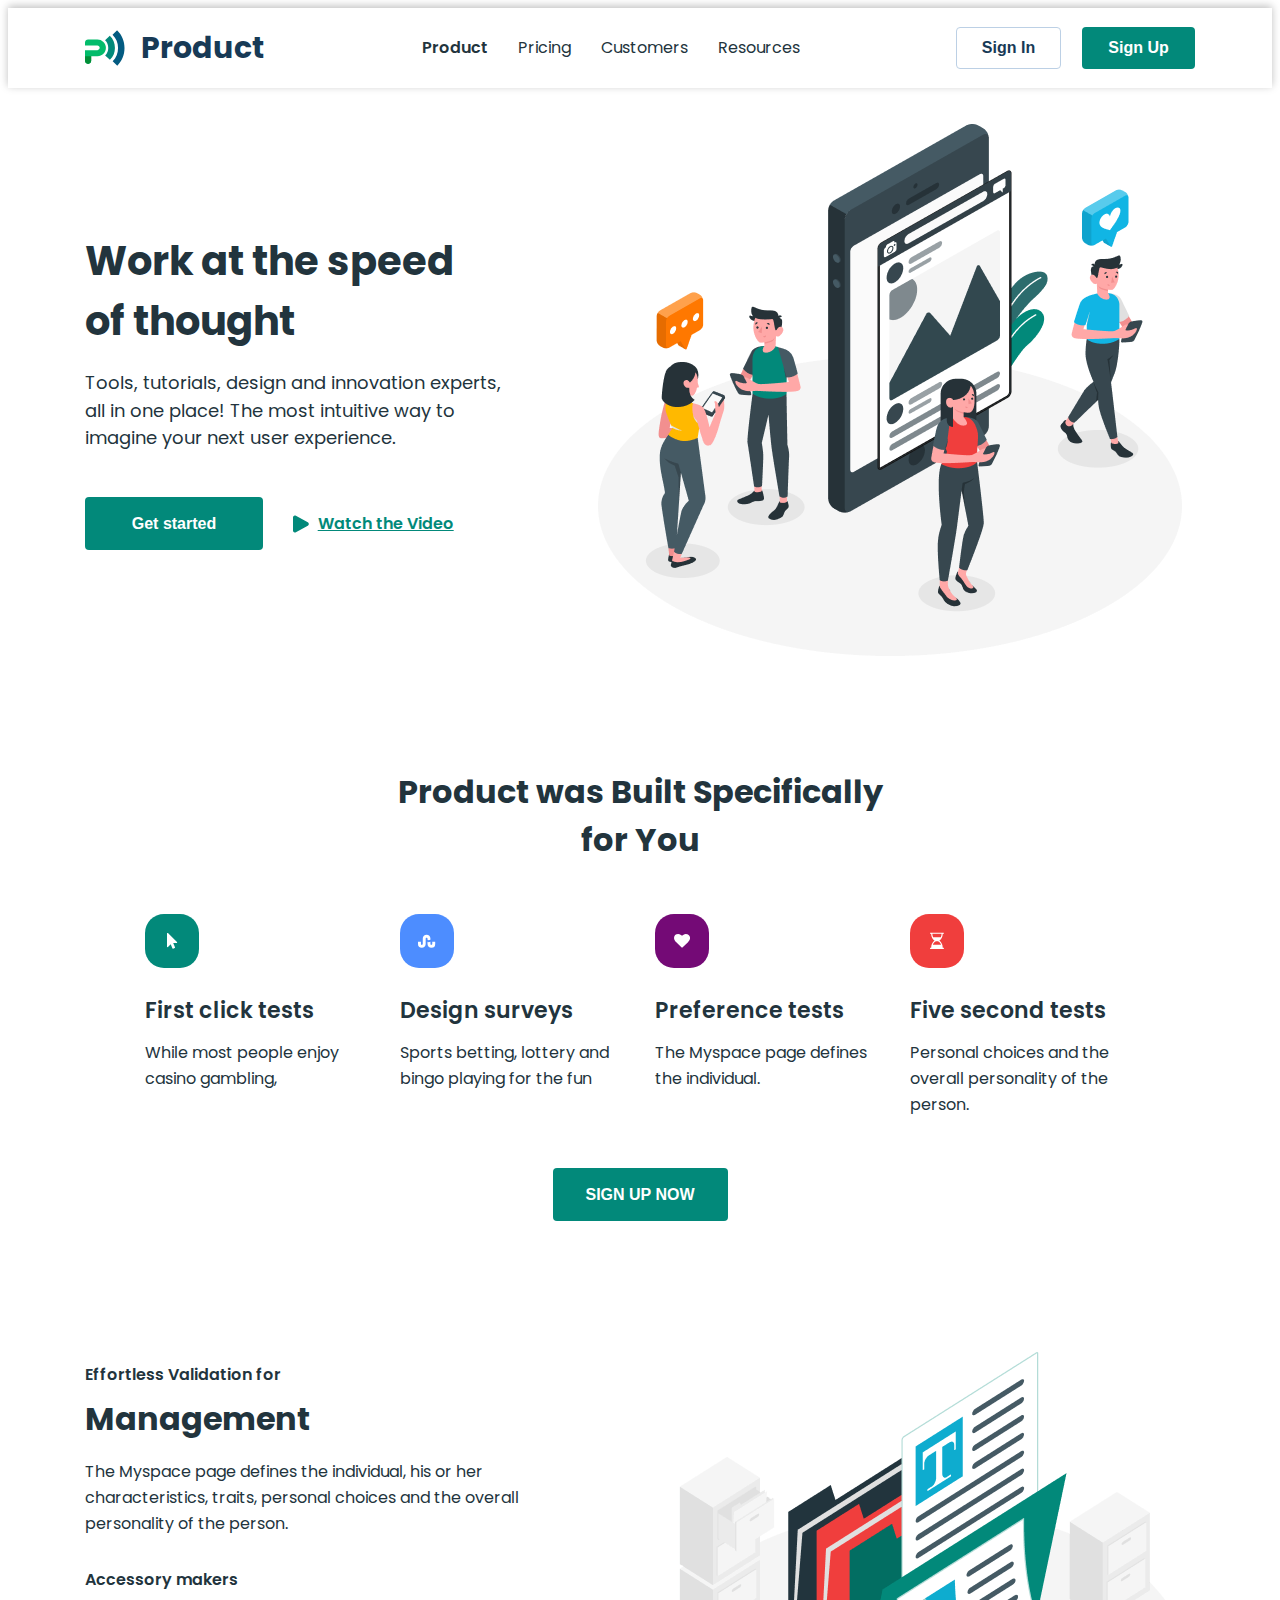
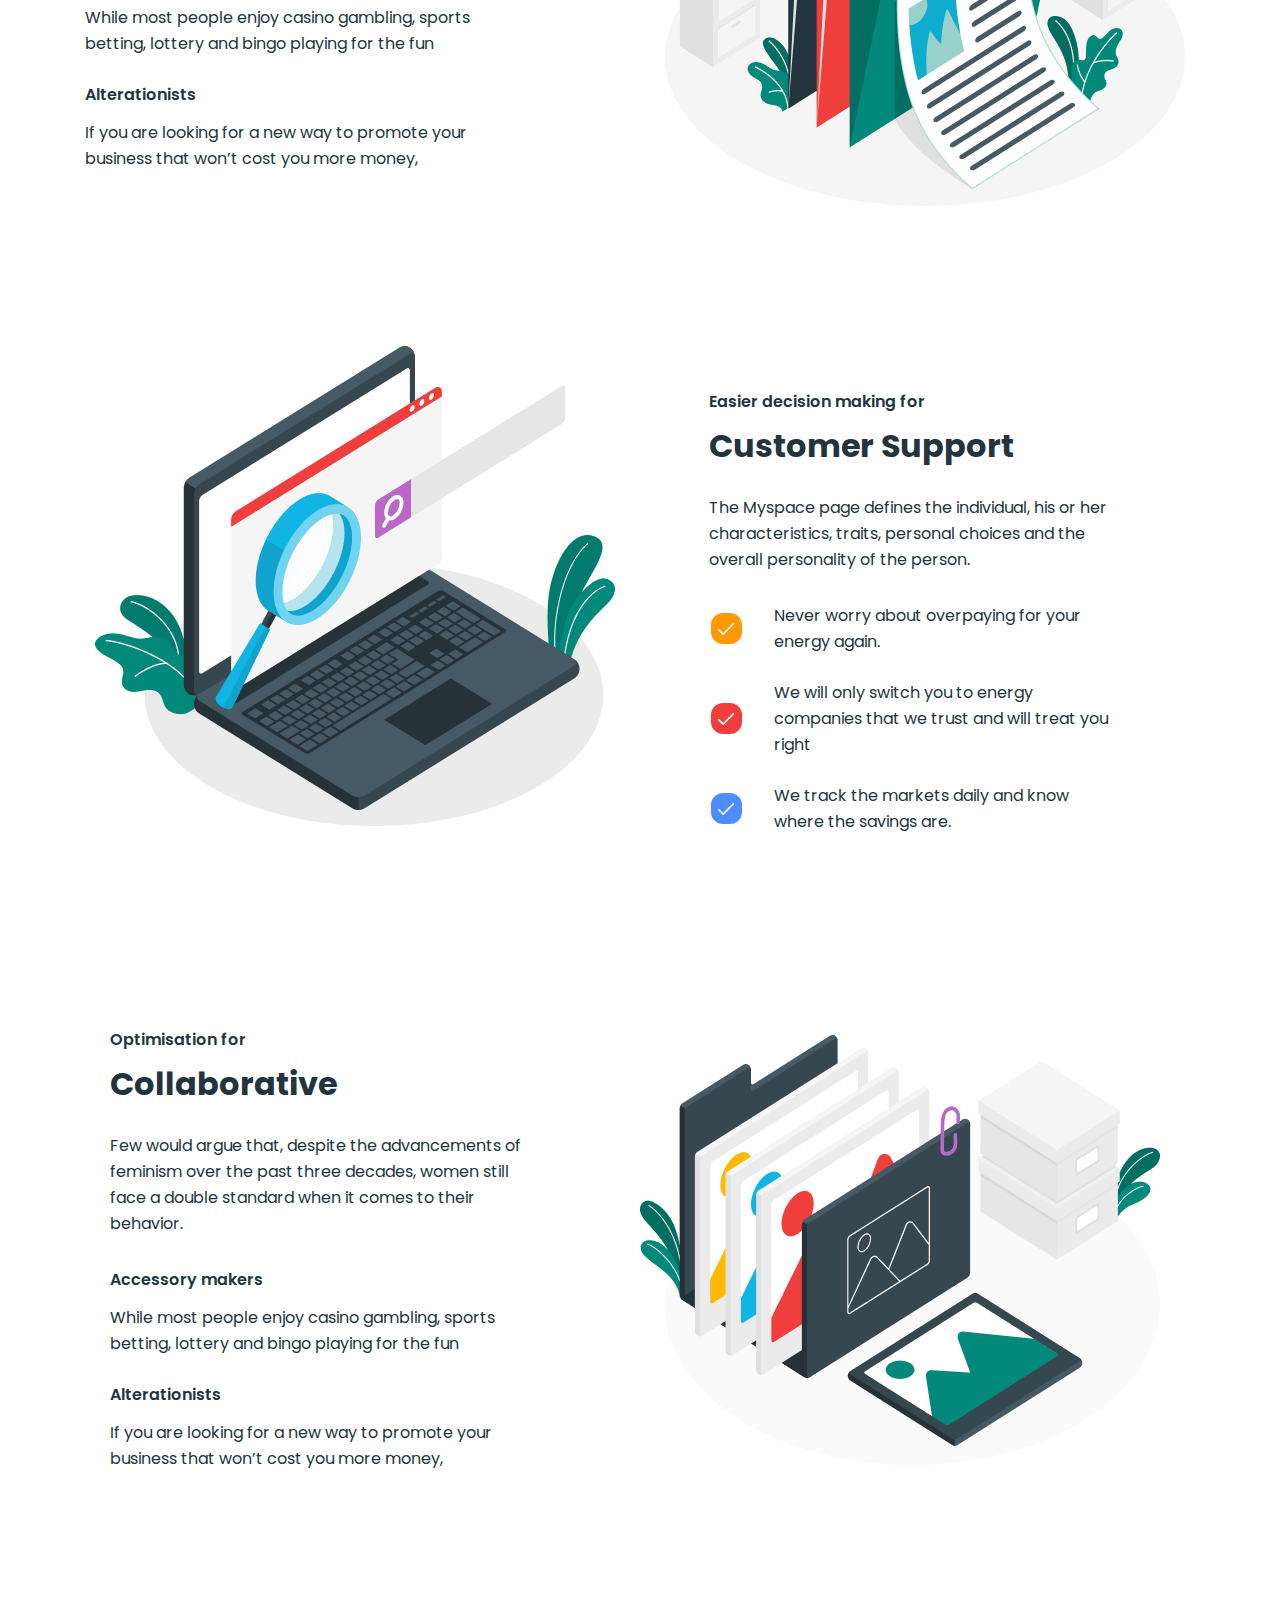
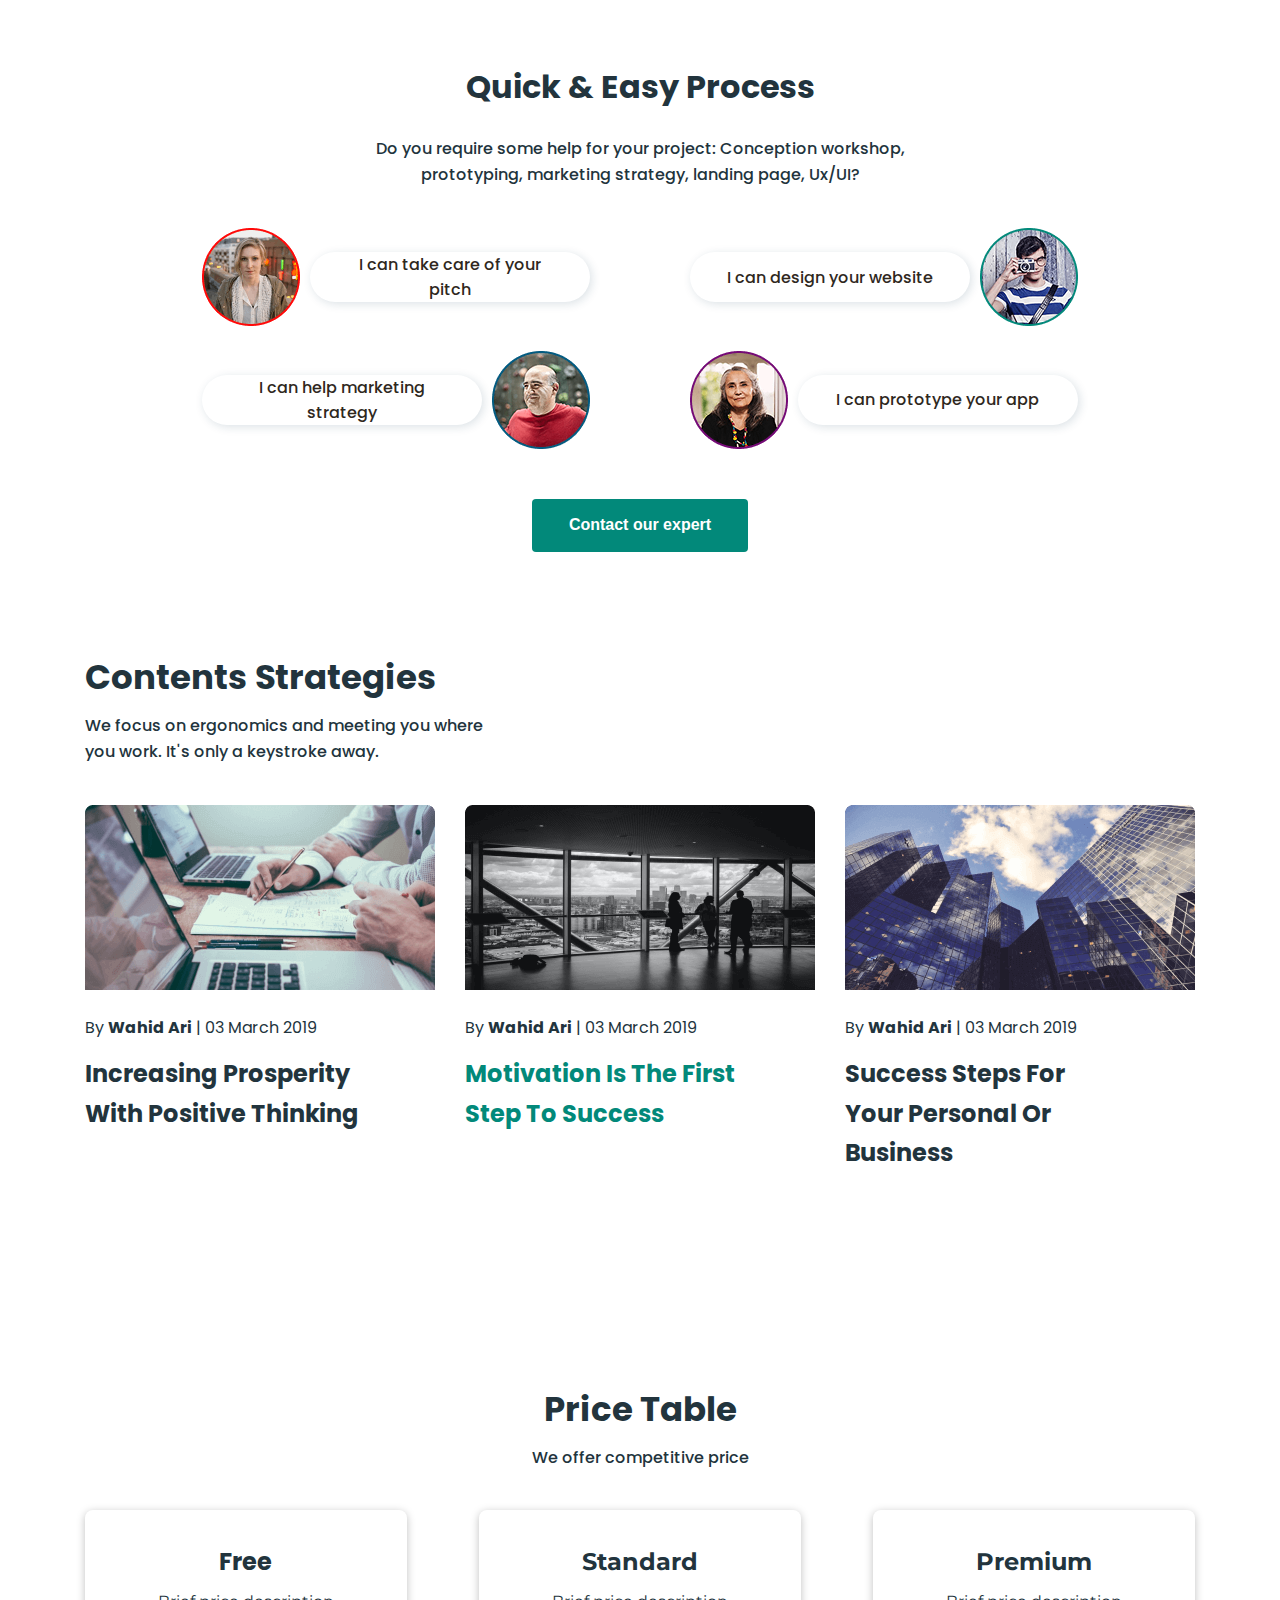
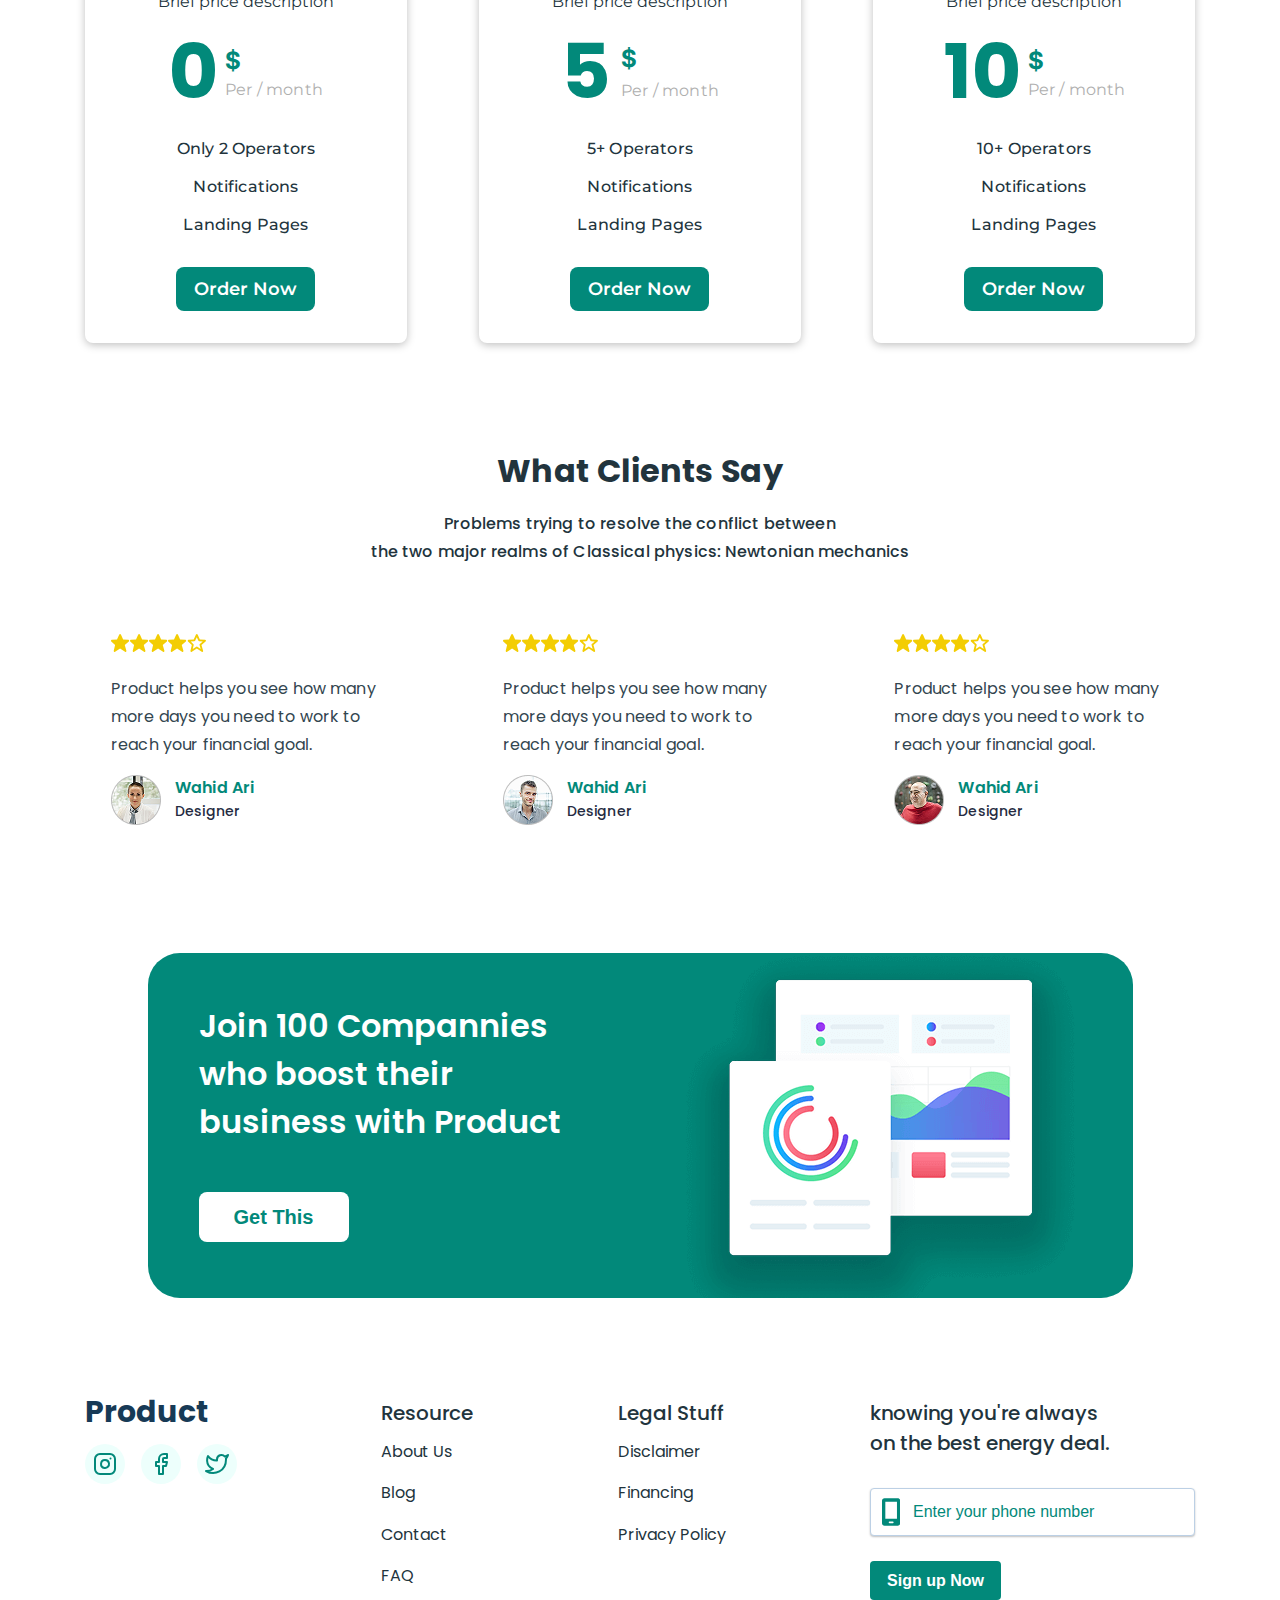
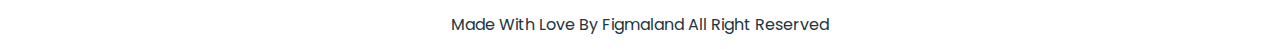
==== commit 3b360d63: "last page" ====
--- a/index.html
+++ b/index.html
@@ -717,9 +717,6 @@
         <div class="footer-container-logo">
           <a href="./index.html" class="footer-link"><svg class="icon-logo-mini" width="32" height="30">
               <use href="./images/icons.svg#icon-logo-mini"></use>
-            </svg>
-            <svg class="icon-logo" width="40" height="36">
-              <use href="./images/icons.svg#icon-logo"></use>
             </svg>Product</a>
           <ul class="footer-list">
             <li>
--- a/css/style.css
+++ b/css/style.css
@@ -1108,8 +1108,12 @@
   color: #02897a;
   background-color: #fff;
 }
+
 /* desktop */
 @media screen and (min-width: 1150px) {
+  .section-ten-pricing {
+    padding-bottom: 150px;
+  }
   .section-ten-wrapper-one {
     max-width: 1025px;
   }
@@ -1169,10 +1173,6 @@
   align-items: center;
 }
 
-.icon-logo {
-  display: none;
-}
-
 .footer-list {
   display: flex;
   gap: 16px;
@@ -1210,9 +1210,6 @@
 .footer-form-input-wrapper {
   position: relative;
   margin-bottom: 21px;
-}
-.icon-mobile-phone {
-  display: none;
 }
 .footer-form-input {
   outline: transparent;
@@ -1226,6 +1223,9 @@
 .footer-form-input::placeholder {
   opacity: 0;
 }
+.icon-mobile-phone {
+  display: none;
+}
 .footer-form-btn {
   border-radius: 4px;
   width: 131px;
@@ -1249,7 +1249,181 @@
   display: none;
 }
 
-/* desktop */
+/* PRICING */
+/* #region section eight */
+.section-eight-pricing {
+  padding: 50px 0 100px;
+}
+.section-eight-pricing-title {
+  font-weight: 600;
+  font-size: 24px;
+  margin-bottom: 30px;
+}
+.section-eight-pricing-title-text {
+  font-weight: 700;
+  font-size: 36px;
+  text-align: center;
+  margin-bottom: 18px;
+}
+.section-eight-pricing-text {
+  max-width: 337px;
+  margin-bottom: 50px;
+}
+/* #endregion section eight */
+
+/* #region pricing-enterprise */
+.section-pricing-enterprise {
+  padding-bottom: 100px;
+  background: linear-gradient(180deg, #f6f6f6 0%, rgba(246, 246, 246, 0) 100%);
+}
+.container-pricing-enterprise {
+  max-width: 380px;
+  padding-block: 47px;
+}
+.section-pricing-enterprise-title {
+  font-weight: 600;
+  font-size: 24px;
+  margin-bottom: 24px;
+  text-align: center;
+}
+
+.section-pricing-enterprise-subtitle {
+  font-weight: 700;
+  font-size: 32px;
+  margin-bottom: 25px;
+  text-align: center;
+}
+.section-pricing-enterprise-text {
+  font-weight: 400;
+  font-size: 18px;
+  margin-bottom: 32px;
+  text-align: center;
+}
+
+.section-pricing-enterprise-btn {
+  border-radius: 8px;
+  width: 224px;
+  height: 44px;
+  background-color: #02897a;
+  font-family: 'Montserrat', sans-serif;
+  font-weight: 600;
+  font-size: 18px;
+  color: #fff;
+  margin: 0 auto;
+}
+/* #endregion pricing-enterprise */
+
+/*#region pricing enterpreneur */
+.section-pricing-enterpreneur {
+  padding-bottom: 100px;
+}
+.section-pricing-enterpreneur-title {
+  max-width: 333px;
+  font-weight: 700;
+  font-size: 32px;
+  margin-bottom: 33px;
+  text-align: center;
+}
+.section-pricing-picture-wrapper {
+  margin-bottom: 32px;
+}
+.section-pricing-enterpreneur-wrapper-two {
+  display: flex;
+  gap: 14px;
+  align-items: center;
+  margin-bottom: 16px;
+}
+.section-pricing-enterpreneur-span {
+  border-radius: 100%;
+  display: flex;
+  align-items: center;
+  justify-content: center;
+  width: 52px;
+  height: 50px;
+  background-color: #f4f5f7;
+}
+.section-pricing-enterpreneur-list-item:not(:last-child) {
+  margin-bottom: 24px;
+}
+.section-pricing-enterpreneur-item-title {
+  font-weight: 600;
+  font-size: 24px;
+  text-align: center;
+}
+.section-pricing-enterpreneur-item-text {
+  font-weight: 400;
+  font-size: 16px;
+  line-height: 1.75;
+}
+/*#endregion pricing enterpreneur */
+
+/* #region pricing question */
+.section-pricing-question {
+  padding-bottom: 100px;
+}
+.title-section-pricing-question {
+  font-weight: 700;
+  font-size: 32px;
+  text-align: center;
+  margin-bottom: 16px;
+}
+.text-section-pricing-question {
+  font-weight: 400;
+  font-size: 18px;
+  text-align: center;
+  margin-bottom: 30px;
+}
+.section-pricing-question-list-item:not(:last-child) {
+  margin-bottom: 24px;
+}
+.section-pricing-question-list-item-line {
+  width: 100%;
+  border: 1px solid #e7e7e7;
+  height: 0px;
+}
+.section-pricing-question-item-title {
+  font-weight: 500;
+  font-size: 18px;
+}
+
+.section-pricing-question-item-text {
+  font-weight: 400;
+  font-size: 16px;
+  margin-top: 14px;
+}
+.section-pricing-question-summary {
+  display: flex;
+  gap: 16px;
+  list-style-type: none;
+}
+.section-pricing-question-summary::before {
+  content: '';
+  background-image: url('../images/pricing/plus-circle.png');
+  width: 24px;
+  height: 24px;
+  display: block;
+  flex-shrink: 0;
+}
+
+details[open] .section-pricing-question-summary::before {
+  background-image: url('../images/pricing/minus-circle.png');
+}
+/* #endregion pricing question */
+
+/* CUSTOMERS */
+/* #region customers clients */
+.section-clients {
+  padding-block: 50px 77px;
+}
+.section-clients-title {
+  margin-bottom: 38px;
+  text-align: center;
+  font-weight: 700;
+  font-size: 36px;
+}
+/* #endregion customers clients */
+
+/* DESKTOP */
 @media screen and (min-width: 1150px) {
   .footer-container {
     width: 100%;
@@ -1288,21 +1462,29 @@
   .footer-form-input-wrapper {
     margin-bottom: 25px;
   }
+  .footer-form-input {
+    padding: 10px 42px;
+  }
+  .footer-form-input::placeholder {
+    font-weight: 400;
+    font-size: 16px;
+    line-height: 1.75;
+    color: #02897a;
+    opacity: 1;
+  }
+  .footer-form-input-pricing::placeholder {
+    opacity: 0;
+  }
   .icon-mobile-phone {
+    display: block;
     position: absolute;
     left: 12px;
     top: 50%;
     transform: translateY(-50%);
     fill: #02897a;
   }
-  .footer-form-input {
-    padding: 10px 42px;
-  }
-  .footer-form-input::placeholder {
-    font-weight: 400;
-    font-size: 16px;
-    line-height: 1.75;
-    color: #02897a;
+  .icon-mobile-phone-pricing {
+    display: none;
   }
   .footer-end-text-wrapper {
     margin-top: 10px;
@@ -1313,5 +1495,89 @@
   .footer-end-text-two {
     display: none;
   }
-}
-/*#endregion footer*/
+  /*#endregion footer*/
+
+  /* PRICING */
+  /* #region section eight */
+  .section-eight-pricing {
+    padding-bottom: 150px;
+  }
+  .section-eight-pricing-title {
+    margin-bottom: 32px;
+  }
+  .section-eight-pricing-title-text {
+    font-size: 40px;
+    margin-bottom: 16px;
+  }
+  .section-eight-pricing-text {
+    max-width: 1150px;
+  }
+  /* #endregion section eight */
+
+  /* #region pricing-enterprise */
+  .section-pricing-enterprise {
+    padding-bottom: 294px;
+  }
+  .container-pricing-enterprise {
+    max-width: 1150px;
+    padding-block: 52px;
+  }
+  .section-pricing-enterprise-title {
+    margin-bottom: 16px;
+  }
+  .section-pricing-enterprise-subtitle {
+    font-size: 34px;
+    margin-bottom: 8px;
+  }
+  /* #endregion pricing-enterprise */
+
+  /*#region pricing enterpreneur */
+  .section-pricing-enterpreneur {
+    padding-bottom: 50px;
+  }
+  .section-pricing-enterpreneur-title {
+    max-width: 1150px;
+    font-size: 34px;
+    margin-bottom: 56px;
+    text-align: center;
+  }
+  .section-pricing-enterpreneur-wrapper {
+    display: flex;
+    align-items: center;
+    gap: 60px;
+  }
+  .section-pricing-enterpreneur-span {
+    width: 50px;
+  }
+  .section-pricing-enterpreneur-list {
+    max-width: 450px;
+  }
+  .section-pricing-enterpreneur-list-item:not(:last-child) {
+    margin-bottom: 32px;
+  }
+  /*#endregion pricing enterpreneur */
+
+  /* #region pricing question */
+  .section-pricing-question {
+    padding-bottom: 150px;
+  }
+  .section-pricing-question-container {
+    max-width: 870px;
+  }
+  .title-section-pricing-question {
+    font-size: 34px;
+    margin-bottom: 8px;
+  }
+  .text-section-pricing-question {
+    margin-bottom: 50px;
+  }
+  .section-pricing-question-list-item:not(:last-child) {
+    margin-bottom: 16px;
+  }
+  /* #endregion pricing question */
+
+  /* CUSTOMERS */
+
+  /* #region customers clients */
+  /* #endregion customers clients */
+}
